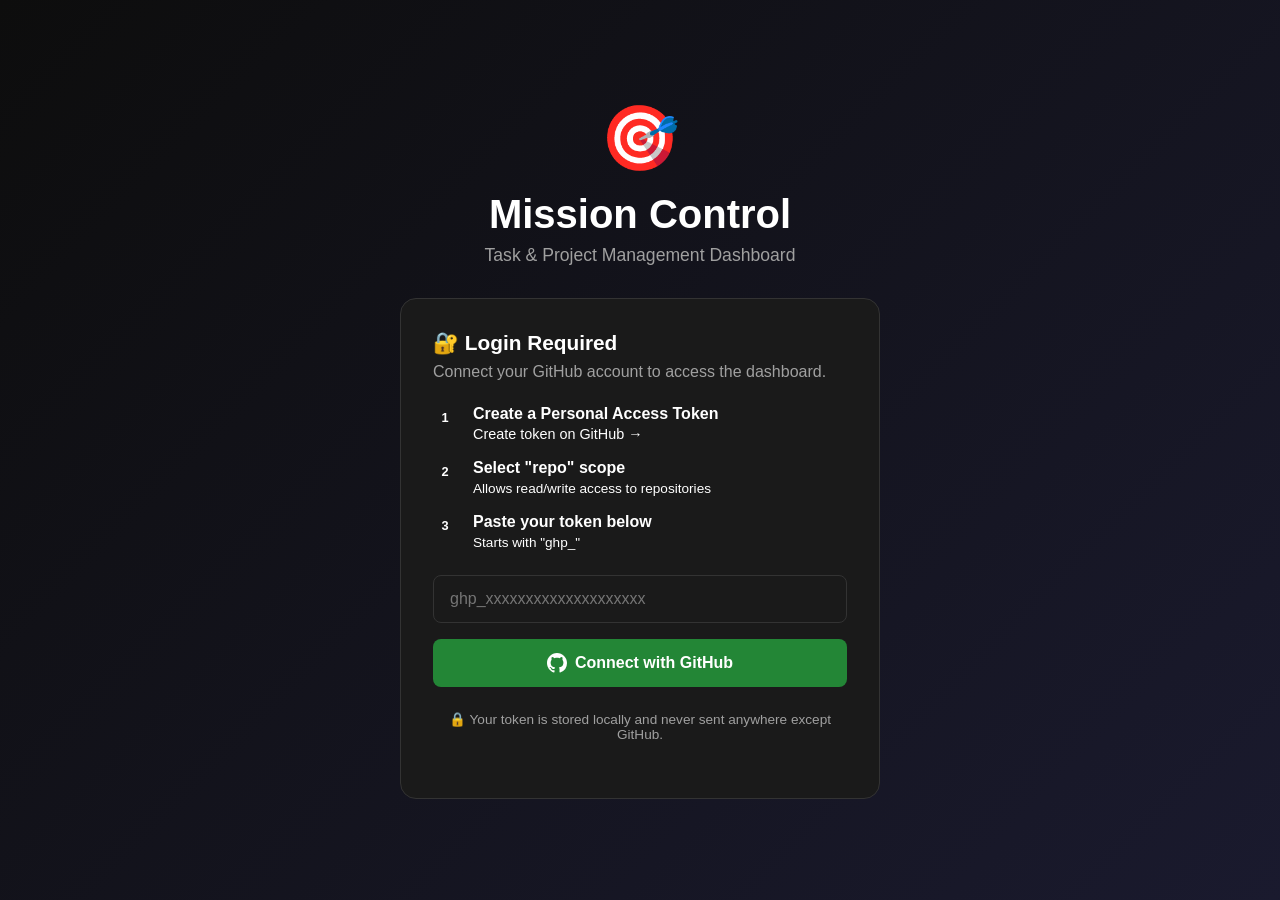
==== assets/index.html @ b84a570f "Initial Mission Control setup" ====
<!DOCTYPE html>
<html lang="en">
<head>
    <meta charset="UTF-8">
    <meta name="viewport" content="width=device-width, initial-scale=1.0">
    <title>Mission Control - MoltBot</title>
    <style>
        :root {
            --bg-primary: #0d0d0d;
            --bg-secondary: #1a1a1a;
            --bg-card: #262626;
            --bg-modal: #1f1f1f;
            --text-primary: #ffffff;
            --text-secondary: #a0a0a0;
            --accent-blue: #3b82f6;
            --accent-green: #10b981;
            --accent-yellow: #f59e0b;
            --accent-red: #ef4444;
            --accent-purple: #8b5cf6;
            --border: #333333;
        }

        * {
            margin: 0;
            padding: 0;
            box-sizing: border-box;
        }

        body {
            font-family: -apple-system, BlinkMacSystemFont, 'Segoe UI', Roboto, sans-serif;
            background: var(--bg-primary);
            color: var(--text-primary);
            min-height: 100vh;
        }

        /* Header */
        .header {
            display: flex;
            justify-content: space-between;
            align-items: center;
            padding: 1rem 2rem;
            background: var(--bg-secondary);
            border-bottom: 1px solid var(--border);
            position: sticky;
            top: 0;
            z-index: 100;
        }

        .header-left {
            display: flex;
            align-items: center;
            gap: 2rem;
        }

        .logo {
            font-size: 1.25rem;
            font-weight: 600;
            display: flex;
            align-items: center;
            gap: 0.5rem;
        }

        .nav-tabs {
            display: flex;
            gap: 0.5rem;
        }

        .nav-tab {
            padding: 0.5rem 1rem;
            border-radius: 6px;
            cursor: pointer;
            color: var(--text-secondary);
            transition: all 0.2s;
        }

        .nav-tab.active {
            background: var(--bg-card);
            color: var(--text-primary);
        }

        .header-right {
            display: flex;
            align-items: center;
            gap: 1rem;
        }

        .btn {
            padding: 0.5rem 1rem;
            border-radius: 6px;
            border: none;
            cursor: pointer;
            font-size: 0.875rem;
            transition: all 0.2s;
            display: inline-flex;
            align-items: center;
            gap: 0.5rem;
        }

        .btn-primary {
            background: var(--accent-blue);
            color: white;
        }

        .btn-primary:hover {
            background: #2563eb;
        }

        .btn-secondary {
            background: var(--bg-card);
            color: var(--text-primary);
            border: 1px solid var(--border);
        }

        .btn-secondary:hover {
            background: var(--border);
        }

        .btn-github {
            background: #24292e;
            color: white;
        }

        .btn-github:hover {
            background: #1b1f23;
        }

        .btn-danger {
            background: var(--accent-red);
            color: white;
        }

        .btn-small {
            padding: 0.375rem 0.75rem;
            font-size: 0.75rem;
        }

        .live-indicator {
            display: inline-flex;
            align-items: center;
            gap: 0.375rem;
            padding: 0.375rem 0.75rem;
            border-radius: 9999px;
            font-size: 0.75rem;
            font-weight: 500;
        }

        .live-indicator::before {
            content: '';
            width: 8px;
            height: 8px;
            border-radius: 50%;
            background: currentColor;
        }

        .live-indicator.live {
            background: rgba(16, 185, 129, 0.2);
            color: var(--accent-green);
        }

        .live-indicator.stale {
            background: rgba(245, 158, 11, 0.2);
            color: var(--accent-yellow);
        }

        /* User Profile */
        .user-profile {
            display: flex;
            align-items: center;
            gap: 0.75rem;
            padding: 0.375rem 0.75rem;
            background: var(--bg-card);
            border-radius: 6px;
            border: 1px solid var(--border);
        }

        .user-avatar {
            width: 28px;
            height: 28px;
            border-radius: 50%;
        }

        .user-name {
            font-size: 0.875rem;
            font-weight: 500;
        }

        .user-logout {
            color: var(--text-secondary);
            cursor: pointer;
            font-size: 0.75rem;
            padding: 0.25rem 0.5rem;
            border-radius: 4px;
            transition: all 0.2s;
        }

        .user-logout:hover {
            color: var(--accent-red);
            background: rgba(239, 68, 68, 0.1);
        }

        /* Stats Bar */
        .stats-bar {
            display: flex;
            gap: 2rem;
            padding: 1rem 2rem;
            background: var(--bg-secondary);
            border-bottom: 1px solid var(--border);
        }

        .stat {
            display: flex;
            align-items: baseline;
            gap: 0.5rem;
        }

        .stat-value {
            font-size: 1.5rem;
            font-weight: 600;
        }

        .stat-label {
            color: var(--text-secondary);
            font-size: 0.875rem;
        }

        .stat-highlight {
            color: var(--accent-green);
        }

        /* Unsaved Changes Banner */
        .unsaved-banner {
            display: none;
            justify-content: space-between;
            align-items: center;
            padding: 0.75rem 2rem;
            background: var(--accent-yellow);
            color: #000;
        }

        .unsaved-banner.visible {
            display: flex;
        }

        .unsaved-text {
            font-weight: 500;
        }

        /* Version Update Banner */
        .version-banner {
            display: none;
            justify-content: space-between;
            align-items: center;
            padding: 0.75rem 2rem;
            background: linear-gradient(90deg, var(--accent-blue), var(--accent-purple));
            color: white;
            animation: versionPulse 2s ease-in-out infinite;
        }

        @keyframes versionPulse {
            0%, 100% { opacity: 1; }
            50% { opacity: 0.85; }
        }

        .version-banner.visible {
            display: flex;
        }

        .version-banner-text {
            display: flex;
            align-items: center;
            gap: 0.5rem;
            font-weight: 500;
        }

        .version-banner-text .update-icon {
            font-size: 1.1rem;
        }

        .version-banner .btn-refresh {
            background: rgba(255, 255, 255, 0.2);
            border: 1px solid rgba(255, 255, 255, 0.3);
            color: white;
            padding: 0.375rem 1rem;
            border-radius: 6px;
            cursor: pointer;
            font-size: 0.875rem;
            font-weight: 500;
            transition: all 0.2s;
            display: flex;
            align-items: center;
            gap: 0.5rem;
        }

        .version-banner .btn-refresh:hover {
            background: rgba(255, 255, 255, 0.3);
            transform: scale(1.02);
        }

        .version-banner .btn-dismiss {
            background: transparent;
            border: none;
            color: rgba(255, 255, 255, 0.7);
            cursor: pointer;
            padding: 0.25rem;
            margin-left: 0.5rem;
            font-size: 1.1rem;
            line-height: 1;
            transition: color 0.2s;
        }

        .version-banner .btn-dismiss:hover {
            color: white;
        }

        /* Filters */
        .filters {
            display: flex;
            gap: 0.5rem;
            padding: 1rem 2rem;
            flex-wrap: wrap;
        }

        .filter-btn {
            padding: 0.375rem 0.75rem;
            border-radius: 20px;
            background: var(--bg-card);
            border: 1px solid var(--border);
            color: var(--text-secondary);
            font-size: 0.875rem;
            cursor: pointer;
            transition: all 0.2s;
        }

        .filter-btn:hover {
            border-color: var(--accent-blue);
        }

        .filter-btn.active {
            background: var(--accent-blue);
            border-color: var(--accent-blue);
            color: white;
        }

        /* Main Layout */
        .main {
            display: flex;
            height: calc(100vh - 180px);
        }

        /* Kanban Board */
        .kanban {
            flex: 1;
            display: flex;
            gap: 1rem;
            padding: 1rem 2rem;
            overflow-x: auto;
            align-items: stretch;
        }

        .column {
            min-width: 300px;
            max-width: 350px;
            flex-shrink: 0;
            display: flex;
            flex-direction: column;
        }

        .column-header {
            display: flex;
            align-items: center;
            gap: 0.5rem;
            padding: 0.75rem;
            margin-bottom: 0.75rem;
        }

        .column-dot {
            width: 8px;
            height: 8px;
            border-radius: 50%;
        }

        .column-dot.recurring { background: #06b6d4; } /* Cyan/Teal for recurring */
        .column-dot.permanent { background: var(--accent-purple); }
        .column-dot.scheduled { background: #f97316; } /* Orange for scheduled */
        .column-dot.templates { background: #8B5CF6; } /* Purple for templates */
        .column-dot.backlog { background: var(--accent-yellow); }
        .column-dot.in-progress { background: var(--accent-blue); }
        .column-dot.review { background: var(--accent-green); }
        .column-dot.done { background: #6b7280; }

        .column-title {
            font-weight: 500;
        }

        .column-count {
            color: var(--text-secondary);
            font-size: 0.875rem;
        }

        .column-add {
            margin-left: auto;
            color: var(--text-secondary);
            cursor: pointer;
            font-size: 1.25rem;
            width: 24px;
            height: 24px;
            display: flex;
            align-items: center;
            justify-content: center;
            border-radius: 4px;
            transition: all 0.2s;
        }

        .column-add:hover {
            background: var(--bg-card);
            color: var(--accent-blue);
        }

        .column-add.disabled {
            opacity: 0.3;
            cursor: not-allowed;
        }

        .archive-all-btn {
            margin-left: auto;
            background: transparent;
            border: 1px solid var(--border);
            color: var(--text-secondary);
            padding: 0.25rem 0.5rem;
            border-radius: 4px;
            font-size: 0.7rem;
            cursor: pointer;
            transition: all 0.2s;
        }

        .archive-all-btn:hover {
            background: var(--accent-purple);
            border-color: var(--accent-purple);
            color: white;
        }

        .task-card.archived {
            opacity: 0.6;
            border-left: 3px solid var(--accent-purple);
        }

        .task-card.archived .task-title::before {
            content: '📦 ';
        }

        .archived-badge {
            display: inline-flex;
            align-items: center;
            gap: 0.25rem;
            background: rgba(139, 92, 246, 0.2);
            color: var(--accent-purple);
            padding: 0.125rem 0.375rem;
            border-radius: 4px;
            font-size: 0.65rem;
            font-weight: 500;
        }

        .column-tasks {
            display: flex;
            flex-direction: column;
            gap: 0.75rem;
            flex: 1;
            padding-bottom: 1rem;
            align-items: stretch; /* Cards take full width but not full height */
        }

        /* Task Card */
        .task-card {
            background: var(--bg-card);
            border-radius: 8px;
            padding: 1rem;
            cursor: pointer;
            border: 1px solid transparent;
            /* No automatic animation - FLIP handles movement */
            transition: opacity 0.3s, filter 0.3s;
            /* Prevent stretching */
            display: block;
            height: auto;
        }
        
        .task-card.search-dimmed {
            opacity: 0.25;
            filter: grayscale(0.5);
            pointer-events: none;
        }

        /* Cron Cards */
        .cron-card {
            background: var(--bg-card);
            border-radius: 8px;
            padding: 0.875rem;
            border-left: 3px solid #06b6d4;
            margin-bottom: 0.5rem;
            cursor: pointer;
            transition: transform 0.2s, border-color 0.2s;
        }
        
        .cron-card:hover {
            transform: translateY(-2px);
            border-color: #22d3ee;
        }
        
        .cron-card[draggable="true"] {
            cursor: grab;
        }
        
        .cron-card.dragging {
            opacity: 0.4;
            cursor: grabbing;
        }
        
        /* Template Cards */
        .template-card {
            background: var(--bg-card);
            border-radius: 8px;
            padding: 0.875rem;
            border-left: 3px solid #8B5CF6;
            margin-bottom: 0.5rem;
            cursor: pointer;
            transition: transform 0.2s, border-color 0.2s;
        }
        
        .template-card:hover {
            transform: translateY(-2px);
            border-color: #a78bfa;
        }
        
        .template-card .template-name {
            font-weight: 500;
            font-size: 0.9rem;
            margin-bottom: 0.25rem;
        }
        
        .template-card .template-description {
            color: var(--text-secondary);
            font-size: 0.8rem;
            margin-bottom: 0.5rem;
            display: -webkit-box;
            -webkit-line-clamp: 2;
            -webkit-box-orient: vertical;
            overflow: hidden;
        }
        
        .template-card .template-meta {
            display: flex;
            align-items: center;
            gap: 0.5rem;
            font-size: 0.75rem;
            color: var(--text-secondary);
        }
        
        .template-card .execution-count {
            display: inline-flex;
            align-items: center;
            gap: 0.25rem;
            background: rgba(139, 92, 246, 0.15);
            color: #a78bfa;
            padding: 0.125rem 0.5rem;
            border-radius: 4px;
        }
        
        .template-card .template-actions {
            display: flex;
            gap: 0.25rem;
            margin-top: 0.5rem;
        }
        
        .template-card .template-action-btn {
            flex: 1;
            padding: 0.25rem 0.5rem;
            border: none;
            border-radius: 4px;
            font-size: 0.7rem;
            cursor: pointer;
            transition: all 0.2s;
            background: rgba(139, 92, 246, 0.15);
            color: #a78bfa;
        }
        
        .template-card .template-action-btn:hover {
            background: rgba(139, 92, 246, 0.3);
        }
        
        .template-card .template-action-btn.run {
            background: rgba(16, 185, 129, 0.15);
            color: var(--accent-green);
        }
        
        .template-card .template-action-btn.run:hover {
            background: rgba(16, 185, 129, 0.3);
        }
        
        /* Scheduled Task Cards */
        .scheduled-card {
            background: var(--bg-card);
            border-radius: 8px;
            padding: 0.875rem;
            border-left: 3px solid #f97316;
            margin-bottom: 0.5rem;
            cursor: pointer;
            transition: transform 0.2s, border-color 0.2s;
        }
        
        .scheduled-card:hover {
            transform: translateY(-2px);
            border-color: #fb923c;
        }
        
        .scheduled-card .scheduled-name {
            font-weight: 500;
            font-size: 0.9rem;
            margin-bottom: 0.25rem;
        }
        
        .scheduled-card .scheduled-time {
            display: flex;
            align-items: center;
            gap: 0.5rem;
            font-size: 0.75rem;
            margin-bottom: 0.5rem;
        }
        
        .scheduled-card .countdown {
            display: inline-flex;
            align-items: center;
            gap: 0.25rem;
            background: rgba(249, 115, 22, 0.15);
            color: #fb923c;
            padding: 0.125rem 0.5rem;
            border-radius: 4px;
        }
        
        .scheduled-card .countdown.overdue {
            background: rgba(239, 68, 68, 0.15);
            color: var(--accent-red);
            animation: pulse 1s infinite;
        }
        
        .cron-card .cron-name {
            font-weight: 500;
            font-size: 0.9rem;
            margin-bottom: 0.25rem;
        }
        
        .cron-card .cron-schedule {
            color: var(--text-secondary);
            font-size: 0.8rem;
            margin-bottom: 0.5rem;
        }
        
        .cron-card .cron-status {
            display: flex;
            align-items: center;
            gap: 0.5rem;
            font-size: 0.75rem;
        }
        
        .cron-card .cron-status-dot {
            width: 8px;
            height: 8px;
            border-radius: 50%;
        }
        
        .cron-card .cron-status-dot.ok { background: var(--accent-green); }
        .cron-card .cron-status-dot.error { background: var(--accent-red); }
        .cron-card .cron-status-dot.disabled { background: var(--text-secondary); }
        .cron-card .cron-status-dot.pending { background: var(--accent-yellow, #f59e0b); animation: pulse 2s infinite; }
        .cron-card .cron-status-dot.running { 
            background: var(--accent-blue);
            animation: pulse 1s infinite;
        }
        
        @keyframes pulse {
            0%, 100% { opacity: 1; }
            50% { opacity: 0.4; }
        }
        
        .cron-card .cron-next {
            color: var(--text-secondary);
            font-size: 0.75rem;
            margin-top: 0.25rem;
        }
        
        /* Search Input */
        .search-container {
            display: flex;
            align-items: center;
            gap: 0.5rem;
        }
        
        .search-input-wrapper {
            position: relative;
            display: inline-block;
        }
        
        .search-input {
            background: var(--bg-card);
            border: 1px solid var(--border);
            border-radius: 6px;
            padding: 0.5rem 2rem 0.5rem 2.25rem;
            color: var(--text-primary);
            font-size: 0.875rem;
            width: 200px;
            transition: all 0.2s;
        }
        
        .search-input:focus,
        .search-input.expanded {
            outline: none;
            border-color: var(--accent-blue);
            width: 280px;
        }
        
        .search-input::placeholder {
            color: var(--text-secondary);
        }
        
        .search-icon {
            position: absolute;
            left: 0.75rem;
            top: 50%;
            transform: translateY(-50%);
            color: var(--text-secondary);
            pointer-events: none;
        }
        
        .search-clear {
            position: absolute;
            right: 0.5rem;
            top: 50%;
            transform: translateY(-50%);
            background: none;
            border: none;
            color: var(--text-secondary);
            cursor: pointer;
            padding: 0.25rem;
            display: none;
            font-size: 1rem;
            line-height: 1;
        }
        
        .search-clear:hover {
            color: var(--text-primary);
        }
        
        .search-input:not(:placeholder-shown) ~ .search-clear {
            display: block;
        }
        
        .search-info {
            font-size: 0.75rem;
            color: var(--text-secondary);
            white-space: nowrap;
        }

        .archive-search-toggle {
            display: flex;
            align-items: center;
            gap: 0.25rem;
            font-size: 0.7rem;
            color: var(--text-secondary);
            cursor: pointer;
            padding: 0.25rem 0.5rem;
            border-radius: 4px;
            transition: all 0.2s;
            user-select: none;
        }

        .archive-search-toggle:hover {
            background: var(--bg-card);
        }

        .archive-search-toggle input {
            cursor: pointer;
        }

        .archive-search-toggle input:checked + span {
            color: var(--accent-purple);
        }

        .task-card.priority-changed {
            animation: priorityPulse 0.5s ease-out;
        }

        /* Old dragging styles moved to Drag & Drop section below */

        @keyframes priorityPulse {
            0% { transform: scale(1); }
            50% { transform: scale(1.02); box-shadow: 0 0 20px rgba(99, 102, 241, 0.4); }
            100% { transform: scale(1); }
        }

        .task-card:hover {
            border-color: var(--border);
            transform: translateY(-2px);
        }

        .task-card.priority-high {
            border-left: 3px solid var(--accent-red);
        }

        .task-card.priority-medium {
            border-left: 3px solid var(--accent-yellow);
        }

        .task-title {
            font-weight: 500;
            margin-bottom: 0.5rem;
            display: flex;
            align-items: flex-start;
            gap: 0.5rem;
        }

        .task-title-text {
            flex: 1;
        }

        .task-description {
            color: var(--text-secondary);
            font-size: 0.875rem;
            margin-bottom: 0.75rem;
            display: -webkit-box;
            -webkit-line-clamp: 2;
            -webkit-box-orient: vertical;
            overflow: hidden;
            max-height: 2.8em; /* Fallback: ~2 lines at 0.875rem */
            line-height: 1.4;
            white-space: pre-line; /* Respect newlines but wrap */
        }

        .task-meta {
            display: flex;
            justify-content: space-between;
            align-items: center;
            gap: 0.5rem;
        }

        .task-comment-indicator {
            display: flex;
            align-items: center;
            gap: 4px;
            color: var(--text-muted);
            font-size: 0.75rem;
            flex-shrink: 0;
        }

        .task-comment-indicator svg {
            opacity: 0.7;
        }
        
        /* Processing indicator (agent working on task) */
        .task-processing {
            display: flex;
            align-items: center;
            gap: 8px;
            padding: 6px 10px;
            margin: 8px 0;
            background: linear-gradient(90deg, rgba(99, 102, 241, 0.15), rgba(59, 130, 246, 0.15));
            border-radius: 6px;
            font-size: 0.75rem;
            color: var(--accent-blue);
            animation: processingPulse 2s ease-in-out infinite;
        }
        
        /* Pulsing border effect on processing task cards */
        .task-card.processing-active {
            border-color: var(--accent-blue) !important;
            box-shadow: 0 0 0 0 rgba(59, 130, 246, 0.4);
            animation: processingBorderPulse 2s ease-in-out infinite;
        }
        
        @keyframes processingBorderPulse {
            0%, 100% { 
                box-shadow: 0 0 0 0 rgba(59, 130, 246, 0.4);
            }
            50% { 
                box-shadow: 0 0 0 8px rgba(59, 130, 246, 0);
            }
        }
        
        /* Timeout warning (30+ minutes) */
        .task-processing.timeout-warning {
            background: linear-gradient(90deg, rgba(245, 158, 11, 0.2), rgba(239, 68, 68, 0.15));
            color: var(--accent-yellow);
        }
        
        .task-card.processing-timeout {
            border-color: var(--accent-red) !important;
            box-shadow: 0 0 0 0 rgba(239, 68, 68, 0.4);
            animation: timeoutBorderPulse 2s ease-in-out infinite;
        }
        
        @keyframes timeoutBorderPulse {
            0%, 100% { 
                box-shadow: 0 0 0 0 rgba(239, 68, 68, 0.3);
            }
            50% { 
                box-shadow: 0 0 0 6px rgba(239, 68, 68, 0);
            }
        }
        
        .processing-time {
            font-size: 0.7rem;
            opacity: 0.8;
        }
        
        @keyframes processingPulse {
            0%, 100% { opacity: 1; }
            50% { opacity: 0.7; }
        }
        
        .processing-spinner {
            width: 14px;
            height: 14px;
            border: 2px solid rgba(99, 102, 241, 0.3);
            border-top-color: var(--accent);
            border-radius: 50%;
            animation: spin 1s linear infinite;
        }
        
        @keyframes spin {
            to { transform: rotate(360deg); }
        }

        .task-tags {
            display: flex;
            gap: 0.375rem;
            flex-wrap: wrap;
        }

        .task-tag {
            padding: 0.125rem 0.5rem;
            border-radius: 4px;
            font-size: 0.75rem;
            background: var(--bg-secondary);
            /* Prevent other class rules from affecting tag size */
            min-height: auto !important;
            height: auto !important;
            display: inline-block;
        }

        .task-tag.linkedin { background: #0077b520; color: #0077b5; }
        .task-tag.project-a { background: #10b98120; color: #10b981; }
        .task-tag.project-b { background: #8b5cf620; color: #8b5cf6; }
        .task-tag.system { background: #6b728020; color: #9ca3af; }

        .tag-chip {
            display: inline-flex;
            align-items: center;
            gap: 4px;
            padding: 4px 8px;
            background: var(--bg-secondary);
            border: 1px solid var(--border-color);
            border-radius: 16px;
            font-size: 0.8rem;
        }
        .tag-chip .tag-remove {
            cursor: pointer;
            opacity: 0.6;
            font-size: 0.9rem;
        }
        .tag-chip .tag-remove:hover {
            opacity: 1;
            color: #ef4444;
        }

        .btn-icon {
            background: none;
            border: none;
            font-size: 1.2rem;
            cursor: pointer;
            padding: 4px 8px;
            border-radius: 4px;
            transition: background 0.2s;
        }
        .btn-icon:hover {
            background: var(--bg-secondary);
        }

        .project-item {
            display: flex;
            align-items: center;
            gap: 12px;
            padding: 10px 12px;
            background: var(--bg-secondary);
            border-radius: 8px;
            margin-bottom: 8px;
        }
        .project-item .project-icon {
            font-size: 1.2rem;
        }
        .project-item .project-color {
            width: 16px;
            height: 16px;
            border-radius: 50%;
        }
        .project-item .project-name {
            flex: 1;
            font-weight: 500;
        }
        .project-item .project-id {
            color: var(--text-secondary);
            font-size: 0.8rem;
        }
        .project-item .project-actions {
            display: flex;
            gap: 4px;
        }
        .project-item .project-actions button {
            background: none;
            border: none;
            cursor: pointer;
            padding: 4px;
            border-radius: 4px;
            opacity: 0.6;
        }
        .project-item .project-actions button:hover {
            opacity: 1;
            background: var(--bg-primary);
        }

        .emoji-btn {
            width: 36px;
            height: 36px;
            font-size: 1.2rem;
            border: 1px solid var(--border-color);
            background: var(--bg-secondary);
            border-radius: 6px;
            cursor: pointer;
            transition: all 0.15s;
        }
        .emoji-btn:hover {
            background: var(--bg-primary);
            transform: scale(1.1);
        }
        .emoji-btn.selected {
            border-color: var(--accent);
            background: var(--accent);
        }

        .view {
            display: none;
        }
        .view.active {
            display: block;
        }

        .docs-container h2 {
            border-bottom: 1px solid var(--border-color);
            padding-bottom: 0.5rem;
        }
        .docs-container code {
            background: var(--bg-secondary);
            padding: 2px 6px;
            border-radius: 4px;
            font-family: monospace;
        }
        .docs-container details {
            background: var(--bg-secondary);
            padding: 1rem;
            border-radius: 8px;
        }
        .docs-container details summary {
            outline: none;
        }

        .task-date {
            color: var(--text-secondary);
            font-size: 0.75rem;
        }

        .task-subtasks {
            margin-top: 0.75rem;
            padding-top: 0.75rem;
            border-top: 1px solid var(--border);
        }

        .subtask-progress {
            display: flex;
            align-items: center;
            gap: 0.5rem;
            font-size: 0.75rem;
            color: var(--text-secondary);
        }

        .progress-bar {
            flex: 1;
            height: 4px;
            background: var(--bg-secondary);
            border-radius: 2px;
            overflow: hidden;
        }

        .progress-fill {
            height: 100%;
            background: var(--accent-green);
            transition: width 0.3s;
        }

        /* Subtasks in Modal */
        .subtasks-list {
            display: flex;
            flex-direction: column;
            gap: 0.5rem;
            margin-bottom: 0.75rem;
            max-height: 200px;
            overflow-y: auto;
        }

        .subtask-item {
            display: flex;
            align-items: center;
            gap: 0.5rem;
            padding: 0.5rem;
            background: var(--bg-secondary);
            border-radius: 4px;
        }

        .subtask-item input[type="checkbox"] {
            width: 18px;
            height: 18px;
            cursor: pointer;
        }

        .subtask-item .subtask-title {
            flex: 1;
            font-size: 0.875rem;
        }

        .subtask-item .subtask-title.done {
            text-decoration: line-through;
            color: var(--text-secondary);
        }

        .subtask-item .subtask-delete {
            background: none;
            border: none;
            color: var(--text-secondary);
            cursor: pointer;
            padding: 0.25rem;
            font-size: 1rem;
            opacity: 0;
            transition: opacity 0.2s;
        }

        .subtask-item:hover .subtask-delete {
            opacity: 1;
        }

        .subtask-item .subtask-delete:hover {
            color: var(--accent-red);
        }

        .subtask-add, .comment-add {
            display: flex;
            gap: 0.5rem;
            align-items: flex-start;
        }

        .subtask-add input, .comment-add textarea {
            flex: 1;
        }

        /* Comments in Modal */
        .comments-list {
            display: flex;
            flex-direction: column;
            gap: 0.75rem;
            margin-bottom: 0.75rem;
            max-height: 200px;
            overflow-y: auto;
        }

        .comment-item {
            padding: 0.75rem;
            background: var(--bg-secondary);
            border-radius: 4px;
        }

        .comment-header {
            display: flex;
            justify-content: space-between;
            margin-bottom: 0.25rem;
        }

        .comment-author {
            font-weight: 500;
            font-size: 0.875rem;
        }

        .comment-time {
            font-size: 0.75rem;
            color: var(--text-secondary);
        }

        .comment-text {
            font-size: 0.875rem;
            color: var(--text-secondary);
        }

        /* Task Actions (Review buttons) */
        .task-actions {
            display: flex;
            gap: 0.5rem;
            margin-top: 0.75rem;
            padding-top: 0.75rem;
            border-top: 1px solid var(--border);
        }

        .task-action-btn {
            flex: 1;
            padding: 0.375rem 0.5rem;
            border: none;
            border-radius: 4px;
            font-size: 0.75rem;
            cursor: pointer;
            transition: all 0.2s;
        }

        .task-action-btn.done {
            background: rgba(16, 185, 129, 0.2);
            color: var(--accent-green);
        }

        .task-action-btn.done:hover {
            background: rgba(16, 185, 129, 0.4);
        }

        .task-action-btn.backlog {
            background: rgba(245, 158, 11, 0.2);
            color: var(--accent-yellow);
        }

        .task-action-btn.backlog:hover {
            background: rgba(245, 158, 11, 0.4);
        }

        .task-action-btn.archive {
            background: rgba(139, 92, 246, 0.2);
            color: var(--accent-purple);
        }

        .task-action-btn.archive:hover {
            background: rgba(139, 92, 246, 0.4);
        }

        .task-action-btn.unarchive {
            background: rgba(59, 130, 246, 0.2);
            color: var(--accent-blue);
        }

        .task-action-btn.unarchive:hover {
            background: rgba(59, 130, 246, 0.4);
        }

        /* Drag & Drop - Trello-style smooth animations */
        .task-card[draggable="true"] {
            cursor: grab;
            transition: transform 0.2s cubic-bezier(0.2, 0, 0.2, 1),
                        opacity 0.2s ease,
                        margin 0.2s cubic-bezier(0.2, 0, 0.2, 1);
        }

        .task-card.dragging {
            opacity: 0.4;
            cursor: grabbing;
            transform: scale(0.95) rotate(2deg);
            z-index: 1000;
            box-shadow: 0 10px 30px rgba(0,0,0,0.3);
        }

        .column-tasks.drag-over {
            background: rgba(59, 130, 246, 0.05);
            border-radius: 8px;
        }

        /* Smooth gap opening for drop target */
        .task-card.make-space-above {
            margin-top: 60px;
        }

        .task-card.make-space-below {
            margin-bottom: 60px;
        }

        /* Visual drop indicator line */
        .drop-indicator {
            height: 3px;
            background: linear-gradient(90deg, var(--accent), var(--accent-blue));
            border-radius: 2px;
            margin: 2px 0;
            opacity: 0;
            transition: opacity 0.15s ease;
            pointer-events: none;
        }

        .drop-indicator.visible {
            opacity: 1;
        }

        /* Empty column drop zone */
        .column-tasks.drag-over:empty::after {
            content: 'Drop here';
            display: block;
            padding: 40px 20px;
            text-align: center;
            color: var(--accent-blue);
            font-size: 0.875rem;
            border: 2px dashed var(--accent-blue);
            border-radius: 8px;
            opacity: 0.7;
        }

        /* Prevent janky transitions during render */
        .column-tasks.no-transition .task-card {
            transition: none !important;
            animation: none !important;
        }

        /* Activity Feed */
        .activity {
            width: 320px;
            background: var(--bg-secondary);
            border-left: 1px solid var(--border);
            padding: 1rem;
            overflow-y: auto;
            transition: all 0.3s ease;
            position: relative;
        }

        .activity.collapsed {
            width: 0;
            padding: 0;
            border-left: none;
            overflow: hidden;
        }

        .activity-toggle {
            display: inline-flex;
            align-items: center;
            justify-content: center;
            width: 24px;
            height: 24px;
            background: var(--bg-card);
            border: 1px solid var(--border);
            border-radius: 4px;
            cursor: pointer;
            color: var(--text-secondary);
            font-size: 0.875rem;
            transition: all 0.2s;
            margin-left: auto;
        }

        .activity-toggle:hover {
            background: var(--border);
            color: var(--text-primary);
        }

        /* Reopen button when collapsed */
        .activity-reopen {
            position: fixed;
            right: 0;
            top: 50%;
            transform: translateY(-50%);
            width: 32px;
            height: 80px;
            background: var(--bg-secondary);
            border: 1px solid var(--border);
            border-right: none;
            border-radius: 8px 0 0 8px;
            cursor: pointer;
            display: none;
            align-items: center;
            justify-content: center;
            color: var(--text-secondary);
            font-size: 0.75rem;
            writing-mode: vertical-rl;
            text-orientation: mixed;
            z-index: 100;
        }

        .activity-reopen:hover {
            background: var(--bg-card);
            color: var(--text-primary);
        }

        .activity.collapsed ~ .activity-reopen,
        body:has(.activity.collapsed) .activity-reopen {
            display: flex;
        }

        .activity-header {
            display: flex;
            justify-content: space-between;
            align-items: center;
            font-weight: 600;
            margin-bottom: 1rem;
            color: var(--text-secondary);
            font-size: 0.875rem;
            text-transform: uppercase;
            letter-spacing: 0.05em;
        }

        .activity-list {
            display: flex;
            flex-direction: column;
            gap: 1rem;
        }

        .activity-item {
            display: flex;
            gap: 0.75rem;
            font-size: 0.875rem;
        }

        .activity-dot {
            width: 8px;
            height: 8px;
            border-radius: 50%;
            margin-top: 0.375rem;
            flex-shrink: 0;
        }

        .activity-dot.created { background: var(--accent-green); }
        .activity-dot.moved { background: var(--accent-blue); }
        .activity-dot.completed { background: var(--accent-purple); }
        .activity-dot.deleted { background: var(--accent-red); }
        .activity-dot.archive { background: var(--accent-purple); }
        .activity-dot.unarchive { background: var(--accent-blue); }

        .activity-content {
            flex: 1;
        }

        .activity-actor {
            font-weight: 500;
        }

        .activity-action {
            color: var(--text-secondary);
        }

        .activity-task {
            color: var(--accent-blue);
        }

        .activity-time {
            color: var(--text-secondary);
            font-size: 0.75rem;
            margin-top: 0.25rem;
        }

        /* Empty State */
        .empty-state {
            color: var(--text-secondary);
            text-align: center;
            padding: 2rem;
            font-size: 0.875rem;
        }

        /* Modal */
        .modal-overlay {
            position: fixed;
            top: 0;
            left: 0;
            right: 0;
            bottom: 0;
            background: rgba(0, 0, 0, 0.7);
            display: none;
            justify-content: center;
            align-items: center;
            z-index: 1000;
        }

        .modal-overlay.visible {
            display: flex;
        }

        .modal {
            background: var(--bg-modal);
            border-radius: 12px;
            padding: 2rem;
            max-width: 500px;
            width: 90%;
            max-height: 90vh;
            overflow-y: auto;
            border: 1px solid var(--border);
        }

        .modal-header {
            display: flex;
            justify-content: space-between;
            align-items: center;
            margin-bottom: 1.5rem;
        }

        .modal-title {
            font-size: 1.25rem;
            font-weight: 600;
        }

        .modal-close {
            background: none;
            border: none;
            color: var(--text-secondary);
            font-size: 1.5rem;
            cursor: pointer;
            padding: 0.25rem;
            line-height: 1;
        }

        .modal-close:hover {
            color: var(--text-primary);
        }

        .modal-body {
            margin-bottom: 1.5rem;
        }

        .modal-footer {
            display: flex;
            justify-content: flex-end;
            gap: 0.75rem;
        }

        /* Form Elements */
        .form-group {
            margin-bottom: 1.25rem;
        }

        .form-label {
            display: block;
            margin-bottom: 0.5rem;
            font-weight: 500;
            font-size: 0.875rem;
        }

        .form-input {
            width: 100%;
            padding: 0.75rem;
            border-radius: 6px;
            border: 1px solid var(--border);
            background: var(--bg-card);
            color: var(--text-primary);
            font-size: 0.875rem;
        }

        .form-input:focus {
            outline: none;
            border-color: var(--accent-blue);
        }

        .form-hint {
            margin-top: 0.5rem;
            font-size: 0.75rem;
            color: var(--text-secondary);
        }

        .form-hint a {
            color: var(--accent-blue);
        }

        /* Steps */
        .steps {
            display: flex;
            flex-direction: column;
            gap: 1rem;
            margin-bottom: 1.5rem;
        }

        .step {
            display: flex;
            gap: 1rem;
            align-items: flex-start;
        }

        .step-number {
            width: 28px;
            height: 28px;
            border-radius: 50%;
            background: var(--accent-blue);
            color: white;
            display: flex;
            align-items: center;
            justify-content: center;
            font-size: 0.875rem;
            font-weight: 600;
            flex-shrink: 0;
        }

        .step-content {
            flex: 1;
        }

        .step-title {
            font-weight: 500;
            margin-bottom: 0.25rem;
        }

        .step-description {
            font-size: 0.875rem;
            color: var(--text-secondary);
        }

        /* Validation States */
        .validation-loading {
            display: none;
            align-items: center;
            gap: 0.5rem;
            margin-top: 0.5rem;
            font-size: 0.875rem;
            color: var(--text-secondary);
        }

        .validation-loading.visible {
            display: flex;
        }

        .validation-success {
            display: none;
            align-items: center;
            gap: 0.5rem;
            margin-top: 0.5rem;
            font-size: 0.875rem;
            color: var(--accent-green);
        }

        .validation-success.visible {
            display: flex;
        }

        .validation-error {
            display: none;
            align-items: center;
            gap: 0.5rem;
            margin-top: 0.5rem;
            font-size: 0.875rem;
            color: var(--accent-red);
        }

        .validation-error.visible {
            display: flex;
        }

        /* Spinner */
        .spinner {
            width: 16px;
            height: 16px;
            border: 2px solid var(--border);
            border-top-color: var(--accent-blue);
            border-radius: 50%;
            animation: spin 0.8s linear infinite;
        }

        @keyframes spin {
            to { transform: rotate(360deg); }
        }

        /* Toast */
        .toast-container {
            position: fixed;
            bottom: 2rem;
            right: 2rem;
            z-index: 2000;
            display: flex;
            flex-direction: column;
            gap: 0.5rem;
        }

        .toast {
            padding: 1rem 1.5rem;
            border-radius: 8px;
            background: var(--bg-card);
            border: 1px solid var(--border);
            display: flex;
            align-items: center;
            gap: 0.75rem;
            animation: slideIn 0.3s ease;
        }

        .toast.success {
            border-color: var(--accent-green);
        }

        .toast.error {
            border-color: var(--accent-red);
        }

        @keyframes slideIn {
            from {
                transform: translateX(100%);
                opacity: 0;
            }
            to {
                transform: translateX(0);
                opacity: 1;
            }
        }

        /* Mobile Responsive */
        @media (max-width: 768px) {
            .header {
                flex-direction: column;
                gap: 1rem;
                padding: 1rem;
            }

            .header-left {
                flex-direction: column;
                gap: 1rem;
                width: 100%;
            }

            .stats-bar {
                flex-wrap: wrap;
                gap: 1rem;
                padding: 1rem;
            }

            .main {
                flex-direction: column;
                height: auto;
            }

            .kanban {
                padding: 1rem;
                flex-direction: column;
            }

            .column {
                min-width: 100%;
                max-width: 100%;
            }

            .activity {
                width: 100%;
                border-left: none;
                border-top: 1px solid var(--border);
            }
        }

        /* === LOGIN SCREEN === */
        .login-screen {
            position: fixed;
            top: 0;
            left: 0;
            right: 0;
            bottom: 0;
            background: linear-gradient(135deg, var(--bg-primary) 0%, #1a1a2e 100%);
            display: flex;
            justify-content: center;
            align-items: center;
            z-index: 9999;
        }

        .login-container {
            text-align: center;
            max-width: 480px;
            width: 90%;
        }

        .login-logo {
            font-size: 4rem;
            margin-bottom: 1rem;
            animation: float 3s ease-in-out infinite;
        }

        @keyframes float {
            0%, 100% { transform: translateY(0); }
            50% { transform: translateY(-10px); }
        }

        .login-title {
            font-size: 2.5rem;
            font-weight: 700;
            color: var(--text-primary);
            margin-bottom: 0.5rem;
        }

        .login-subtitle {
            color: var(--text-secondary);
            margin-bottom: 2rem;
            font-size: 1.1rem;
        }

        .login-card {
            background: var(--bg-secondary);
            border: 1px solid var(--border);
            border-radius: 16px;
            padding: 2rem;
            text-align: left;
        }

        .login-card h2 {
            color: var(--text-primary);
            margin-bottom: 0.5rem;
            font-size: 1.3rem;
        }

        .login-card > p {
            color: var(--text-secondary);
            margin-bottom: 1.5rem;
        }

        .login-steps {
            margin-bottom: 1.5rem;
        }

        .login-step {
            display: flex;
            gap: 1rem;
            margin-bottom: 1rem;
            align-items: flex-start;
        }

        .login-step-num {
            background: var(--accent);
            color: white;
            width: 24px;
            height: 24px;
            border-radius: 50%;
            display: flex;
            align-items: center;
            justify-content: center;
            font-size: 0.8rem;
            font-weight: 600;
            flex-shrink: 0;
        }

        .login-step strong {
            display: block;
            color: var(--text-primary);
            margin-bottom: 2px;
        }

        .login-link {
            color: var(--accent);
            text-decoration: none;
            font-size: 0.9rem;
        }

        .login-link:hover {
            text-decoration: underline;
        }

        .login-hint {
            color: var(--text-muted);
            font-size: 0.85rem;
        }

        .login-form {
            margin-top: 1.5rem;
        }

        .login-input {
            width: 100%;
            padding: 0.875rem 1rem;
            background: var(--bg-tertiary);
            border: 1px solid var(--border);
            border-radius: 8px;
            color: var(--text-primary);
            font-size: 1rem;
            margin-bottom: 1rem;
            box-sizing: border-box;
        }

        .login-input:focus {
            outline: none;
            border-color: var(--accent);
        }

        .login-btn {
            width: 100%;
            padding: 0.875rem 1.5rem;
            background: #238636;
            color: white;
            border: none;
            border-radius: 8px;
            font-size: 1rem;
            font-weight: 600;
            cursor: pointer;
            display: flex;
            align-items: center;
            justify-content: center;
            gap: 0.5rem;
            transition: background 0.2s;
        }

        .login-btn:hover {
            background: #2ea043;
        }

        .login-btn:disabled {
            opacity: 0.6;
            cursor: not-allowed;
        }

        .login-error {
            display: none;
            color: var(--accent-red);
            margin-top: 1rem;
            padding: 0.75rem;
            background: rgba(239, 68, 68, 0.1);
            border-radius: 8px;
            font-size: 0.9rem;
        }

        .login-loading {
            display: none;
            align-items: center;
            justify-content: center;
            gap: 0.5rem;
            margin-top: 1rem;
            color: var(--text-secondary);
        }

        .login-security {
            margin-top: 1.5rem;
            text-align: center;
            color: var(--text-muted);
            font-size: 0.85rem;
        }

        #dashboard {
            min-height: 100vh;
        }

        /* === PEOPLE / COLLABORATORS === */
        .people-container {
            max-width: 1000px;
            margin: 0 auto;
            padding: 2rem;
        }

        .people-header {
            display: flex;
            justify-content: space-between;
            align-items: center;
            margin-bottom: 2rem;
        }

        .people-header h1 {
            font-size: 1.75rem;
            font-weight: 600;
        }

        .people-stats {
            display: flex;
            gap: 1rem;
        }

        .people-stat {
            background: var(--bg-card);
            padding: 0.5rem 1rem;
            border-radius: 8px;
            font-size: 0.875rem;
            color: var(--text-secondary);
        }

        .people-stat strong {
            color: var(--text-primary);
        }

        .collaborators-grid {
            display: grid;
            grid-template-columns: repeat(auto-fill, minmax(280px, 1fr));
            gap: 1rem;
        }

        .collaborator-card {
            background: var(--bg-card);
            border-radius: 12px;
            padding: 1.25rem;
            display: flex;
            align-items: center;
            gap: 1rem;
            transition: all 0.2s;
            border: 1px solid var(--border);
        }

        .collaborator-card:hover {
            border-color: var(--accent-blue);
            transform: translateY(-2px);
        }

        .collaborator-avatar {
            width: 56px;
            height: 56px;
            border-radius: 50%;
            object-fit: cover;
            border: 2px solid var(--border);
        }

        .collaborator-info {
            flex: 1;
            min-width: 0;
        }

        .collaborator-name {
            font-weight: 600;
            font-size: 1rem;
            margin-bottom: 0.25rem;
            white-space: nowrap;
            overflow: hidden;
            text-overflow: ellipsis;
        }

        .collaborator-username {
            color: var(--text-secondary);
            font-size: 0.875rem;
            margin-bottom: 0.5rem;
        }

        .collaborator-username a {
            color: var(--text-secondary);
            text-decoration: none;
        }

        .collaborator-username a:hover {
            color: var(--accent-blue);
        }

        .collaborator-role {
            display: inline-flex;
            align-items: center;
            gap: 0.35rem;
            padding: 0.25rem 0.6rem;
            border-radius: 12px;
            font-size: 0.75rem;
            font-weight: 500;
            text-transform: uppercase;
            letter-spacing: 0.02em;
        }

        .role-admin {
            background: rgba(239, 68, 68, 0.15);
            color: #f87171;
        }

        .role-maintain {
            background: rgba(139, 92, 246, 0.15);
            color: #a78bfa;
        }

        .role-write {
            background: rgba(59, 130, 246, 0.15);
            color: #60a5fa;
        }

        .role-triage {
            background: rgba(245, 158, 11, 0.15);
            color: #fbbf24;
        }

        .role-read {
            background: rgba(107, 114, 128, 0.15);
            color: #9ca3af;
        }

        .people-loading {
            text-align: center;
            padding: 4rem 2rem;
            color: var(--text-secondary);
        }

        .people-loading .spinner {
            width: 40px;
            height: 40px;
            border: 3px solid var(--border);
            border-top-color: var(--accent-blue);
            border-radius: 50%;
            animation: spin 1s linear infinite;
            margin: 0 auto 1rem;
        }

        .people-empty {
            text-align: center;
            padding: 4rem 2rem;
            color: var(--text-secondary);
        }

        .people-empty-icon {
            font-size: 3rem;
            margin-bottom: 1rem;
        }

        @keyframes spin {
            to { transform: rotate(360deg); }
        }
    </style>
</head>
<body>
    <!-- Login Required Screen (shown when not authenticated) -->
    <div id="login-screen" class="login-screen">
        <div class="login-container">
            <div class="login-logo">🎯</div>
            <h1 class="login-title">Mission Control</h1>
            <p class="login-subtitle">Task & Project Management Dashboard</p>

            <div class="login-card">
                <h2>🔐 Login Required</h2>
                <p>Connect your GitHub account to access the dashboard.</p>

                <div class="login-steps">
                    <div class="login-step">
                        <span class="login-step-num">1</span>
                        <div>
                            <strong>Create a Personal Access Token</strong>
                            <a href="https://github.com/settings/tokens/new?scopes=repo&description=Mission%20Control%20Dashboard" target="_blank" class="login-link">
                                Create token on GitHub →
                            </a>
                        </div>
                    </div>
                    <div class="login-step">
                        <span class="login-step-num">2</span>
                        <div>
                            <strong>Select "repo" scope</strong>
                            <span class="login-hint">Allows read/write access to repositories</span>
                        </div>
                    </div>
                    <div class="login-step">
                        <span class="login-step-num">3</span>
                        <div>
                            <strong>Paste your token below</strong>
                            <span class="login-hint">Starts with "ghp_"</span>
                        </div>
                    </div>
                </div>

                <div class="login-form">
                    <input type="password" id="login-token-input" class="login-input" placeholder="ghp_xxxxxxxxxxxxxxxxxxxx" autocomplete="off">
                    <button id="login-btn" class="login-btn" onclick="handleLogin()">
                        <svg width="20" height="20" viewBox="0 0 16 16" fill="currentColor">
                            <path d="M8 0C3.58 0 0 3.58 0 8c0 3.54 2.29 6.53 5.47 7.59.4.07.55-.17.55-.38 0-.19-.01-.82-.01-1.49-2.01.37-2.53-.49-2.69-.94-.09-.23-.48-.94-.82-1.13-.28-.15-.68-.52-.01-.53.63-.01 1.08.58 1.23.82.72 1.21 1.87.87 2.33.66.07-.52.28-.87.51-1.07-1.78-.2-3.64-.89-3.64-3.95 0-.87.31-1.59.82-2.15-.08-.2-.36-1.02.08-2.12 0 0 .67-.21 2.2.82.64-.18 1.32-.27 2-.27.68 0 1.36.09 2 .27 1.53-1.04 2.2-.82 2.2-.82.44 1.1.16 1.92.08 2.12.51.56.82 1.27.82 2.15 0 3.07-1.87 3.75-3.65 3.95.29.25.54.73.54 1.48 0 1.07-.01 1.93-.01 2.2 0 .21.15.46.55.38A8.013 8.013 0 0016 8c0-4.42-3.58-8-8-8z"/>
                        </svg>
                        Connect with GitHub
                    </button>
                    <div id="login-error" class="login-error"></div>
                    <div id="login-loading" class="login-loading">
                        <div class="spinner"></div>
                        <span>Validating...</span>
                    </div>
                </div>

                <p class="login-security">🔒 Your token is stored locally and never sent anywhere except GitHub.</p>
            </div>
        </div>
    </div>

    <!-- Main Dashboard (hidden until authenticated) -->
    <div id="dashboard" class="dashboard" style="display: none;">

    <header class="header">
        <div class="header-left">
            <div class="logo">
                <span>🎯</span>
                <span>Mission Control</span>
            </div>
            <nav class="nav-tabs">
                <div class="nav-tab active" data-view="tasks" onclick="switchView('tasks')">Tasks</div>
                <div class="nav-tab" data-view="docs" onclick="switchView('docs')">Docs</div>
                <div class="nav-tab" data-view="people" onclick="switchView('people')">People</div>
            </nav>
            
            <!-- Search -->
            <div class="search-container">
                <div class="search-input-wrapper">
                    <input type="text" 
                           id="search-input" 
                           class="search-input" 
                           placeholder="Search tasks..." 
                           oninput="handleSearch(this.value)"
                           onkeydown="if(event.key==='Escape'){clearSearch()}">
                    <svg class="search-icon" width="14" height="14" viewBox="0 0 24 24" fill="none" stroke="currentColor" stroke-width="2">
                        <circle cx="11" cy="11" r="8"></circle>
                        <path d="M21 21l-4.35-4.35"></path>
                    </svg>
                    <button class="search-clear" onmousedown="event.preventDefault()" onclick="clearSearch()" title="Clear search">×</button>
                </div>
                <span class="search-info" id="search-info"></span>
                <label class="archive-search-toggle" title="Include archived tasks in search">
                    <input type="checkbox" id="search-include-archived" onchange="toggleArchiveSearch(this.checked)">
                    <span>📦 Archive</span>
                </label>
            </div>
        </div>
        <div class="header-right">
            <span class="live-indicator live" id="live-indicator">Live</span>
            <button class="btn btn-secondary" onclick="pollForUpdates(); window.location.reload()">↻ Refresh</button>

            <!-- Not Logged In -->
            <button class="btn btn-github" id="btn-connect" onclick="showAuthModal()">
                <svg width="16" height="16" viewBox="0 0 16 16" fill="currentColor">
                    <path d="M8 0C3.58 0 0 3.58 0 8c0 3.54 2.29 6.53 5.47 7.59.4.07.55-.17.55-.38 0-.19-.01-.82-.01-1.49-2.01.37-2.53-.49-2.69-.94-.09-.23-.48-.94-.82-1.13-.28-.15-.68-.52-.01-.53.63-.01 1.08.58 1.23.82.72 1.21 1.87.87 2.33.66.07-.52.28-.87.51-1.07-1.78-.2-3.64-.89-3.64-3.95 0-.87.31-1.59.82-2.15-.08-.2-.36-1.02.08-2.12 0 0 .67-.21 2.2.82.64-.18 1.32-.27 2-.27.68 0 1.36.09 2 .27 1.53-1.04 2.2-.82 2.2-.82.44 1.1.16 1.92.08 2.12.51.56.82 1.27.82 2.15 0 3.07-1.87 3.75-3.65 3.95.29.25.54.73.54 1.48 0 1.07-.01 1.93-.01 2.2 0 .21.15.46.55.38A8.013 8.013 0 0016 8c0-4.42-3.58-8-8-8z"/>
                </svg>
                Connect GitHub
            </button>

            <!-- Logged In (hidden by default) -->
            <div class="user-profile" id="user-profile" style="display: none;">
                <img class="user-avatar" id="user-avatar" src="" alt="Avatar">
                <span class="user-name" id="user-name"></span>
                <button class="btn-icon" onclick="showSettingsModal()" title="Settings">⚙️</button>
                <span class="user-logout" onclick="logout()">Logout</span>
            </div>
        </div>
    </header>

    <!-- Version Update Banner -->
    <div class="version-banner" id="version-banner">
        <div class="version-banner-text">
            <span class="update-icon">🔄</span>
            Neue Version verfügbar!
        </div>
        <div>
            <button class="btn-refresh" onclick="reloadPage()">↻ Aktualisieren</button>
            <button class="btn-dismiss" onclick="dismissVersionBanner()">✕</button>
        </div>
    </div>

    <!-- Unsaved Changes Banner -->
    <div class="unsaved-banner" id="unsaved-banner">
        <span class="unsaved-text">⚠️ You have unsaved changes</span>
        <div>
            <button class="btn btn-secondary btn-small" onclick="discardChanges()">Discard</button>
            <button class="btn btn-primary btn-small" onclick="showCommitModal()">Save & Commit</button>
        </div>
    </div>

    <!-- TASKS VIEW -->
    <div id="view-tasks" class="view active">

    <div class="stats-bar">
        <div class="stat">
            <span class="stat-value" id="stat-week">0</span>
            <span class="stat-label">This week</span>
        </div>
        <div class="stat">
            <span class="stat-value" id="stat-progress">0</span>
            <span class="stat-label">In progress</span>
        </div>
        <div class="stat">
            <span class="stat-value" id="stat-total">0</span>
            <span class="stat-label">Total</span>
        </div>
        <div class="stat">
            <span class="stat-value stat-highlight" id="stat-completion">0%</span>
            <span class="stat-label">Completion</span>
        </div>
    </div>

    <div class="filters" id="filters">
        <button class="filter-btn active" data-filter="all">All projects</button>
    </div>

    <main class="main">
        <div class="kanban">
            <div class="column column-recurring">
                <div class="column-header">
                    <div class="column-dot recurring"></div>
                    <span class="column-title">Recurring</span>
                    <span class="column-count" id="count-recurring">0</span>
                </div>
                <div class="column-tasks" id="tasks-recurring" ondragover="handleCronDragOver(event)" ondragleave="handleCronDragLeave(event)" ondrop="handleCronDrop(event)"></div>
            </div>

            <div class="column column-scheduled">
                <div class="column-header">
                    <div class="column-dot scheduled"></div>
                    <span class="column-title">📅 Scheduled</span>
                    <span class="column-count" id="count-scheduled">0</span>
                    <span class="column-add" onclick="openScheduledTaskModal()" title="Schedule a task">+</span>
                </div>
                <div class="column-tasks" id="tasks-scheduled" ondragover="handleDragOver(event)" ondragleave="handleDragLeave(event)" ondrop="handleDrop(event, 'scheduled')"></div>
            </div>

            <div class="column column-templates">
                <div class="column-header">
                    <div class="column-dot templates"></div>
                    <span class="column-title">📑 Templates</span>
                    <span class="column-count" id="count-templates">0</span>
                    <span class="column-add" onclick="openNewTemplate()" title="Add new template">+</span>
                </div>
                <div class="column-tasks" id="tasks-templates"></div>
            </div>

            <div class="column">
                <div class="column-header">
                    <div class="column-dot permanent"></div>
                    <span class="column-title">Permanent</span>
                    <span class="column-count" id="count-permanent">0</span>
                    <span class="column-add" onclick="openNewTask('permanent')" title="Add new task">+</span>
                </div>
                <div class="column-tasks" id="tasks-permanent" ondragover="handleDragOver(event)" ondragleave="handleDragLeave(event)" ondrop="handleDrop(event, 'permanent')"></div>
            </div>

            <div class="column">
                <div class="column-header">
                    <div class="column-dot backlog"></div>
                    <span class="column-title">Backlog</span>
                    <span class="column-count" id="count-backlog">0</span>
                    <span class="column-add" onclick="openNewTask('backlog')" title="Add new task">+</span>
                </div>
                <div class="column-tasks" id="tasks-backlog" ondragover="handleDragOver(event)" ondragleave="handleDragLeave(event)" ondrop="handleDrop(event, 'backlog')"></div>
            </div>

            <div class="column">
                <div class="column-header">
                    <div class="column-dot in-progress"></div>
                    <span class="column-title">In Progress</span>
                    <span class="column-count" id="count-in_progress">0</span>
                    <span class="column-add" onclick="openNewTask('in_progress')" title="Add new task">+</span>
                </div>
                <div class="column-tasks" id="tasks-in_progress" ondragover="handleDragOver(event)" ondragleave="handleDragLeave(event)" ondrop="handleDrop(event, 'in_progress')"></div>
            </div>

            <div class="column">
                <div class="column-header">
                    <div class="column-dot review"></div>
                    <span class="column-title">Review</span>
                    <span class="column-count" id="count-review">0</span>
                    <span class="column-add" onclick="openNewTask('review')" title="Add new task">+</span>
                </div>
                <div class="column-tasks" id="tasks-review" ondragover="handleDragOver(event)" ondragleave="handleDragLeave(event)" ondrop="handleDrop(event, 'review')"></div>
            </div>

            <div class="column">
                <div class="column-header">
                    <div class="column-dot done"></div>
                    <span class="column-title">Done</span>
                    <span class="column-count" id="count-done">0</span>
                    <button class="archive-all-btn" onclick="showArchiveView()" title="View archived tasks" style="background: transparent;">📂 View</button>
                    <button class="archive-all-btn" onclick="archiveAllDone()" title="Archive all done tasks">📦 Archive All</button>
                </div>
                <div class="column-tasks" id="tasks-done" ondragover="handleDragOver(event)" ondragleave="handleDragLeave(event)" ondrop="handleDrop(event, 'done')"></div>
            </div>
        </div>

        <aside class="activity" id="activity-sidebar">
            <div class="activity-header">
                <span>ACTIVITY</span>
                <button class="activity-toggle" onclick="toggleActivity()" title="Hide Activity">
                    <span id="activity-toggle-icon">✕</span>
                </button>
            </div>
            <div class="activity-list" id="activity-list"></div>
        </aside>
        <button class="activity-reopen" id="activity-reopen" onclick="toggleActivity()" title="Show Activity">
            ACTIVITY
        </button>
    </main>

    </div><!-- END view-tasks -->

    <!-- DOCS VIEW -->
    <div id="view-docs" class="view" style="display: none;">
        <div class="docs-container" style="max-width: 900px; margin: 0 auto; padding: 2rem;">
            <h1 style="margin-bottom: 1.5rem;">📚 Mission Control Documentation</h1>

            <div class="docs-section" style="margin-bottom: 2rem; background: var(--bg-secondary); padding: 1.5rem; border-radius: 12px; border-left: 4px solid var(--accent);">
                <h2 style="color: var(--accent); margin-bottom: 0.5rem;">📌 Demo Mode</h2>
                <p style="color: var(--text-secondary); line-height: 1.6;">
                    You're currently viewing <strong>sample data</strong>. To manage your own tasks, click <strong>"Connect GitHub"</strong> in the top right corner to link your repository.
                </p>
            </div>

            <div class="docs-section" style="margin-bottom: 2rem;">
                <h2 style="color: var(--accent); margin-bottom: 1rem;">🚀 Getting Started</h2>

                <h3 style="margin: 1rem 0 0.5rem;">Installation</h3>
                <p style="color: var(--text-secondary); line-height: 1.6;">
                    Add Mission Control to your existing MoltBot workspace:
                </p>
                <ol style="color: var(--text-secondary); line-height: 1.8; margin-left: 1.5rem;">
                    <li><strong>Fork</strong> this repository to your GitHub account</li>
                    <li><strong>Copy dashboard files</strong> to your workspace: <code>index.html</code>, <code>data/</code>, <code>canvas/</code>, <code>scripts/</code>, <code>.github/</code></li>
                    <li>Enable <strong>GitHub Pages</strong> in your repo settings (Settings → Pages → Branch: main)</li>
                    <li>Visit <code>https://[username].github.io/mission-control/</code></li>
                </ol>

                <h3 style="margin: 1.5rem 0 0.5rem;">Connect to GitHub</h3>
                <p style="color: var(--text-secondary); line-height: 1.6;">
                    Click <strong>"Connect GitHub"</strong> in the top right corner. You'll need a GitHub Personal Access Token with <code>repo</code> permissions.
                </p>
                <ol style="color: var(--text-secondary); line-height: 1.8; margin-left: 1.5rem;">
                    <li>Go to <a href="https://github.com/settings/tokens" target="_blank" style="color: var(--accent);">GitHub Settings → Tokens</a></li>
                    <li>Click "Generate new token (classic)"</li>
                    <li>Select scope: <code>repo</code> (Full control of private repositories)</li>
                    <li>Copy the token and paste it in Mission Control</li>
                </ol>

                <h3 style="margin: 1.5rem 0 0.5rem;">Understanding the Board</h3>
                <p style="color: var(--text-secondary); line-height: 1.6;">
                    Mission Control uses a Kanban-style board with 5 columns:
                </p>
                <ul style="color: var(--text-secondary); line-height: 1.8; margin-left: 1.5rem;">
                    <li><strong>🔄 Permanent</strong> - Repeating tasks (daily, weekly checks)</li>
                    <li><strong>📋 Backlog</strong> - Tasks waiting to be started</li>
                    <li><strong>🚀 In Progress</strong> - Currently being worked on</li>
                    <li><strong>👀 Review</strong> - Done, awaiting approval</li>
                    <li><strong>✅ Done</strong> - Completed tasks</li>
                </ul>
            </div>

            <div class="docs-section" style="margin-bottom: 2rem;">
                <h2 style="color: var(--accent); margin-bottom: 1rem;">✨ Features</h2>

                <h3 style="margin: 1rem 0 0.5rem;">Auto-Save</h3>
                <p style="color: var(--text-secondary); line-height: 1.6;">
                    All changes are <strong>automatically saved</strong> to GitHub. No manual "Save" button needed!
                </p>
                <ul style="color: var(--text-secondary); line-height: 1.8; margin-left: 1.5rem;">
                    <li>Drag & drop tasks between columns → instant save</li>
                    <li>Edit task details → instant save</li>
                    <li>Add/remove subtasks → instant save</li>
                    <li>Add comments → instant save</li>
                </ul>

                <h3 style="margin: 1.5rem 0 0.5rem;">Drag & Drop</h3>
                <p style="color: var(--text-secondary); line-height: 1.6;">
                    Click and drag any task card to move it between columns. The status updates automatically.
                </p>

                <h3 style="margin: 1.5rem 0 0.5rem;">Subtasks</h3>
                <p style="color: var(--text-secondary); line-height: 1.6;">
                    Break down tasks into smaller steps. Click on a subtask to edit it inline.
                </p>

                <h3 style="margin: 1.5rem 0 0.5rem;">Comments</h3>
                <p style="color: var(--text-secondary); line-height: 1.6;">
                    Add comments to tasks for context or feedback. Comments on <strong>Review</strong> tasks trigger notifications to MoltBot.
                </p>

                <h3 style="margin: 1.5rem 0 0.5rem;">Projects & Tags</h3>
                <p style="color: var(--text-secondary); line-height: 1.6;">
                    Organize tasks by project. Use the ⚙️ Settings to add new projects. Filter tasks using the project buttons.
                </p>
            </div>

            <div class="docs-section" style="margin-bottom: 2rem;">
                <h2 style="color: var(--accent); margin-bottom: 1rem;">🤖 MoltBot Integration</h2>
                <p style="color: var(--text-secondary); line-height: 1.6;">
                    Mission Control is connected to MoltBot via webhooks. When you make changes:
                </p>
                <ul style="color: var(--text-secondary); line-height: 1.8; margin-left: 1.5rem;">
                    <li><strong>Move task to "In Progress"</strong> → MoltBot receives a work order and starts processing</li>
                    <li><strong>Add comment on Review task</strong> → MoltBot sees your feedback</li>
                    <li><strong>MoltBot completes work</strong> → Task moves to "Review" automatically</li>
                </ul>

                <div style="background: var(--bg-secondary); padding: 1rem; border-radius: 8px; margin-top: 1rem;">
                    <strong>💡 Pro Tip:</strong> Write clear task descriptions and subtasks. The more detail you provide, the better MoltBot can execute the task.
                </div>
            </div>

            <div class="docs-section" style="margin-bottom: 2rem;">
                <h2 style="color: var(--accent); margin-bottom: 1rem;">⌨️ Keyboard Shortcuts</h2>
                <table style="width: 100%; border-collapse: collapse;">
                    <tr style="border-bottom: 1px solid var(--border-color);">
                        <td style="padding: 0.5rem; color: var(--text-secondary);"><code>Cmd/Ctrl + Shift + R</code></td>
                        <td style="padding: 0.5rem;">Hard refresh (clear cache)</td>
                    </tr>
                    <tr style="border-bottom: 1px solid var(--border-color);">
                        <td style="padding: 0.5rem; color: var(--text-secondary);"><code>Escape</code></td>
                        <td style="padding: 0.5rem;">Close modals</td>
                    </tr>
                    <tr style="border-bottom: 1px solid var(--border-color);">
                        <td style="padding: 0.5rem; color: var(--text-secondary);"><code>Enter</code></td>
                        <td style="padding: 0.5rem;">Save inline edits</td>
                    </tr>
                </table>
            </div>

            <div class="docs-section">
                <h2 style="color: var(--accent); margin-bottom: 1rem;">❓ FAQ</h2>

                <details style="margin-bottom: 1rem;">
                    <summary style="cursor: pointer; font-weight: 500;">Why don't I see my changes?</summary>
                    <p style="color: var(--text-secondary); padding: 0.5rem 0 0 1rem;">
                        GitHub Pages can cache content. Try a hard refresh (Cmd+Shift+R) or open in an incognito window.
                    </p>
                </details>

                <details style="margin-bottom: 1rem;">
                    <summary style="cursor: pointer; font-weight: 500;">How do I create a new project?</summary>
                    <p style="color: var(--text-secondary); padding: 0.5rem 0 0 1rem;">
                        Click the ⚙️ Settings button (when logged in) → Add a new project with ID, name, icon, and color.
                    </p>
                </details>

                <details style="margin-bottom: 1rem;">
                    <summary style="cursor: pointer; font-weight: 500;">Can multiple people use this?</summary>
                    <p style="color: var(--text-secondary); padding: 0.5rem 0 0 1rem;">
                        Yes! Anyone with repo access can connect their GitHub token. Changes from all users sync automatically.
                    </p>
                </details>
            </div>
        </div>
    </div><!-- END view-docs -->

    <!-- PEOPLE VIEW -->
    <div id="view-people" class="view" style="display: none;">
        <div class="people-container">
            <div class="people-header">
                <h1>👥 Team</h1>
                <div class="people-stats" id="people-stats">
                    <!-- Stats filled by JS -->
                </div>
            </div>
            <div id="collaborators-container">
                <div class="people-loading">
                    <div class="spinner"></div>
                    <p>Loading collaborators...</p>
                </div>
            </div>
        </div>
    </div><!-- END view-people -->

    <!-- Auth Modal -->
    <div class="modal-overlay" id="auth-modal" onclick="if(event.target===this)hideAuthModal()">
        <div class="modal">
            <div class="modal-header">
                <h2 class="modal-title">🔐 Connect to GitHub</h2>
                <button class="modal-close" onclick="hideAuthModal()">&times;</button>
            </div>
            <div class="modal-body">
                <p style="color: var(--text-secondary); margin-bottom: 1.5rem;">
                    Connect your GitHub account to create, edit, and save tasks directly to the repository.
                </p>

                <div class="steps">
                    <div class="step">
                        <span class="step-number">1</span>
                        <div class="step-content">
                            <div class="step-title">Create a Personal Access Token</div>
                            <div class="step-description">
                                <a href="https://github.com/settings/tokens/new?scopes=repo&description=Mission%20Control%20Dashboard" target="_blank">
                                    Click here to create a token →
                                </a>
                            </div>
                        </div>
                    </div>
                    <div class="step">
                        <span class="step-number">2</span>
                        <div class="step-content">
                            <div class="step-title">Select "repo" scope</div>
                            <div class="step-description">This allows read/write access to repositories</div>
                        </div>
                    </div>
                    <div class="step">
                        <span class="step-number">3</span>
                        <div class="step-content">
                            <div class="step-title">Paste your token below</div>
                            <div class="step-description">The token starts with "ghp_"</div>
                        </div>
                    </div>
                </div>

                <div class="form-group">
                    <label class="form-label">GitHub Personal Access Token</label>
                    <input type="password" class="form-input" id="token-input" placeholder="ghp_xxxxxxxxxxxxxxxxxxxx" autocomplete="off">
                    <div class="form-hint">
                        🔒 Your token is stored locally and never sent anywhere except GitHub.
                    </div>
                    <div class="validation-loading" id="validation-loading">
                        <div class="spinner"></div>
                        <span>Validating token...</span>
                    </div>
                    <div class="validation-success" id="validation-success">
                        <span>✓</span>
                        <span>Connected as <strong id="validated-user"></strong></span>
                    </div>
                    <div class="validation-error" id="validation-error">
                        <span>✗</span>
                        <span id="error-message">Invalid token</span>
                    </div>
                </div>
            </div>
            <div class="modal-footer">
                <button class="btn btn-secondary" onclick="hideAuthModal()">Cancel</button>
                <button class="btn btn-primary" id="btn-save-token" onclick="validateAndSaveToken()" disabled>Connect</button>
            </div>
        </div>
    </div>

    <!-- Settings Modal -->
    <div class="modal-overlay" id="settings-modal" onclick="if(event.target===this)hideSettingsModal()">
        <div class="modal" style="max-width: 500px;">
            <div class="modal-header">
                <h2 class="modal-title">⚙️ Settings</h2>
                <button class="modal-close" onclick="hideSettingsModal()">&times;</button>
            </div>
            <div class="modal-body">
                <h3 style="margin-bottom: 12px; font-size: 1rem;">🌐 OpenClaw Gateway</h3>
                <div style="margin-bottom: 16px; padding-bottom: 16px; border-bottom: 1px solid var(--border-color);">
                    <p style="font-size: 0.85rem; color: var(--text-secondary); margin-bottom: 8px;">Connect to your OpenClaw Gateway for live cron management.</p>
                    <div style="display: flex; gap: 8px;">
                        <input type="text" class="form-input" id="gateway-url-input" placeholder="http://localhost:18789" style="flex: 1;">
                        <button class="btn btn-primary" onclick="saveGatewayUrl()">Connect</button>
                    </div>
                    <div id="gateway-status" style="font-size: 0.8rem; margin-top: 6px; color: var(--text-secondary);"></div>
                    <div style="margin-top: 10px;">
                        <p style="font-size: 0.85rem; color: var(--text-secondary); margin-bottom: 8px;">Gateway Token (from gateway.auth.token in config)</p>
                        <div style="display: flex; gap: 8px;">
                            <input type="password" class="form-input" id="gateway-token-input" placeholder="Gateway Auth Token" style="flex: 1;">
                            <button class="btn btn-secondary" onclick="toggleGatewayTokenVisibility()" title="Show/Hide">👁️</button>
                            <button class="btn btn-primary" onclick="saveGatewayToken()">Save</button>
                        </div>
                        <div id="gateway-token-status" style="font-size: 0.8rem; margin-top: 6px; color: var(--text-secondary);"></div>
                    </div>
                </div>

                <h3 style="margin-bottom: 12px; font-size: 1rem;">Projects</h3>
                <div id="projects-list" class="projects-list"></div>

                <div class="add-project-form" style="margin-top: 16px; padding-top: 16px; border-top: 1px solid var(--border-color);">
                    <h4 style="margin-bottom: 8px; font-size: 0.9rem;" id="project-form-title">Add New Project</h4>
                    <div style="display: grid; gap: 8px;">
                        <input type="text" class="form-input" id="new-project-id" placeholder="ID (z.B. marketing)">
                        <input type="text" class="form-input" id="new-project-name" placeholder="Name (z.B. Marketing)">
                        <div style="margin-bottom: 8px;">
                            <label style="font-size: 0.8rem; color: var(--text-secondary);">Icon</label>
                            <div class="emoji-picker" style="display: flex; flex-wrap: wrap; gap: 4px; margin-top: 4px;">
                                <button type="button" class="emoji-btn" onclick="selectEmoji('📁')">📁</button>
                                <button type="button" class="emoji-btn" onclick="selectEmoji('📊')">📊</button>
                                <button type="button" class="emoji-btn" onclick="selectEmoji('💼')">💼</button>
                                <button type="button" class="emoji-btn" onclick="selectEmoji('🚀')">🚀</button>
                                <button type="button" class="emoji-btn" onclick="selectEmoji('💡')">💡</button>
                                <button type="button" class="emoji-btn" onclick="selectEmoji('🎯')">🎯</button>
                                <button type="button" class="emoji-btn" onclick="selectEmoji('📣')">📣</button>
                                <button type="button" class="emoji-btn" onclick="selectEmoji('🛠️')">🛠️</button>
                                <button type="button" class="emoji-btn" onclick="selectEmoji('📱')">📱</button>
                                <button type="button" class="emoji-btn" onclick="selectEmoji('🌐')">🌐</button>
                                <button type="button" class="emoji-btn" onclick="selectEmoji('💰')">💰</button>
                                <button type="button" class="emoji-btn" onclick="selectEmoji('📝')">📝</button>
                                <button type="button" class="emoji-btn" onclick="selectEmoji('🏠')">🏠</button>
                                <button type="button" class="emoji-btn" onclick="selectEmoji('❤️')">❤️</button>
                                <button type="button" class="emoji-btn" onclick="selectEmoji('⭐')">⭐</button>
                                <input type="text" class="form-input" id="new-project-icon" placeholder="or custom..." style="width: 100px; font-size: 1.1rem;">
                            </div>
                        </div>
                        <div style="display: flex; gap: 8px; align-items: center;">
                            <label style="font-size: 0.8rem; color: var(--text-secondary);">Farbe:</label>
                            <input type="color" id="new-project-color" value="#6366f1" style="width: 50px; height: 32px; border: none; cursor: pointer; border-radius: 4px;">
                            <button class="btn btn-secondary" id="btn-cancel-project" onclick="cancelEditProject()" style="display: none;">Cancel</button>
                            <button class="btn btn-primary" id="btn-save-project" onclick="saveProject()" style="flex: 1;">+ Add Project</button>
                        </div>
                    </div>
                </div>
            </div>
        </div>
    </div>

    <!-- Commit Modal -->
    <div class="modal-overlay" id="commit-modal" onclick="if(event.target===this)hideCommitModal()">
        <div class="modal">
            <div class="modal-header">
                <h2 class="modal-title">💾 Save Changes to GitHub</h2>
                <button class="modal-close" onclick="hideCommitModal()">&times;</button>
            </div>
            <div class="modal-body">
                <div class="form-group">
                    <label class="form-label">Commit Message</label>
                    <input type="text" class="form-input" id="commit-message" placeholder="Update tasks" autocomplete="off">
                    <div class="form-hint">
                        Describe what you changed (optional - will use default if empty)
                    </div>
                </div>
                <div id="changes-summary" style="margin-top: 1rem; padding: 1rem; background: var(--bg-card); border-radius: 6px; font-size: 0.875rem;">
                    <!-- Changes will be listed here -->
                </div>
            </div>
            <div class="modal-footer">
                <button class="btn btn-secondary" onclick="hideCommitModal()">Cancel</button>
                <button class="btn btn-primary" id="btn-commit" onclick="commitChanges()">
                    <span id="commit-btn-text">Commit & Push</span>
                    <div class="spinner" id="commit-spinner" style="display: none;"></div>
                </button>
            </div>
        </div>
    </div>

    <!-- Task Edit Modal -->
    <div class="modal-overlay" id="task-modal" onclick="if(event.target===this)hideTaskModal()">
        <div class="modal" style="max-width: 600px;">
            <div class="modal-header">
                <h2 class="modal-title" id="task-modal-title">Edit Task</h2>
                <button class="modal-close" onclick="hideTaskModal()">&times;</button>
            </div>
            <div class="modal-body">
                <div class="form-group">
                    <label class="form-label">Title</label>
                    <input type="text" class="form-input" id="task-title" placeholder="Task title">
                </div>
                <div class="form-group">
                    <label class="form-label">Description</label>
                    <textarea class="form-input" id="task-description" rows="3" placeholder="Task description" style="resize: vertical;"></textarea>
                </div>
                <div style="display: grid; grid-template-columns: 1fr 1fr; gap: 1rem;">
                    <div class="form-group">
                        <label class="form-label">Status</label>
                        <select class="form-input" id="task-status">
                            <option value="permanent">Permanent</option>
                            <option value="scheduled">Scheduled</option>
                            <option value="backlog">Backlog</option>
                            <option value="in_progress">In Progress</option>
                            <option value="review">Review</option>
                            <option value="done">Done</option>
                        </select>
                    </div>
                    <div class="form-group">
                        <label class="form-label">Priority</label>
                        <select class="form-input" id="task-priority">
                            <option value="low">Low</option>
                            <option value="medium">Medium</option>
                            <option value="high">High</option>
                        </select>
                    </div>
                </div>
                <div class="form-group">
                    <label class="form-label">Project</label>
                    <select class="form-input" id="task-project">
                        <!-- Populated dynamically from STATE.data.projects -->
                    </select>
                </div>
                <div class="form-group">
                    <label class="form-label">Tags</label>
                    <div id="tags-chips" class="tags-chips-container" style="display: flex; flex-wrap: wrap; gap: 6px; margin-bottom: 8px;"></div>
                    <div style="display: flex; gap: 8px;">
                        <input type="text" class="form-input" id="new-tag-input" placeholder="Add tag..." style="flex: 1;" onkeydown="if(event.key==='Enter'){event.preventDefault();addTag();}">
                        <button class="btn btn-secondary btn-small" onclick="addTag()">+ Add</button>
                    </div>
                    <input type="hidden" id="task-tags">
                </div>

                <!-- Subtasks Section -->
                <div class="form-group" id="subtasks-section">
                    <label class="form-label">Subtasks</label>
                    <div class="subtasks-list" id="subtasks-list"></div>
                    <div class="subtask-add">
                        <input type="text" class="form-input" id="new-subtask-input" placeholder="Add new subtask...">
                        <button class="btn btn-secondary btn-small" onclick="addSubtask()">+ Add</button>
                    </div>
                </div>

                <!-- Comments Section -->
                <div class="form-group" id="comments-section">
                    <label class="form-label">Comments</label>
                    <div class="comments-list" id="comments-list"></div>
                    <div class="comment-add">
                        <textarea class="form-input" id="new-comment-input" rows="2" placeholder="Add a comment..."></textarea>
                        <button class="btn btn-secondary btn-small" onclick="addComment()">Post Comment</button>
                    </div>
                </div>
            </div>
            <div class="modal-footer">
                <button class="btn btn-danger" id="btn-delete-task" onclick="deleteTask()" style="margin-right: auto;">Delete</button>
                <button class="btn btn-secondary" id="btn-task-to-cron" onclick="openTaskToCronWizard(currentEditingTaskId)" title="Convert to recurring cron job">⏰ As Cron</button>
                <button class="btn btn-secondary" onclick="hideTaskModal()">Cancel</button>
                <button class="btn btn-primary" onclick="saveTask()">Save Task</button>
            </div>
        </div>
    </div>

    <!-- Toast Container -->
    <div class="toast-container" id="toast-container"></div>

    <script>
        // === CONFIG ===
        const CONFIG = {
            owner: 'rdsthomas',
            repo: 'mission-control',
            branch: 'main',
            tasksFile: 'data/tasks.json'
        };

        // === STATE ===
        let STATE = {
            user: null,
            token: null,
            data: null,  // Loaded from GitHub or fallback
            originalData: null,  // For detecting changes
            hasUnsavedChanges: false,
            isLoading: false,
            gatewayUrl: null  // Set via config or auto-detected
        };

        // === VERSION CHECK ===
        const VERSION_FILE = 'data/version.json';
        const VERSION_CHECK_INTERVAL = 5 * 60 * 1000; // 5 minutes
        let currentVersion = null;
        let versionCheckInterval = null;
        
        // Known Gateway URLs to auto-probe
        const KNOWN_GATEWAY_URLS = [
            'http://localhost:18789',
            'http://localhost:3033'
        ];

        // Gateway URL detection
        function getGatewayUrl() {
            // 1. Check URL query parameter (highest priority)
            const urlParams = new URLSearchParams(window.location.search);
            const queryGateway = urlParams.get('gateway');
            if (queryGateway) {
                localStorage.setItem('mc_gateway_url', queryGateway);
                STATE.gatewayUrl = queryGateway;
                if (window.history.replaceState) {
                    const cleanUrl = window.location.pathname + window.location.hash;
                    window.history.replaceState({}, document.title, cleanUrl);
                }
                return queryGateway;
            }

            // 2. Check if manually configured in state
            if (STATE.gatewayUrl) return STATE.gatewayUrl;
            
            // 3. Check localStorage
            const stored = localStorage.getItem('mc_gateway_url');
            if (stored) return stored;
            
            // 4. Auto-detect for local development
            const isLocal = location.hostname === 'localhost' || 
                           location.hostname === '127.0.0.1' ||
                           location.protocol === 'file:';
            if (isLocal) return 'http://localhost:18789';
            
            // 5. Return null - will trigger auto-probe
            return null;
        }
        
        function setGatewayUrl(url) {
            STATE.gatewayUrl = url;
            if (url) {
                localStorage.setItem('mc_gateway_url', url);
            } else {
                localStorage.removeItem('mc_gateway_url');
            }
        }

        // === GATEWAY ADAPTER (OpenClaw /tools/invoke) ===

        /**
         * Invoke an OpenClaw tool via /tools/invoke.
         * @param {string} tool - Tool name (e.g. 'cron')
         * @param {object} args - Tool arguments
         * @param {object} [opts] - { gatewayUrl, token, timeout }
         * @returns {Promise<object>} - result from data.result
         * @throws on network/HTTP/invoke errors
         */
        async function gatewayInvoke(tool, args, opts = {}) {
            const url = opts.gatewayUrl || getGatewayUrl();
            if (!url) throw new Error('No gateway URL configured');
            
            const token = opts.token !== undefined ? opts.token 
                : (localStorage.getItem(`gateway_token_${btoa(url)}`) || '');
            
            const headers = {
                'Content-Type': 'application/json',
                'ngrok-skip-browser-warning': 'true'
            };
            if (token) headers['Authorization'] = `Bearer ${token}`;
            
            const controller = new AbortController();
            const timeoutMs = opts.timeout || 30000;
            const timeoutId = setTimeout(() => controller.abort(), timeoutMs);
            
            let response;
            try {
                response = await fetch(`${url}/tools/invoke`, {
                    method: 'POST',
                    headers,
                    body: JSON.stringify({ tool, args }),
                    signal: controller.signal
                });
            } finally {
                clearTimeout(timeoutId);
            }
            
            if (!response.ok) {
                const text = await response.text().catch(() => '');
                const err = new Error(`Gateway error ${response.status}: ${text.substring(0, 200)}`);
                err.status = response.status;
                throw err;
            }
            
            const data = await response.json();
            if (!data.ok) throw new Error(data.error || 'Gateway invoke failed');
            return data.result;
        }

        /**
         * Probe whether a gateway URL is reachable.
         * Returns true if the gateway responds (even with 401).
         */
        async function probeGateway(url) {
            try {
                const token = localStorage.getItem(`gateway_token_${btoa(url)}`) || '';
                await gatewayInvoke('cron', { action: 'list' }, { gatewayUrl: url, token, timeout: 3000 });
                return true;
            } catch (e) {
                if (e.status === 401) return true;
                return false;
            }
        }

        // Extract structured data from tools/invoke response
        function extractInvokeData(result) {
            if (result.details) return result.details;
            if (result.content && result.content[0] && result.content[0].text) {
                try { return JSON.parse(result.content[0].text); } catch(e) {}
            }
            return result;
        }

        // Auto-probe known Gateway URLs
        async function autoProbeGateway() {
            if (STATE.gatewayUrl || localStorage.getItem('mc_gateway_url')) {
                return getGatewayUrl();
            }
            
            for (const url of KNOWN_GATEWAY_URLS) {
                try {
                    const found = await probeGateway(url);
                    if (found) {
                        setGatewayUrl(url);
                        return url;
                    }
                } catch (e) { /* skip */ }
            }
            return null;
        }
// === EMBEDDED DATA (fallback when not logged in) ===
        const FALLBACK_DATA = {
            tasks: [
                // === PERMANENT (recurring tasks) ===
                {
                    id: "task_p01",
                    title: "Weekly backup check",
                    description: "Verify all automated backups completed successfully",
                    status: "permanent",
                    project: "devops",
                    tags: ["devops", "maintenance"],
                    subtasks: [
                        { id: "sub_001", title: "Check database backups", done: false },
                        { id: "sub_002", title: "Verify file storage sync", done: false },
                        { id: "sub_003", title: "Test restore procedure", done: false }
                    ],
                    priority: "high",
                    createdAt: "2026-01-15T09:00:00Z"
                },
                {
                    id: "task_p02",
                    title: "Review analytics dashboard",
                    description: "Check KPIs and identify trends or anomalies",
                    status: "permanent",
                    project: "growth",
                    tags: ["growth", "analytics"],
                    subtasks: [],
                    priority: "medium",
                    createdAt: "2026-01-15T09:00:00Z"
                },
                // === BACKLOG ===
                {
                    id: "task_001",
                    title: "Redesign landing page",
                    description: "Modern refresh with improved conversion focus and mobile-first approach",
                    status: "backlog",
                    project: "design",
                    tags: ["design", "growth"],
                    subtasks: [
                        { id: "sub_001", title: "Competitor analysis", done: false },
                        { id: "sub_002", title: "Wireframe concepts", done: false },
                        { id: "sub_003", title: "Design mockups", done: false },
                        { id: "sub_004", title: "Get stakeholder feedback", done: false }
                    ],
                    priority: "high",
                    createdAt: "2026-01-20T10:00:00Z"
                },
                {
                    id: "task_002",
                    title: "Plan weekend hiking trip",
                    description: "Research trails, check weather, prepare gear for Saturday adventure",
                    status: "backlog",
                    project: "personal",
                    tags: ["personal", "wellness"],
                    subtasks: [
                        { id: "sub_001", title: "Choose trail (moderate difficulty)", done: false },
                        { id: "sub_002", title: "Check weather forecast", done: false },
                        { id: "sub_003", title: "Pack essentials", done: false }
                    ],
                    priority: "low",
                    createdAt: "2026-01-25T18:00:00Z"
                },
                {
                    id: "task_003",
                    title: "Set up CI/CD pipeline",
                    description: "Automate testing and deployment for the main project repository",
                    status: "backlog",
                    project: "devops",
                    tags: ["devops", "automation"],
                    subtasks: [
                        { id: "sub_001", title: "Configure GitHub Actions", done: false },
                        { id: "sub_002", title: "Add test coverage reports", done: false },
                        { id: "sub_003", title: "Set up staging environment", done: false },
                        { id: "sub_004", title: "Document deployment process", done: false }
                    ],
                    priority: "high",
                    createdAt: "2026-01-22T14:00:00Z"
                },
                {
                    id: "task_004",
                    title: "Research email automation tools",
                    description: "Compare options for newsletter and drip campaigns",
                    status: "backlog",
                    project: "growth",
                    tags: ["growth", "research"],
                    subtasks: [],
                    priority: "medium",
                    createdAt: "2026-01-24T11:00:00Z"
                },
                // === IN PROGRESS ===
                {
                    id: "task_005",
                    title: "Implement dark mode",
                    description: "Add theme toggle with system preference detection and persistence",
                    status: "in_progress",
                    project: "devops",
                    tags: ["devops", "design"],
                    subtasks: [
                        { id: "sub_001", title: "Define color variables", done: true },
                        { id: "sub_002", title: "Create theme toggle component", done: true },
                        { id: "sub_003", title: "Persist preference in localStorage", done: false },
                        { id: "sub_004", title: "Test across browsers", done: false }
                    ],
                    priority: "medium",
                    createdAt: "2026-01-23T09:00:00Z"
                },
                {
                    id: "task_006",
                    title: "Write Q1 blog post",
                    description: "Industry trends article for company blog, target 1500 words",
                    status: "in_progress",
                    project: "growth",
                    tags: ["growth", "content"],
                    subtasks: [
                        { id: "sub_001", title: "Outline key points", done: true },
                        { id: "sub_002", title: "Write first draft", done: true },
                        { id: "sub_003", title: "Add visuals and examples", done: false },
                        { id: "sub_004", title: "SEO optimization", done: false }
                    ],
                    priority: "medium",
                    createdAt: "2026-01-21T10:00:00Z"
                },
                {
                    id: "task_007",
                    title: "Organize home office",
                    description: "Declutter desk, improve cable management, add plants",
                    status: "in_progress",
                    project: "personal",
                    tags: ["personal", "wellness"],
                    subtasks: [
                        { id: "sub_001", title: "Sort through papers", done: true },
                        { id: "sub_002", title: "Order cable organizers", done: true },
                        { id: "sub_003", title: "Buy desk plant", done: false }
                    ],
                    priority: "low",
                    createdAt: "2026-01-26T15:00:00Z"
                },
                // === REVIEW ===
                {
                    id: "task_008",
                    title: "API documentation update",
                    description: "Complete overhaul of REST API docs with examples and error codes",
                    status: "review",
                    project: "devops",
                    tags: ["devops", "documentation"],
                    subtasks: [
                        { id: "sub_001", title: "Document all endpoints", done: true },
                        { id: "sub_002", title: "Add request/response examples", done: true },
                        { id: "sub_003", title: "Include authentication guide", done: true },
                        { id: "sub_004", title: "Peer review", done: false }
                    ],
                    priority: "high",
                    createdAt: "2026-01-18T09:00:00Z"
                },
                {
                    id: "task_009",
                    title: "New logo concepts",
                    description: "Three variations for brand refresh, awaiting team vote",
                    status: "review",
                    project: "design",
                    tags: ["design", "branding"],
                    subtasks: [
                        { id: "sub_001", title: "Minimalist version", done: true },
                        { id: "sub_002", title: "Bold/modern version", done: true },
                        { id: "sub_003", title: "Classic refined version", done: true }
                    ],
                    priority: "medium",
                    createdAt: "2026-01-19T11:00:00Z"
                },
                // === DONE ===
                {
                    id: "task_010",
                    title: "Fix login redirect bug",
                    description: "Users were redirected to wrong page after OAuth login",
                    status: "done",
                    project: "devops",
                    tags: ["devops", "bugfix"],
                    subtasks: [
                        { id: "sub_001", title: "Reproduce issue", done: true },
                        { id: "sub_002", title: "Identify root cause", done: true },
                        { id: "sub_003", title: "Implement fix", done: true },
                        { id: "sub_004", title: "Write regression test", done: true }
                    ],
                    priority: "high",
                    createdAt: "2026-01-17T08:00:00Z"
                },
                {
                    id: "task_011",
                    title: "Quarterly tax prep",
                    description: "Gather documents and submit to accountant",
                    status: "done",
                    project: "personal",
                    tags: ["personal", "finance"],
                    subtasks: [
                        { id: "sub_001", title: "Export bank statements", done: true },
                        { id: "sub_002", title: "Organize receipts", done: true },
                        { id: "sub_003", title: "Send to accountant", done: true }
                    ],
                    priority: "high",
                    createdAt: "2026-01-10T09:00:00Z"
                },
                {
                    id: "task_012",
                    title: "Social media content calendar",
                    description: "Plan posts for February across all platforms",
                    status: "done",
                    project: "growth",
                    tags: ["growth", "content"],
                    subtasks: [
                        { id: "sub_001", title: "Identify key dates/events", done: true },
                        { id: "sub_002", title: "Draft post ideas", done: true },
                        { id: "sub_003", title: "Schedule in buffer", done: true }
                    ],
                    priority: "medium",
                    createdAt: "2026-01-12T14:00:00Z"
                }
            ],
            projects: [
                { id: "devops", name: "DevOps", color: "#3b82f6", icon: "💻" },
                { id: "growth", name: "Growth", color: "#10b981", icon: "📈" },
                { id: "design", name: "Design", color: "#f59e0b", icon: "🎨" },
                { id: "personal", name: "Personal", color: "#8b5cf6", icon: "🏠" },
                { id: "wellness", name: "Wellness", color: "#ec4899", icon: "🧘" }
            ],
            activities: [
                { type: "completed", actor: "You", task: "Social media content calendar", time: "2 hours ago" },
                { type: "moved", actor: "AI Assistant", task: "API documentation update", from: "in_progress", to: "review", time: "4 hours ago" },
                { type: "created", actor: "You", task: "Plan weekend hiking trip", time: "yesterday" },
                { type: "completed", actor: "You", task: "Fix login redirect bug", time: "2 days ago" },
                { type: "moved", actor: "AI Assistant", task: "Implement dark mode", from: "backlog", to: "in_progress", time: "3 days ago" }
            ],
            lastUpdated: new Date().toISOString()
        };
        async function loadTasksFromGitHub() {
            if (!STATE.token) {
                console.log('No token, using fallback data');
                STATE.data = JSON.parse(JSON.stringify(FALLBACK_DATA));
                return;
            }

            STATE.isLoading = true;
            showToast('success', '📥 Loading tasks from GitHub...');

            try {
                const response = await fetch(
                    `https://api.github.com/repos/${CONFIG.owner}/${CONFIG.repo}/contents/${CONFIG.tasksFile}`,
                    {
                        headers: {
                            'Authorization': `token ${STATE.token}`,
                            'Accept': 'application/vnd.github.v3+json'
                        }
                    }
                );

                if (!response.ok) {
                    throw new Error('Could not load tasks file');
                }

                const fileData = await response.json();
                // UTF-8 safe base64 decode
                const bytes = Uint8Array.from(atob(fileData.content), c => c.charCodeAt(0));
                const content = new TextDecoder().decode(bytes);
                const data = JSON.parse(content);

                STATE.data = data;
                STATE.originalData = JSON.parse(JSON.stringify(data));
                STATE.fileSha = fileData.sha;  // Needed for updates

                console.log('Loaded tasks from GitHub:', data.tasks.length, 'tasks');
                showToast('success', `✓ Loaded ${data.tasks.length} tasks from GitHub`);

            } catch (error) {
                console.error('Error loading from GitHub:', error);
                showToast('error', 'Could not load from GitHub, using cached data');
                STATE.data = JSON.parse(JSON.stringify(FALLBACK_DATA));
            }

            STATE.isLoading = false;
            renderAll();
        }

        async function saveTasksToGitHub(commitMessage) {
            if (!STATE.token || !STATE.data) {
                showToast('error', 'Not logged in');
                return false;
            }

            try {
                const content = btoa(unescape(encodeURIComponent(JSON.stringify(STATE.data, null, 2))));

                const response = await fetch(
                    `https://api.github.com/repos/${CONFIG.owner}/${CONFIG.repo}/contents/${CONFIG.tasksFile}`,
                    {
                        method: 'PUT',
                        headers: {
                            'Authorization': `token ${STATE.token}`,
                            'Accept': 'application/vnd.github.v3+json',
                            'Content-Type': 'application/json'
                        },
                        body: JSON.stringify({
                            message: commitMessage || 'Update tasks via Mission Control',
                            content: content,
                            sha: STATE.fileSha,
                            branch: CONFIG.branch
                        })
                    }
                );

                if (!response.ok) {
                    const error = await response.json();
                    throw new Error(error.message || 'Failed to save');
                }

                const result = await response.json();
                STATE.fileSha = result.content.sha;
                STATE.originalData = JSON.parse(JSON.stringify(STATE.data));
                STATE.hasUnsavedChanges = false;
                document.getElementById('unsaved-banner').classList.remove('visible');

                showToast('success', '✓ Saved to GitHub!');
                return true;

            } catch (error) {
                console.error('Error saving to GitHub:', error);
                showToast('error', `Failed to save: ${error.message}`);
                return false;
            }
        }

        function renderAll() {
            renderFilters();
            renderTasks();
            renderCrons();
            renderTemplates();
            renderScheduledTasks();
            renderActivity();
            updateStats();
            updateProjectDropdown();
        }

        // === CRON RENDERING ===
        async function loadCronsFromGitHub() {
            try {
                const token = STATE.token || localStorage.getItem('gh_token');
                const response = await fetch(
                    `https://api.github.com/repos/${CONFIG.owner}/${CONFIG.repo}/contents/data/crons.json`,
                    { headers: { 'Authorization': `token ${token}` } }
                );
                
                if (response.ok) {
                    const data = await response.json();
                    const content = JSON.parse(decodeURIComponent(escape(atob(data.content))));
                    STATE.crons = content.crons || [];
                    STATE.cronsSha = data.sha; // Save SHA for later updates
                    renderCrons();
                }
            } catch (e) {
                console.log('No crons.json found or error loading:', e);
                STATE.crons = [];
            }
        }

        // Load crons from Gateway via /tools/invoke
        async function loadCronsFromGateway() {
            const gatewayUrl = getGatewayUrl();
            if (!gatewayUrl) return false;
            
            try {
                const result = await gatewayInvoke('cron', { action: 'list', includeDisabled: true });
                const data = extractInvokeData(result);
                const jobs = data.jobs || [];
                
                // Map gateway format → dashboard format
                STATE.crons = jobs.map(function(job) { return {
                    id: job.id,
                    name: job.name || '(unnamed)',
                    prompt: job.payload && job.payload.text ? job.payload.text : '',
                    schedule: job.schedule && job.schedule.expr ? job.schedule.expr : (job.schedule && job.schedule.everyMs ? job.schedule.everyMs : ''),
                    scheduleKind: job.schedule && job.schedule.kind ? job.schedule.kind : 'cron',
                    scheduleHuman: cronToHuman(job.schedule && job.schedule.expr ? job.schedule.expr : ''),
                    timezone: job.schedule && job.schedule.tz ? job.schedule.tz : 'UTC',
                    enabled: job.enabled !== false,
                    sessionTarget: job.sessionTarget || 'main',
                    payload: job.payload,
                    tags: job.tags || [],
                    project: job.project || '',
                    lastRunAt: job.state && job.state.lastRunAtMs ? new Date(job.state.lastRunAtMs).toISOString() : null,
                    nextRunAt: job.state && job.state.nextRunAtMs ? new Date(job.state.nextRunAtMs).toISOString() : null,
                    lastStatus: job.state && job.state.lastStatus ? job.state.lastStatus : null,
                    lastDurationMs: job.state && job.state.lastDurationMs ? job.state.lastDurationMs : 0,
                    consecutiveErrors: job.state && job.state.consecutiveErrors ? job.state.consecutiveErrors : 0,
                    _source: 'gateway'
                }; });
                
                renderCrons();
                return true;
            } catch (e) {
                return false;
            }
        }
        
        // Save crons to GitHub (for fallback when Gateway unavailable)
        async function saveCronsToGitHub(commitMessage) {
            if (!STATE.token) {
                showToast('error', 'Not logged in - cannot save crons');
                return false;
            }
            
            try {
                const content = btoa(unescape(encodeURIComponent(JSON.stringify({ crons: STATE.crons }, null, 2))));
                
                const response = await fetch(
                    `https://api.github.com/repos/${CONFIG.owner}/${CONFIG.repo}/contents/data/crons.json`,
                    {
                        method: 'PUT',
                        headers: {
                            'Authorization': `token ${STATE.token}`,
                            'Accept': 'application/vnd.github.v3+json',
                            'Content-Type': 'application/json'
                        },
                        body: JSON.stringify({
                            message: commitMessage || 'Update crons via Mission Control',
                            content: content,
                            sha: STATE.cronsSha,
                            branch: CONFIG.branch
                        })
                    }
                );
                
                if (!response.ok) {
                    const error = await response.json();
                    throw new Error(error.message || 'Failed to save crons');
                }
                
                const result = await response.json();
                STATE.cronsSha = result.content.sha;
                return true;
                
            } catch (error) {
                console.error('Error saving crons to GitHub:', error);
                showToast('error', `Failed to save crons: ${error.message}`);
                return false;
            }
        }

        function renderCrons() {
            const container = document.getElementById('tasks-recurring');
            const countEl = document.getElementById('count-recurring');
            const crons = STATE.crons || [];
            
            countEl.textContent = crons.filter(c => c.enabled).length;
            
            if (crons.length === 0) {
                container.innerHTML = '<div class="empty-state">No recurring jobs</div>';
                return;
            }
            
            container.innerHTML = crons.map(cron => {
                const statusClass = cron.pending ? 'pending' :
                                   !cron.enabled ? 'disabled' : 
                                   cron.lastStatus === 'error' ? 'error' : 
                                   isRunning(cron) ? 'running' : 'ok';
                const statusText = cron.pending ? 'Pending sync' :
                                  !cron.enabled ? 'Disabled' :
                                  isRunning(cron) ? 'Running...' :
                                  cron.lastStatus === 'error' ? 'Error' : 'Active';
                const nextRun = cron.pending ? '⏳' : (cron.nextRunAt ? formatRelativeTime(new Date(cron.nextRunAt)) : 'N/A');
                
                return `
                    <div class="cron-card" 
                         data-cron-id="${cron.id}"
                         draggable="true"
                         ondragstart="handleCronDragStart(event, '${cron.id}')"
                         ondragend="handleCronDragEnd(event)"
                         onclick="openCronDetail('${cron.id}')">
                        <div class="cron-name">${cron.name}</div>
                        <div class="cron-schedule">${cron.scheduleHuman || cron.schedule}</div>
                        <div class="cron-status">
                            <span class="cron-status-dot ${statusClass}"></span>
                            <span>${statusText}</span>
                        </div>
                        <div class="cron-next">Next: ${nextRun}</div>
                    </div>
                `;
            }).join('');
        }

        function isRunning(cron) {
            if (!cron.nextRunAt) return false;
            const nextRun = new Date(cron.nextRunAt).getTime();
            const now = Date.now();
            // Smart running detection:
            // 1. nextRunAt is in the past (job should have started)
            // 2. Within expected duration window (avgDurationMs or fallback to 5 min)
            const expectedDuration = cron.avgDurationMs || 300000; // Default 5 minutes
            const maxRunTime = Math.max(expectedDuration, 60000); // At least 1 minute window
            return nextRun <= now && (now - nextRun) < maxRunTime;
        }

        function formatRelativeTime(date) {
            const now = new Date();
            const diff = date - now;
            const minutes = Math.floor(diff / 60000);
            const hours = Math.floor(diff / 3600000);
            const days = Math.floor(diff / 86400000);
            
            if (diff < 0) return 'overdue';
            if (minutes < 60) return `in ${minutes}m`;
            if (hours < 24) return `in ${hours}h`;
            return `in ${days}d`;
        }

        // === AUTH FUNCTIONS ===
        function showAuthModal() {
            document.getElementById('auth-modal').classList.add('visible');
            document.getElementById('token-input').focus();
        }

        function hideAuthModal() {
            document.getElementById('auth-modal').classList.remove('visible');
            document.getElementById('token-input').value = '';
            hideValidationStates();
        }

        function hideValidationStates() {
            document.getElementById('validation-loading').classList.remove('visible');
            document.getElementById('validation-success').classList.remove('visible');
            document.getElementById('validation-error').classList.remove('visible');
        }

        async function validateAndSaveToken() {
            const token = document.getElementById('token-input').value.trim();

            if (!token) {
                showValidationError('Please enter a token');
                return;
            }

            hideValidationStates();
            document.getElementById('validation-loading').classList.add('visible');
            document.getElementById('btn-save-token').disabled = true;

            try {
                // Validate token by fetching user info
                const response = await fetch('https://api.github.com/user', {
                    headers: {
                        'Authorization': `token ${token}`,
                        'Accept': 'application/vnd.github.v3+json'
                    }
                });

                if (!response.ok) {
                    throw new Error('Invalid token');
                }

                const user = await response.json();

                // Check repo access
                const repoResponse = await fetch(`https://api.github.com/repos/${CONFIG.owner}/${CONFIG.repo}`, {
                    headers: {
                        'Authorization': `token ${token}`,
                        'Accept': 'application/vnd.github.v3+json'
                    }
                });

                if (!repoResponse.ok) {
                    throw new Error('No access to repository. Make sure you have "repo" scope.');
                }

                // Success!
                document.getElementById('validation-loading').classList.remove('visible');
                document.getElementById('validation-success').classList.add('visible');
                document.getElementById('validated-user').textContent = user.login;

                // Save to localStorage
                localStorage.setItem('github_token', token);
                localStorage.setItem('github_user', JSON.stringify({
                    login: user.login,
                    avatar_url: user.avatar_url,
                    name: user.name || user.login
                }));

                STATE.token = token;
                STATE.user = user;

                // Update UI and load data
                setTimeout(async () => {
                    hideAuthModal();
                    updateAuthUI();
                    await loadTasksFromGitHub();
                    if (!(await loadCronsFromGateway())) await loadCronsFromGitHub();
                }, 1000);

            } catch (error) {
                showValidationError(error.message);
            }
        }

        function showValidationError(message) {
            document.getElementById('validation-loading').classList.remove('visible');
            document.getElementById('validation-error').classList.add('visible');
            document.getElementById('error-message').textContent = message;
            document.getElementById('btn-save-token').disabled = false;
        }

        function logout() {
            localStorage.removeItem('github_token');
            localStorage.removeItem('github_user');
            STATE.token = null;
            STATE.user = null;
            STATE.data = JSON.parse(JSON.stringify(FALLBACK_DATA));
            STATE.hasUnsavedChanges = false;
            document.getElementById('unsaved-banner').classList.remove('visible');
            updateAuthUI();
            renderAll();
            showToast('success', 'Logged out');
        }

        function updateAuthUI() {
            const connectBtn = document.getElementById('btn-connect');
            const userProfile = document.getElementById('user-profile');

            if (STATE.user) {
                connectBtn.style.display = 'none';
                userProfile.style.display = 'flex';
                document.getElementById('user-avatar').src = STATE.user.avatar_url;
                document.getElementById('user-name').textContent = STATE.user.name || STATE.user.login;
            } else {
                connectBtn.style.display = 'inline-flex';
                userProfile.style.display = 'none';
            }
        }

        function checkSavedAuth() {
            const token = localStorage.getItem('github_token');
            const userJson = localStorage.getItem('github_user');

            if (token && userJson) {
                STATE.token = token;
                STATE.user = JSON.parse(userJson);
                updateAuthUI();
            }
        }

        // === TOKEN INPUT HANDLING ===
        document.getElementById('token-input').addEventListener('input', function() {
            const value = this.value.trim();
            document.getElementById('btn-save-token').disabled = !value;
            hideValidationStates();
        });

        document.getElementById('token-input').addEventListener('keypress', function(e) {
            if (e.key === 'Enter' && this.value.trim()) {
                validateAndSaveToken();
            }
        });

        // === TOAST NOTIFICATIONS ===
        function showToast(type, message) {
            const container = document.getElementById('toast-container');
            const toast = document.createElement('div');
            toast.className = `toast ${type}`;
            toast.innerHTML = `
                <span>${type === 'success' ? '✓' : '✗'}</span>
                <span>${message}</span>
            `;
            container.appendChild(toast);

            setTimeout(() => {
                toast.remove();
            }, 3000);
        }

        // === MARKDOWN RENDERER ===
        function renderMarkdown(text) {
            if (!text) return '';
            
            // Escape HTML first to prevent XSS
            let html = text
                .replace(/&/g, '&amp;')
                .replace(/</g, '&lt;')
                .replace(/>/g, '&gt;');
            
            // Bold: **text** or __text__
            html = html.replace(/\*\*(.+?)\*\*/g, '<strong>$1</strong>');
            html = html.replace(/__(.+?)__/g, '<strong>$1</strong>');
            
            // Italic: *text* or _text_ (but not inside words)
            html = html.replace(/(?<!\w)\*(?!\*)(.+?)(?<!\*)\*(?!\w)/g, '<em>$1</em>');
            html = html.replace(/(?<!\w)_(?!_)(.+?)(?<!_)_(?!\w)/g, '<em>$1</em>');
            
            // Inline code: `code`
            html = html.replace(/`([^`]+)`/g, '<code style="background: var(--bg-secondary); padding: 2px 6px; border-radius: 3px; font-family: monospace; font-size: 0.9em;">$1</code>');
            
            // Links: [text](url)
            html = html.replace(/\[([^\]]+)\]\(([^)]+)\)/g, '<a href="$2" target="_blank" style="color: var(--accent-blue);">$1</a>');
            
            // URLs without markdown (auto-link)
            html = html.replace(/(^|[^"=])(https?:\/\/[^\s<]+)/g, '$1<a href="$2" target="_blank" style="color: var(--accent-blue);">$2</a>');
            
            // Checkboxes: ✅ and ☑️ (already rendered, just style them)
            // Keep emojis as-is
            
            // Tables: | col | col |
            if (html.includes('|') && html.split('\n').some(line => line.trim().startsWith('|'))) {
                const lines = html.split('\n');
                let inTable = false;
                let tableHtml = '';
                const result = [];
                
                for (const line of lines) {
                    const trimmed = line.trim();
                    if (trimmed.startsWith('|') && trimmed.endsWith('|')) {
                        if (!inTable) {
                            inTable = true;
                            tableHtml = '<table style="border-collapse: collapse; margin: 8px 0; font-size: 0.85em; width: 100%;">';
                        }
                        // Skip separator rows (|---|---|)
                        if (trimmed.match(/^\|[\s\-:]+\|$/)) continue;
                        
                        const cells = trimmed.slice(1, -1).split('|').map(c => c.trim());
                        const isHeader = !tableHtml.includes('<tr>');
                        const cellTag = isHeader ? 'th' : 'td';
                        const cellStyle = isHeader 
                            ? 'style="border: 1px solid var(--border); padding: 6px 10px; background: var(--bg-secondary); text-align: left;"'
                            : 'style="border: 1px solid var(--border); padding: 6px 10px;"';
                        tableHtml += `<tr>${cells.map(c => `<${cellTag} ${cellStyle}>${c}</${cellTag}>`).join('')}</tr>`;
                    } else {
                        if (inTable) {
                            inTable = false;
                            tableHtml += '</table>';
                            result.push(tableHtml);
                            tableHtml = '';
                        }
                        result.push(line);
                    }
                }
                if (inTable) {
                    tableHtml += '</table>';
                    result.push(tableHtml);
                }
                html = result.join('\n');
            }
            
            // Line breaks
            html = html.replace(/\n/g, '<br>');
            
            return html;
        }

        // === RENDER FUNCTIONS ===
        function renderTasks(animate = false) {
            const columns = ['permanent', 'backlog', 'in_progress', 'review', 'done'];
            const data = STATE.data || FALLBACK_DATA;
            const priorityOrder = { high: 0, medium: 1, low: 2 };

            // FLIP Animation: Capture old positions
            const oldPositions = {};
            if (animate) {
                document.querySelectorAll('.task-card').forEach(card => {
                    const taskId = card.getAttribute('data-task-id');
                    if (taskId) {
                        oldPositions[taskId] = card.getBoundingClientRect();
                    }
                });
            }

            columns.forEach(status => {
                const container = document.getElementById(`tasks-${status}`);
                let tasks = data.tasks.filter(t => t.status === status && !t.isTemplate && t.status !== 'scheduled');

                // Filter out archived tasks (unless searching with archive enabled)
                if (!(showArchivedInSearch && searchQuery)) {
                    tasks = tasks.filter(t => !t.archived);
                }

                // Apply project filter
                if (currentFilter !== 'all') {
                    tasks = tasks.filter(t => t.project === currentFilter || (t.tags && t.tags.includes(currentFilter)));
                }

                // Sort: Done column by completedAt (newest first), others by priority + sortOrder
                if (status === 'done') {
                    // Done: newest completed tasks first
                    tasks.sort((a, b) => {
                        const dateA = a.completedAt ? new Date(a.completedAt).getTime() : 0;
                        const dateB = b.completedAt ? new Date(b.completedAt).getTime() : 0;
                        return dateB - dateA; // Descending (newest first)
                    });
                } else {
                    // Other columns: priority first, then sortOrder
                    tasks.sort((a, b) => {
                        const prioA = priorityOrder[a.priority] ?? 1;
                        const prioB = priorityOrder[b.priority] ?? 1;
                        if (prioA !== prioB) return prioA - prioB;
                        const orderA = a.sortOrder ?? 999999;
                        const orderB = b.sortOrder ?? 999999;
                        return orderA - orderB;
                    });
                }

                const count = document.getElementById(`count-${status}`);
                count.textContent = tasks.length;
                container.innerHTML = tasks.length === 0
                    ? '<div class="empty-state">No tasks</div>'
                    : tasks.map(renderTaskCard).join('');
            });

            // FLIP Animation: Animate from old to new positions
            if (animate && Object.keys(oldPositions).length > 0) {
                document.querySelectorAll('.task-card').forEach(card => {
                    const taskId = card.getAttribute('data-task-id');
                    if (taskId && oldPositions[taskId]) {
                        const oldPos = oldPositions[taskId];
                        const newPos = card.getBoundingClientRect();
                        const deltaY = oldPos.top - newPos.top;

                        if (Math.abs(deltaY) > 5) {
                            card.style.transform = `translateY(${deltaY}px)`;
                            card.style.transition = 'none';

                            requestAnimationFrame(() => {
                                card.style.transition = 'transform 0.4s cubic-bezier(0.2, 0, 0.2, 1)';
                                card.style.transform = 'translateY(0)';
                            });
                        }
                    }
                });
            }

            updateStats();
            
            // Re-apply search filter after rendering
            if (searchQuery) {
                applySearchFilter();
            }
        }

        function renderTaskCard(task) {
            const subtasksDone = task.subtasks.filter(s => s.done).length;
            const subtasksTotal = task.subtasks.length;
            const progress = subtasksTotal > 0 ? Math.round((subtasksDone / subtasksTotal) * 100) : 0;
            const commentsCount = (task.comments || []).length;
            const isArchived = task.archived === true;

            // Review actions
            const reviewActions = task.status === 'review' ? `
                <div class="task-actions" onclick="event.stopPropagation()">
                    <button class="task-action-btn done" onclick="quickMoveTask('${task.id}', 'done')" title="Mark as Done">✓ Done</button>
                    <button class="task-action-btn backlog" onclick="quickMoveTask('${task.id}', 'backlog')" title="Move to Backlog">↩ Backlog</button>
                </div>
            ` : '';

            // Archive/Unarchive actions for done tasks
            const archiveActions = task.status === 'done' && !isArchived ? `
                <div class="task-actions" onclick="event.stopPropagation()">
                    <button class="task-action-btn archive" onclick="archiveTask('${task.id}')" title="Archive this task">📦 Archive</button>
                </div>
            ` : '';

            // Unarchive button for archived tasks
            const unarchiveActions = isArchived ? `
                <div class="task-actions" onclick="event.stopPropagation()">
                    <button class="task-action-btn unarchive" onclick="unarchiveTask('${task.id}')" title="Restore from archive">📤 Unarchive</button>
                </div>
            ` : '';

            // Archived badge
            const archivedBadge = isArchived ? `
                <span class="archived-badge">📦 Archived</span>
            ` : '';

            // Comment indicator
            const commentIndicator = commentsCount > 0 ? `
                <div class="task-comment-indicator" title="${commentsCount} comment${commentsCount > 1 ? 's' : ''}">
                    <svg width="14" height="14" viewBox="0 0 24 24" fill="none" stroke="currentColor" stroke-width="2">
                        <path d="M21 15a2 2 0 0 1-2 2H7l-4 4V5a2 2 0 0 1 2-2h14a2 2 0 0 1 2 2z"></path>
                    </svg>
                    <span>${commentsCount}</span>
                </div>
            ` : '';
            
            // Processing spinner (shown when agent is working on this task)
            const isProcessing = (task.processingStartedAt || task.processing) && task.status === 'in_progress';
            let processingIndicator = '';
            let processingCardClass = '';
            
            if (isProcessing) {
                const startTime = new Date(task.processingStartedAt || Date.now());
                const now = new Date();
                const minutesElapsed = Math.floor((now - startTime) / 60000);
                const isTimeout = minutesElapsed >= 30;
                
                // Format time display
                let timeDisplay = '';
                if (minutesElapsed < 1) {
                    timeDisplay = 'just started';
                } else if (minutesElapsed < 60) {
                    timeDisplay = `${minutesElapsed} min`;
                } else {
                    const hours = Math.floor(minutesElapsed / 60);
                    const mins = minutesElapsed % 60;
                    timeDisplay = `${hours}h ${mins}m`;
                }
                
                // Set card class for border effect
                processingCardClass = isTimeout ? 'processing-timeout' : 'processing-active';
                
                // Different text for cron execution tasks
                const spinnerText = task.isCronExecution ? 'Executing...' : 'Processing...';
                
                processingIndicator = `
                    <div class="task-processing${isTimeout ? ' timeout-warning' : ''}" title="${isTimeout ? '⚠️ Processing for over 30 minutes!' : 'Agent is working on this task...'}">
                        <div class="processing-spinner"></div>
                        <span>${spinnerText}</span>
                        <span class="processing-time">(${timeDisplay})</span>
                    </div>
                `;
            }

            return `
                <div class="task-card priority-${task.priority}${isArchived ? ' archived' : ''}${processingCardClass ? ' ' + processingCardClass : ''}" data-task-id="${task.id}"
                     draggable="${!isArchived}"
                     ondragstart="handleDragStart(event, '${task.id}')"
                     ondragend="handleDragEnd(event)"
                     onclick="openTaskDetail('${task.id}')">
                    <div class="task-title">
                        <span class="task-title-text">${task.title}</span>
                        ${archivedBadge}
                    </div>
                    ${processingIndicator}
                    <div class="task-description">${task.description}</div>
                    <div class="task-meta">
                        <div class="task-tags">
                            ${task.tags.map(tag => `<span class="task-tag ${tag}">${tag}</span>`).join('')}
                        </div>
                        ${commentIndicator}
                    </div>
                    ${subtasksTotal > 0 ? `
                        <div class="task-subtasks">
                            <div class="subtask-progress">
                                <span>${subtasksDone}/${subtasksTotal}</span>
                                <div class="progress-bar">
                                    <div class="progress-fill" style="width: ${progress}%"></div>
                                </div>
                                <span>${progress}%</span>
                            </div>
                        </div>
                    ` : ''}
                    ${reviewActions}
                    ${archiveActions}
                    ${unarchiveActions}
                </div>
            `;
        }

        function quickMoveTask(taskId, newStatus) {
            const task = STATE.data.tasks.find(t => t.id === taskId);
            if (task) {
                const oldStatus = task.status;
                task.status = newStatus;
                // Set completedAt when moving to done
                if (newStatus === 'done') {
                    task.completedAt = new Date().toISOString();
                } else if (oldStatus === 'done') {
                    delete task.completedAt; // Remove if moving out of done
                }
                STATE.data.lastUpdated = new Date().toISOString();
                renderTasks();

                // AUTO-SAVE
                autoSave(`Move "${task.title}" → ${newStatus}`);
            }
        }

        // === DRAG & DROP (Trello-style smooth) ===
        let draggedTaskId = null;
        let draggedElement = null;
        let dropTargetInfo = null;
        let lastDropTargetInfo = null;
        let dragOverThrottle = null;

        function handleDragStart(event, taskId) {
            draggedTaskId = taskId;
            draggedElement = event.target;

            // Small delay before adding dragging class for smoother pickup
            requestAnimationFrame(() => {
                event.target.classList.add('dragging');
            });

            event.dataTransfer.effectAllowed = 'move';
            event.dataTransfer.setData('text/plain', taskId);
        }

        function handleDragEnd(event) {
            event.target.classList.remove('dragging');

            // Clear all space indicators
            document.querySelectorAll('.task-card').forEach(card => {
                card.classList.remove('make-space-above', 'make-space-below');
            });
            document.querySelectorAll('.column-tasks').forEach(col => {
                col.classList.remove('drag-over');
            });
            document.querySelectorAll('.drop-indicator').forEach(el => {
                el.classList.remove('visible');
            });

            draggedTaskId = null;
            draggedElement = null;
            dropTargetInfo = null;
            lastDropTargetInfo = null;
        }

        function handleDragOver(event) {
            event.preventDefault();
            event.dataTransfer.dropEffect = 'move';

            // Throttle to reduce jank
            if (dragOverThrottle) return;
            dragOverThrottle = setTimeout(() => { dragOverThrottle = null; }, 50);

            const container = event.currentTarget;

            // Only add drag-over to the hovered container
            document.querySelectorAll('.column-tasks').forEach(col => {
                if (col !== container) col.classList.remove('drag-over');
            });
            container.classList.add('drag-over');

            // Find insert position based on mouse Y
            const cards = [...container.querySelectorAll('.task-card:not(.dragging)')];
            const mouseY = event.clientY;

            // Clear space classes from cards not in this container
            document.querySelectorAll('.column-tasks').forEach(col => {
                if (col !== container) {
                    col.querySelectorAll('.task-card').forEach(card => {
                        card.classList.remove('make-space-above', 'make-space-below');
                    });
                }
            });

            // Find which card we're hovering over/between
            let insertBeforeId = null;
            let insertIndex = cards.length;
            let targetCard = null;

            for (let i = 0; i < cards.length; i++) {
                const card = cards[i];
                const rect = card.getBoundingClientRect();
                const cardMiddle = rect.top + rect.height / 2;

                if (mouseY < cardMiddle) {
                    insertBeforeId = card.getAttribute('data-task-id');
                    insertIndex = i;
                    targetCard = card;
                    break;
                }
            }

            // Check if position changed
            const newDropInfo = JSON.stringify({ insertBeforeId, insertIndex, containerId: container.id });
            if (newDropInfo === JSON.stringify(lastDropTargetInfo)) return;
            lastDropTargetInfo = { insertBeforeId, insertIndex, containerId: container.id };

            // Clear all space classes in this container first
            cards.forEach(card => {
                card.classList.remove('make-space-above', 'make-space-below');
            });

            // Add space above the target card (Trello-style gap opening)
            if (targetCard) {
                targetCard.classList.add('make-space-above');
            }

            dropTargetInfo = { insertBeforeId, insertIndex };
        }

        function handleDragLeave(event) {
            // Only remove if actually leaving the container (not entering a child)
            const rect = event.currentTarget.getBoundingClientRect();
            const x = event.clientX;
            const y = event.clientY;

            if (x < rect.left || x > rect.right || y < rect.top || y > rect.bottom) {
                event.currentTarget.classList.remove('drag-over');
                event.currentTarget.querySelectorAll('.task-card').forEach(card => {
                    card.classList.remove('make-space-above', 'make-space-below');
                });
            }
        }

        function handleDrop(event, newStatus) {
            event.preventDefault();

            const container = event.currentTarget;
            container.classList.remove('drag-over');

            // Clear all spacing classes
            document.querySelectorAll('.task-card').forEach(card => {
                card.classList.remove('make-space-above', 'make-space-below');
            });

            if (!draggedTaskId || !STATE.user) return;

            const task = STATE.data.tasks.find(t => t.id === draggedTaskId);
            if (!task) return;

            const oldStatus = task.status;
            const statusChanged = task.status !== newStatus;
            task.status = newStatus;

            // Set completedAt when moving to done
            if (newStatus === 'done') {
                task.completedAt = new Date().toISOString();
            } else if (oldStatus === 'done') {
                delete task.completedAt;
            }

            // Calculate new sortOrder based on drop position
            const priorityOrder = { high: 0, medium: 1, low: 2 };
            let tasksInColumn = STATE.data.tasks
                .filter(t => t.status === newStatus && t.id !== task.id)
                .sort((a, b) => {
                    const prioA = priorityOrder[a.priority] ?? 1;
                    const prioB = priorityOrder[b.priority] ?? 1;
                    if (prioA !== prioB) return prioA - prioB;
                    return (a.sortOrder ?? 999999) - (b.sortOrder ?? 999999);
                });

            // Find insert position
            let insertIdx = tasksInColumn.length;
            if (dropTargetInfo?.insertBeforeId) {
                const targetIdx = tasksInColumn.findIndex(t => t.id === dropTargetInfo.insertBeforeId);
                if (targetIdx >= 0) insertIdx = targetIdx;
            }

            // Insert task at position
            tasksInColumn.splice(insertIdx, 0, task);

            // Recalculate sortOrder for all tasks in this column (within same priority groups)
            let currentPriority = null;
            let orderCounter = 0;
            tasksInColumn.forEach(t => {
                if (t.priority !== currentPriority) {
                    currentPriority = t.priority;
                    orderCounter = 0;
                }
                t.sortOrder = orderCounter++;
            });

            STATE.data.lastUpdated = new Date().toISOString();

            // Add activity if status changed
            if (statusChanged) {
                STATE.data.activities = STATE.data.activities || [];
                STATE.data.activities.unshift({
                    type: 'moved',
                    actor: STATE.user?.login || 'User',
                    task: task.title,
                    from: oldStatus,
                    to: newStatus,
                    time: 'just now'
                });
                renderActivity();
            }

            // Smooth re-render without full board animation
            renderTasksSmooth(oldStatus, newStatus, task.id);

            // AUTO-SAVE
            const action = statusChanged
                ? `Move "${task.title}" → ${newStatus}`
                : `Reorder "${task.title}"`;
            autoSave(action);

            dropTargetInfo = null;
            lastDropTargetInfo = null;
        }

        // Smooth render that only animates affected columns
        function renderTasksSmooth(oldStatus, newStatus, movedTaskId) {
            const affectedColumns = oldStatus === newStatus
                ? [newStatus]
                : [oldStatus, newStatus];

            const priorityOrder = { high: 0, medium: 1, low: 2 };
            const data = STATE.data || FALLBACK_DATA;

            // Capture old positions for FLIP animation
            const oldPositions = {};
            affectedColumns.forEach(status => {
                const container = document.getElementById(`tasks-${status}`);
                container.querySelectorAll('.task-card').forEach(card => {
                    const taskId = card.getAttribute('data-task-id');
                    if (taskId) {
                        oldPositions[taskId] = card.getBoundingClientRect();
                    }
                });
            });

            // Re-render only affected columns
            affectedColumns.forEach(status => {
                const container = document.getElementById(`tasks-${status}`);
                let tasks = data.tasks.filter(t => t.status === status);

                // Apply project filter
                if (currentFilter !== 'all') {
                    tasks = tasks.filter(t => t.project === currentFilter || (t.tags && t.tags.includes(currentFilter)));
                }

                // Sort: Done column by completedAt (newest first), others by priority + sortOrder
                if (status === 'done') {
                    tasks.sort((a, b) => {
                        const dateA = a.completedAt ? new Date(a.completedAt).getTime() : 0;
                        const dateB = b.completedAt ? new Date(b.completedAt).getTime() : 0;
                        return dateB - dateA;
                    });
                } else {
                    tasks.sort((a, b) => {
                        const prioA = priorityOrder[a.priority] ?? 1;
                        const prioB = priorityOrder[b.priority] ?? 1;
                        if (prioA !== prioB) return prioA - prioB;
                        return (a.sortOrder ?? 999999) - (b.sortOrder ?? 999999);
                    });
                }

                // Update count
                const count = document.getElementById(`count-${status}`);
                count.textContent = tasks.length;

                // Disable transitions during DOM update
                container.classList.add('no-transition');
                container.innerHTML = tasks.length === 0
                    ? '<div class="empty-state">No tasks</div>'
                    : tasks.map(renderTaskCard).join('');

                // Force reflow
                container.offsetHeight;
                container.classList.remove('no-transition');
            });

            // FLIP animation for smooth movement
            requestAnimationFrame(() => {
                affectedColumns.forEach(status => {
                    const container = document.getElementById(`tasks-${status}`);
                    container.querySelectorAll('.task-card').forEach(card => {
                        const taskId = card.getAttribute('data-task-id');
                        if (taskId && oldPositions[taskId]) {
                            const oldPos = oldPositions[taskId];
                            const newPos = card.getBoundingClientRect();
                            // Only animate Y-axis (vertical) - no horizontal movement
                            const deltaY = oldPos.top - newPos.top;

                            if (Math.abs(deltaY) > 5) {
                                card.style.transform = `translateY(${deltaY}px)`;
                                card.style.transition = 'none';

                                requestAnimationFrame(() => {
                                    card.style.transition = 'transform 0.25s cubic-bezier(0.2, 0, 0.2, 1)';
                                    card.style.transform = 'translateY(0)';
                                });
                            }
                        } else if (taskId === movedTaskId) {
                            // New card entering - just fade in, no scale
                            card.style.opacity = '0';
                            requestAnimationFrame(() => {
                                card.style.transition = 'opacity 0.2s ease';
                                card.style.opacity = '1';
                            });
                        }
                    });
                });
            });

            updateStats();
        }

        // === AUTO-SAVE FUNKTION ===
        async function autoSave(action) {
            if (!STATE.token || !STATE.user) {
                showToast('warning', 'Not logged in - changes not saved');
                markAsChanged();
                return;
            }

            const commitMessage = `${action} (via Mission Control)`;
            showToast('info', '💾 Saving...');

            const success = await saveTasksToGitHub(commitMessage);
            if (!success) {
                markAsChanged(); // Show "unsaved changes" if failed
            }
        }

        function renderActivity() {
            const container = document.getElementById('activity-list');
            const data = STATE.data || FALLBACK_DATA;
            const activities = data.activities || FALLBACK_DATA.activities;
            container.innerHTML = activities.map(a => `
                <div class="activity-item">
                    <div class="activity-dot ${a.type}"></div>
                    <div class="activity-content">
                        <span class="activity-actor">${a.actor}</span>
                        <span class="activity-action">${getActionText(a)}</span>
                        <span class="activity-task">${a.task}</span>
                        <div class="activity-time">${a.time}</div>
                    </div>
                </div>
            `).join('');
        }

        function getActionText(activity) {
            switch(activity.type) {
                case 'created': return ' created ';
                case 'moved': return ` moved to ${activity.to} `;
                case 'completed': return ' completed ';
                case 'deleted': return ' deleted ';
                case 'archive': return ' archived ';
                case 'unarchive': return ' unarchived ';
                default: return ' updated ';
            }
        }

        // Add activity to the activity feed
        function addActivity(text, type = 'updated') {
            STATE.data.activities = STATE.data.activities || [];
            
            // Parse the text to extract task name (format: "📦 Archived: Task Name" or similar)
            const taskMatch = text.match(/:\s*(.+)$/) || text.match(/Archived\s+\d+\s+tasks?/);
            const taskName = taskMatch ? taskMatch[1] || taskMatch[0] : text;
            
            STATE.data.activities.unshift({
                type: type,
                actor: STATE.user?.login || 'User',
                task: taskName,
                time: 'just now'
            });
            
            renderActivity();
        }

        function renderFilters() {
            const container = document.getElementById('filters');
            const data = STATE.data || FALLBACK_DATA;
            const projects = data.projects || FALLBACK_DATA.projects;
            const projectButtons = projects.map(p =>
                `<button class="filter-btn" data-filter="${p.id}" onclick="filterByProject('${p.id}')">${p.icon} ${p.name}</button>`
            ).join('');
            container.innerHTML = `
                <button class="filter-btn active" data-filter="all" onclick="filterByProject('all')">All projects</button>
                ${projectButtons}
            `;
        }

        let currentFilter = 'all';
        let searchQuery = '';
        let showArchivedInSearch = false;

        // === ARCHIVE FUNCTIONS ===
        function archiveTask(taskId) {
            const task = STATE.data.tasks.find(t => t.id === taskId);
            if (task) {
                task.archived = true;
                task.archivedAt = new Date().toISOString();
                addActivity(`📦 Archived: ${task.title}`, 'archive');
                renderTasks();
                saveToGitHub();
            }
        }

        function unarchiveTask(taskId) {
            const task = STATE.data.tasks.find(t => t.id === taskId);
            if (task) {
                delete task.archived;
                delete task.archivedAt;
                // Move back to done or backlog
                task.status = 'done';
                addActivity(`📤 Unarchived: ${task.title}`, 'unarchive');
                renderTasks();
                saveToGitHub();
            }
        }

        function archiveAllDone() {
            const doneTasks = STATE.data.tasks.filter(t => t.status === 'done' && !t.archived);
            if (doneTasks.length === 0) {
                showToast('No tasks to archive', 'info');
                return;
            }
            
            const count = doneTasks.length;
            doneTasks.forEach(task => {
                task.archived = true;
                task.archivedAt = new Date().toISOString();
            });
            
            addActivity(`📦 Archived ${count} task${count > 1 ? 's' : ''} from Done`, 'archive');
            renderTasks();
            autoSave(`Archive ${count} task${count > 1 ? 's' : ''}`);
            showToast(`Archived ${count} task${count > 1 ? 's' : ''}`, 'success');
            
            // Check if we need to move old tasks to archive files
            checkAndMoveOldArchivedTasks();
        }
        
        // === TASK 6: ARCHIV-STRATEGIE ===
        let archivedTasksLoaded = false;
        let archiveIndex = null;
        
        async function checkAndMoveOldArchivedTasks() {
            const now = new Date();
            const cutoffDate = new Date(now.getTime() - (90 * 24 * 60 * 60 * 1000)); // 90 days ago
            
            const oldArchivedTasks = STATE.data.tasks.filter(t => 
                t.archived && 
                t.archivedAt && 
                new Date(t.archivedAt) < cutoffDate
            );
            
            if (oldArchivedTasks.length === 0) return;
            
            // Group by month
            const byMonth = {};
            oldArchivedTasks.forEach(task => {
                const date = new Date(task.archivedAt);
                const key = `${date.getFullYear()}-${String(date.getMonth() + 1).padStart(2, '0')}`;
                if (!byMonth[key]) byMonth[key] = [];
                byMonth[key].push(task);
            });
            
            console.log(`Moving ${oldArchivedTasks.length} old archived tasks to archive files`);
            
            // For now, just mark them as offloaded (actual file operations would need backend)
            oldArchivedTasks.forEach(task => {
                task.offloadedToArchive = true;
            });
            
            // Update archive index
            await updateArchiveIndex(byMonth);
        }
        
        async function updateArchiveIndex(byMonth) {
            if (!archiveIndex) {
                archiveIndex = { archives: {}, lastUpdated: null };
            }
            
            Object.keys(byMonth).forEach(monthKey => {
                if (!archiveIndex.archives[monthKey]) {
                    archiveIndex.archives[monthKey] = { count: 0, tasks: [] };
                }
                archiveIndex.archives[monthKey].count += byMonth[monthKey].length;
                archiveIndex.archives[monthKey].tasks.push(...byMonth[monthKey].map(t => ({
                    id: t.id,
                    title: t.title,
                    archivedAt: t.archivedAt
                })));
            });
            
            archiveIndex.lastUpdated = new Date().toISOString();
        }
        
        async function loadArchivedTasks() {
            if (archivedTasksLoaded) return;
            
            showToast('info', 'Loading archived tasks...');
            
            try {
                // Load archive index from GitHub
                const token = STATE.token || localStorage.getItem('gh_token');
                const response = await fetch(
                    `https://api.github.com/repos/${CONFIG.owner}/${CONFIG.repo}/contents/archive/archive-index.json`,
                    { headers: { 'Authorization': `token ${token}` } }
                );
                
                if (response.ok) {
                    const data = await response.json();
                    archiveIndex = JSON.parse(atob(data.content));
                    archivedTasksLoaded = true;
                    showToast('success', `Loaded archive index`);
                }
            } catch (e) {
                console.log('No archive index found or error:', e);
            }
        }
        
        function exportArchivedTasksCSV() {
            const archivedTasks = STATE.data.tasks.filter(t => t.archived);
            
            if (archivedTasks.length === 0) {
                showToast('info', 'No archived tasks to export');
                return;
            }
            
            // CSV Header
            const headers = ['ID', 'Title', 'Description', 'Status', 'Priority', 'Project', 'Tags', 'Created', 'Completed', 'Archived'];
            
            // CSV Rows
            const rows = archivedTasks.map(task => [
                task.id,
                `"${(task.title || '').replace(/"/g, '""')}"`,
                `"${(task.description || '').replace(/"/g, '""').replace(/\n/g, ' ')}"`,
                task.status,
                task.priority,
                task.project || '',
                (task.tags || []).join(';'),
                task.createdAt || '',
                task.completedAt || '',
                task.archivedAt || ''
            ]);
            
            const csv = [headers.join(','), ...rows.map(r => r.join(','))].join('\n');
            
            // Download
            const blob = new Blob([csv], { type: 'text/csv;charset=utf-8;' });
            const link = document.createElement('a');
            link.href = URL.createObjectURL(blob);
            link.download = `archived-tasks-${new Date().toISOString().slice(0, 10)}.csv`;
            link.click();
            
            showToast('success', `Exported ${archivedTasks.length} archived tasks to CSV`);
        }
        
        function showArchiveView() {
            // Load archived tasks if not already loaded
            loadArchivedTasks();
            
            const archivedTasks = STATE.data.tasks.filter(t => t.archived);
            
            const dialog = document.createElement('div');
            dialog.className = 'modal-overlay visible';
            dialog.id = 'archive-view-dialog';
            dialog.innerHTML = `
                <div class="modal" style="max-width: 700px; max-height: 80vh;">
                    <div class="modal-header">
                        <h2 class="modal-title">📦 Archive (${archivedTasks.length} tasks)</h2>
                        <button class="modal-close" onclick="closeArchiveView()">&times;</button>
                    </div>
                    <div class="modal-body" style="overflow-y: auto; max-height: 50vh;">
                        ${archivedTasks.length === 0 ? '<div class="empty-state">No archived tasks</div>' : 
                          archivedTasks.map(task => `
                            <div style="padding: 0.75rem; background: var(--bg-secondary); border-radius: 6px; margin-bottom: 0.5rem; display: flex; justify-content: space-between; align-items: center;">
                                <div>
                                    <strong>${task.title}</strong>
                                    <div style="font-size: 0.8rem; color: var(--text-secondary);">
                                        Archived: ${new Date(task.archivedAt).toLocaleDateString()}
                                    </div>
                                </div>
                                <button class="btn btn-secondary btn-small" onclick="unarchiveTask('${task.id}'); closeArchiveView();">
                                    📤 Restore
                                </button>
                            </div>
                          `).join('')
                        }
                    </div>
                    <div class="modal-footer">
                        <button class="btn btn-secondary" onclick="exportArchivedTasksCSV()">📥 Export CSV</button>
                        <button class="btn btn-primary" onclick="closeArchiveView()">Close</button>
                    </div>
                </div>
            `;
            document.body.appendChild(dialog);
        }
        
        function closeArchiveView() {
            const dialog = document.getElementById('archive-view-dialog');
            if (dialog) dialog.remove();
        }

        function toggleArchiveSearch(enabled) {
            showArchivedInSearch = enabled;
            renderTasks();
            if (searchQuery) {
                applySearchFilter();
            }
        }

        function handleSearch(query) {
            searchQuery = query.toLowerCase().trim();
            
            // Re-render tasks if archive search is enabled (to show/hide archived tasks)
            if (showArchivedInSearch) {
                renderTasks();
            }
            
            applySearchFilter();
            
            const searchInput = document.getElementById('search-input');
            const clearBtn = document.querySelector('.search-clear');
            
            // Keep expanded when has content
            if (searchInput) {
                searchInput.classList.toggle('expanded', query.length > 0);
            }
            
            // Toggle clear button visibility
            if (clearBtn) {
                clearBtn.style.display = query.length > 0 ? 'block' : 'none';
            }
        }

        function applySearchFilter() {
            const cards = document.querySelectorAll('.task-card');
            const data = STATE.data || FALLBACK_DATA;
            
            cards.forEach(card => {
                const taskId = card.getAttribute('data-task-id');
                const task = data.tasks.find(t => t.id === taskId);
                
                if (!task || !searchQuery) {
                    card.classList.remove('search-dimmed');
                    return;
                }
                
                // Search in title, description, tags, and comments
                const titleMatch = task.title.toLowerCase().includes(searchQuery);
                const descMatch = task.description.toLowerCase().includes(searchQuery);
                const tagMatch = task.tags.some(tag => tag.toLowerCase().includes(searchQuery));
                const commentMatch = task.comments && task.comments.some(c => 
                    c.text.toLowerCase().includes(searchQuery) || 
                    c.author.toLowerCase().includes(searchQuery)
                );
                
                if (titleMatch || descMatch || tagMatch || commentMatch) {
                    card.classList.remove('search-dimmed');
                } else {
                    card.classList.add('search-dimmed');
                }
            });
            
            // Update search result count
            const matchCount = document.querySelectorAll('.task-card:not(.search-dimmed)').length;
            const totalCount = cards.length;
            const searchInfo = document.getElementById('search-info');
            if (searchInfo) {
                if (searchQuery) {
                    searchInfo.textContent = `${matchCount}/${totalCount}`;
                    searchInfo.style.display = 'inline';
                } else {
                    searchInfo.style.display = 'none';
                }
            }
        }

        function clearSearch() {
            const searchInput = document.getElementById('search-input');
            if (searchInput) {
                searchInput.value = '';
                searchInput.classList.remove('expanded');
                searchInput.blur();
            }
            searchQuery = '';
            
            // Re-render to hide archived tasks when search is cleared
            if (showArchivedInSearch) {
                renderTasks();
            }
            
            applySearchFilter();
        }

        function filterByProject(projectId) {
            currentFilter = projectId;

            // Update active state
            document.querySelectorAll('.filter-btn').forEach(btn => {
                btn.classList.toggle('active', btn.dataset.filter === projectId);
            });

            renderTasks();
        }

        function updateStats() {
            const data = STATE.data || FALLBACK_DATA;
            // Exclude archived tasks from stats
            const activeTasks = data.tasks.filter(t => !t.archived);
            const total = activeTasks.filter(t => t.status !== 'permanent').length;
            const inProgress = activeTasks.filter(t => t.status === 'in_progress').length;
            const review = activeTasks.filter(t => t.status === 'review').length;
            const completion = total > 0 ? Math.round((review / total) * 100) : 0;

            document.getElementById('stat-total').textContent = total;
            document.getElementById('stat-progress').textContent = inProgress;
            document.getElementById('stat-week').textContent = review;
            document.getElementById('stat-completion').textContent = completion + '%';
        }

        // === TASK EDITING ===
        let currentEditingTaskId = null;
        let currentTaskTags = [];

        // === TAG FUNCTIONS ===
        function renderTagChips() {
            const container = document.getElementById('tags-chips');
            if (!container) return;

            if (currentTaskTags.length === 0) {
                container.innerHTML = '<span style="color: var(--text-secondary); font-size: 0.875rem;">No tags</span>';
                return;
            }

            container.innerHTML = currentTaskTags.map(tag => `
                <span class="tag-chip">
                    ${tag}
                    <span class="tag-remove" onclick="removeTag('${tag}')" title="Remove">✕</span>
                </span>
            `).join('');
        }

        function addTag() {
            const input = document.getElementById('new-tag-input');
            const tag = input.value.trim().toLowerCase();
            if (!tag) return;

            if (!currentTaskTags.includes(tag)) {
                currentTaskTags.push(tag);
                renderTagChips();
            }
            input.value = '';
        }

        function removeTag(tag) {
            currentTaskTags = currentTaskTags.filter(t => t !== tag);
            renderTagChips();
        }

        function openTaskDetail(taskId) {
            if (!STATE.user) {
                showToast('error', 'Login to edit tasks');
                return;
            }

            const data = STATE.data || FALLBACK_DATA;
            const task = data.tasks.find(t => t.id === taskId);

            if (!task) {
                showToast('error', 'Task not found');
                return;
            }

            currentEditingTaskId = taskId;
            isEditingTemplate = task.isTemplate === true;

            // Populate modal
            document.getElementById('task-modal-title').textContent = task.isTemplate ? '📑 Edit Template' : 'Edit Task';
            document.getElementById('task-title').value = task.title;
            document.getElementById('task-description').value = task.description;
            document.getElementById('task-status').value = task.isTemplate ? (task.baseStatus || 'backlog') : task.status;
            document.getElementById('task-priority').value = task.priority;
            document.getElementById('task-project').value = task.project;
            document.getElementById('btn-delete-task').style.display = 'block';
            
            // Show/hide "As Cron" button based on task type
            const asCronBtn = document.getElementById('btn-task-to-cron');
            if (asCronBtn) {
                asCronBtn.style.display = task.isTemplate ? 'none' : 'inline-flex';
            }

            // Render tags as chips
            currentTaskTags = [...(task.tags || [])];
            renderTagChips();

            // Render subtasks
            renderSubtasks(task);

            // Render comments
            renderComments(task);

            document.getElementById('task-modal').classList.add('visible');
        }

        function renderSubtasks(task) {
            const container = document.getElementById('subtasks-list');
            if (!task.subtasks || task.subtasks.length === 0) {
                container.innerHTML = '<div style="color: var(--text-secondary); font-size: 0.875rem;">No subtasks yet</div>';
                return;
            }
            container.innerHTML = task.subtasks.map(sub => `
                <div class="subtask-item">
                    <input type="checkbox" ${sub.done ? 'checked' : ''} onchange="toggleSubtask('${task.id}', '${sub.id}')">
                    <span class="subtask-title ${sub.done ? 'done' : ''}"
                          onclick="startEditSubtask('${task.id}', '${sub.id}')"
                          title="Click to edit"
                          style="cursor: pointer;">${sub.title}</span>
                    <button class="subtask-delete" onclick="deleteSubtask('${task.id}', '${sub.id}')" title="Delete">✕</button>
                </div>
            `).join('');
        }

        function startEditSubtask(taskId, subtaskId) {
            const task = STATE.data.tasks.find(t => t.id === taskId);
            if (!task) return;
            const subtask = task.subtasks.find(s => s.id === subtaskId);
            if (!subtask) return;

            // Replace span with input
            const container = document.getElementById('subtasks-list');
            const items = container.querySelectorAll('.subtask-item');
            items.forEach(item => {
                const span = item.querySelector('.subtask-title');
                if (span && span.textContent === subtask.title) {
                    const input = document.createElement('input');
                    input.type = 'text';
                    input.value = subtask.title;
                    input.className = 'subtask-edit-input';
                    input.style.cssText = 'flex: 1; padding: 4px 8px; border: 1px solid var(--accent); border-radius: 4px; background: var(--bg-secondary); color: var(--text-primary);';

                    input.onblur = () => saveSubtaskEdit(taskId, subtaskId, input.value);
                    input.onkeydown = (e) => {
                        if (e.key === 'Enter') {
                            e.preventDefault();
                            saveSubtaskEdit(taskId, subtaskId, input.value);
                        }
                        if (e.key === 'Escape') {
                            renderSubtasks(task);
                        }
                    };

                    span.replaceWith(input);
                    input.focus();
                    input.select();
                }
            });
        }

        function saveSubtaskEdit(taskId, subtaskId, newTitle) {
            newTitle = newTitle.trim();
            if (!newTitle) return;

            const task = STATE.data.tasks.find(t => t.id === taskId);
            if (!task) return;
            const subtask = task.subtasks.find(s => s.id === subtaskId);
            if (!subtask) return;

            if (subtask.title !== newTitle) {
                const oldTitle = subtask.title;
                subtask.title = newTitle;
                renderSubtasks(task);
                // AUTO-SAVE
                autoSave(`Rename subtask "${oldTitle}" → "${newTitle}"`);
            } else {
                renderSubtasks(task);
            }
        }

        function renderComments(task) {
            const container = document.getElementById('comments-list');
            const comments = task.comments || [];
            if (comments.length === 0) {
                container.innerHTML = '<div style="color: var(--text-secondary); font-size: 0.875rem;">No comments yet</div>';
                return;
            }
            container.innerHTML = comments.map((c, idx) => `
                <div class="comment-item" data-comment-idx="${idx}">
                    <div class="comment-header">
                        <span class="comment-author">${c.author}</span>
                        <span class="comment-time">${formatTimeAgo(c.createdAt)}</span>
                        <span class="comment-actions">
                            <button class="comment-action-btn" onclick="editComment('${task.id}', ${idx})" title="Edit">✏️</button>
                            <button class="comment-action-btn" onclick="deleteComment('${task.id}', ${idx})" title="Delete">🗑️</button>
                        </span>
                    </div>
                    <div class="comment-text" id="comment-text-${idx}">${renderMarkdown(c.text)}</div>
                </div>
            `).join('');
        }

        function editComment(taskId, commentIdx) {
            const task = STATE.data.tasks.find(t => t.id === taskId);
            if (!task || !task.comments || !task.comments[commentIdx]) return;

            const comment = task.comments[commentIdx];
            const textEl = document.getElementById(`comment-text-${commentIdx}`);
            if (!textEl) return;

            const textarea = document.createElement('textarea');
            textarea.value = comment.text;
            textarea.className = 'comment-edit-textarea';
            textarea.style.cssText = 'width: 100%; min-height: 60px; padding: 8px; border: 1px solid var(--accent); border-radius: 4px; background: var(--bg-secondary); color: var(--text-primary); resize: vertical;';

            const saveBtn = document.createElement('button');
            saveBtn.textContent = 'Save';
            saveBtn.className = 'btn btn-primary btn-small';
            saveBtn.style.marginTop = '8px';
            saveBtn.onclick = () => saveCommentEdit(taskId, commentIdx, textarea.value);

            const cancelBtn = document.createElement('button');
            cancelBtn.textContent = 'Cancel';
            cancelBtn.className = 'btn btn-secondary btn-small';
            cancelBtn.style.cssText = 'margin-top: 8px; margin-left: 8px;';
            cancelBtn.onclick = () => renderComments(task);

            textEl.innerHTML = '';
            textEl.appendChild(textarea);
            textEl.appendChild(saveBtn);
            textEl.appendChild(cancelBtn);
            textarea.focus();
        }

        function saveCommentEdit(taskId, commentIdx, newText) {
            newText = newText.trim();
            if (!newText) return;

            const task = STATE.data.tasks.find(t => t.id === taskId);
            if (!task || !task.comments || !task.comments[commentIdx]) return;

            const oldText = task.comments[commentIdx].text;
            if (oldText !== newText) {
                task.comments[commentIdx].text = newText;
                task.comments[commentIdx].editedAt = new Date().toISOString();
                renderComments(task);
                autoSave(`Edit comment on "${task.title}"`);
            } else {
                renderComments(task);
            }
        }

        function deleteComment(taskId, commentIdx) {
            if (!confirm('Delete this comment?')) return;

            const task = STATE.data.tasks.find(t => t.id === taskId);
            if (!task || !task.comments) return;

            task.comments.splice(commentIdx, 1);
            renderComments(task);
            autoSave(`Delete comment from "${task.title}"`);
        }

        function formatTimeAgo(dateString) {
            const date = new Date(dateString);
            const now = new Date();
            const diffMs = now - date;
            const diffMin = Math.floor(diffMs / 60000);
            const diffHour = Math.floor(diffMs / 3600000);
            const diffDay = Math.floor(diffMs / 86400000);

            if (diffMin < 1) return 'just now';
            if (diffMin < 60) return diffMin + ' min ago';
            if (diffHour < 24) return diffHour + ' hours ago';
            return diffDay + ' days ago';
        }

        function toggleSubtask(taskId, subtaskId) {
            const task = STATE.data.tasks.find(t => t.id === taskId);
            if (task) {
                const subtask = task.subtasks.find(s => s.id === subtaskId);
                if (subtask) {
                    subtask.done = !subtask.done;
                    renderSubtasks(task);
                    renderTasks();
                    // AUTO-SAVE mit Debounce
                    debouncedAutoSave(`${subtask.done ? '✓' : '○'} "${subtask.title}" in "${task.title}"`);
                }
            }
        }

        function deleteSubtask(taskId, subtaskId) {
            const task = STATE.data.tasks.find(t => t.id === taskId);
            if (task) {
                const subtask = task.subtasks.find(s => s.id === subtaskId);
                const subtaskTitle = subtask?.title || 'Subtask';
                task.subtasks = task.subtasks.filter(s => s.id !== subtaskId);
                renderSubtasks(task);
                renderTasks();
                // AUTO-SAVE
                autoSave(`Remove subtask "${subtaskTitle}" from "${task.title}"`);
            }
        }

        function addSubtask() {
            if (!currentEditingTaskId) return;
            const input = document.getElementById('new-subtask-input');
            const title = input.value.trim();
            if (!title) return;

            const task = STATE.data.tasks.find(t => t.id === currentEditingTaskId);
            if (task) {
                const newId = 'sub_' + Date.now();
                task.subtasks.push({ id: newId, title: title, done: false });
                renderSubtasks(task);
                renderTasks();
                input.value = '';
                // AUTO-SAVE
                autoSave(`Add subtask "${title}" to "${task.title}"`);
            }
        }

        // === DEBOUNCED AUTO-SAVE (for rapid changes) ===
        let autoSaveTimeout = null;
        function debouncedAutoSave(action) {
            if (autoSaveTimeout) clearTimeout(autoSaveTimeout);
            autoSaveTimeout = setTimeout(() => {
                autoSave(action);
            }, 1000); // 1 Sekunde warten
        }

        function addComment() {
            if (!currentEditingTaskId) return;
            const input = document.getElementById('new-comment-input');
            const text = input.value.trim();
            if (!text) return;

            const task = STATE.data.tasks.find(t => t.id === currentEditingTaskId);
            if (task) {
                if (!task.comments) task.comments = [];
                task.comments.push({
                    id: 'c_' + Date.now(),
                    author: STATE.user?.login || 'User',
                    text: text,
                    createdAt: new Date().toISOString()
                });
                renderComments(task);
                input.value = '';

                // AUTO-SAVE mit speziellem Hinweis bei Review-Tasks
                let commitMsg = `Comment on "${task.title}": ${text.substring(0, 50)}${text.length > 50 ? '...' : ''}`;
                if (task.status === 'review') {
                    commitMsg = `💬 FEEDBACK on "${task.title}": ${text.substring(0, 50)}${text.length > 50 ? '...' : ''}`;
                }
                autoSave(commitMsg);
            }
        }

        function openNewTask(status = 'backlog') {
            if (!STATE.user) {
                showToast('error', 'Login to add tasks');
                return;
            }

            currentEditingTaskId = null;

            // Reset modal
            document.getElementById('task-modal-title').textContent = 'New Task';
            document.getElementById('task-title').value = '';
            document.getElementById('task-description').value = '';
            document.getElementById('task-status').value = status;
            document.getElementById('task-priority').value = 'medium';
            document.getElementById('task-project').value = 'system';
            document.getElementById('btn-delete-task').style.display = 'none';

            // Reset tags
            currentTaskTags = [];
            renderTagChips();

            // Clear subtasks and comments for new task
            document.getElementById('subtasks-list').innerHTML = '<div style="color: var(--text-secondary); font-size: 0.875rem;">No subtasks yet</div>';
            document.getElementById('comments-list').innerHTML = '<div style="color: var(--text-secondary); font-size: 0.875rem;">No comments yet</div>';

            document.getElementById('task-modal').classList.add('visible');
        }

        function hideTaskModal() {
            document.getElementById('task-modal').classList.remove('visible');
            currentEditingTaskId = null;
            isEditingTemplate = false;
        }

        function saveTask() {
            const title = document.getElementById('task-title').value.trim();
            const description = document.getElementById('task-description').value.trim();
            const status = document.getElementById('task-status').value;
            const priority = document.getElementById('task-priority').value;
            const project = document.getElementById('task-project').value;
            const tags = currentTaskTags.length > 0 ? [...currentTaskTags] : [project];

            if (!title) {
                showToast('error', 'Title is required');
                return;
            }

            if (currentEditingTaskId) {
                // Update existing task or template
                const task = STATE.data.tasks.find(t => t.id === currentEditingTaskId);
                if (task) {
                    task.title = title;
                    task.description = description;
                    task.priority = priority;
                    task.project = project;
                    task.tags = tags.length > 0 ? tags : [project];
                    
                    if (isEditingTemplate) {
                        task.baseStatus = status; // Store the status to use when executing
                    } else {
                        task.status = status;
                    }
                }
            } else {
                // Create new task or template
                const newItem = {
                    id: (isEditingTemplate ? 'template_' : 'task_') + Date.now(),
                    title: title,
                    description: description,
                    project: project,
                    tags: tags.length > 0 ? tags : [project],
                    subtasks: [],
                    priority: priority,
                    createdAt: new Date().toISOString()
                };
                
                if (isEditingTemplate) {
                    newItem.isTemplate = true;
                    newItem.baseStatus = status;
                    newItem.executionCount = 0;
                } else {
                    newItem.status = status;
                }
                
                STATE.data.tasks.push(newItem);
            }

            STATE.data.lastUpdated = new Date().toISOString();
            hideTaskModal();
            
            if (isEditingTemplate) {
                renderTemplates();
            } else {
                renderTasks(true); // Animate reorder
            }
            
            isEditingTemplate = false;

            // AUTO-SAVE
            const itemType = isEditingTemplate ? 'template' : 'task';
            const action = currentEditingTaskId ? `Update ${itemType} "${title}"` : `Create ${itemType} "${title}"`;
            autoSave(action);
        }

        function deleteTask() {
            if (!currentEditingTaskId) return;

            if (!confirm('Are you sure you want to delete this task?')) return;

            const task = STATE.data.tasks.find(t => t.id === currentEditingTaskId);
            const taskTitle = task?.title || 'Task';

            STATE.data.tasks = STATE.data.tasks.filter(t => t.id !== currentEditingTaskId);
            STATE.data.lastUpdated = new Date().toISOString();
            hideTaskModal();
            renderTasks();

            // AUTO-SAVE
            autoSave(`Delete "${taskTitle}"`);
        }

        function markAsChanged() {
            STATE.hasUnsavedChanges = true;
            document.getElementById('unsaved-banner').classList.add('visible');
        }

        function discardChanges() {
            if (STATE.originalData) {
                STATE.data = JSON.parse(JSON.stringify(STATE.originalData));
            }
            STATE.hasUnsavedChanges = false;
            document.getElementById('unsaved-banner').classList.remove('visible');
            renderTasks();
            showToast('success', 'Changes discarded');
        }

        // === COMMIT MODAL ===
        function showCommitModal() {
            if (!STATE.hasUnsavedChanges) {
                showToast('error', 'No changes to save');
                return;
            }

            document.getElementById('commit-message').value = '';
            document.getElementById('changes-summary').innerHTML = generateChangesSummary();
            document.getElementById('commit-modal').classList.add('visible');
        }

        function hideCommitModal() {
            document.getElementById('commit-modal').classList.remove('visible');
        }

        // === SETTINGS MODAL ===
        function showSettingsModal() {
            renderProjectsList();
            // Show current gateway URL
            var gatewayInput = document.getElementById('gateway-url-input');
            var gatewayStatus = document.getElementById('gateway-status');
            var currentUrl = getGatewayUrl();
            if (gatewayInput) {
                gatewayInput.value = currentUrl || '';
            }
            if (gatewayStatus) {
                gatewayStatus.textContent = currentUrl ? '✅ Connected' : '⚠️ Not connected';
                gatewayStatus.style.color = currentUrl ? 'var(--accent-green)' : 'var(--text-secondary)';
            }
            // Show current gateway token
            var gwTokenInput = document.getElementById('gateway-token-input');
            var gwTokenStatus = document.getElementById('gateway-token-status');
            var currentGwToken = currentUrl ? (localStorage.getItem('gateway_token_' + btoa(currentUrl)) || '') : '';
            if (gwTokenInput) {
                gwTokenInput.value = currentGwToken;
            }
            if (gwTokenStatus) {
                gwTokenStatus.textContent = currentGwToken ? '✅ Token configured' : '⚠️ Not set (cron operations may fail)';
                gwTokenStatus.style.color = currentGwToken ? 'var(--accent-green)' : 'var(--accent-yellow)';
            }
            document.getElementById('settings-modal').classList.add('visible');
        }

        function hideSettingsModal() {
            document.getElementById('settings-modal').classList.remove('visible');
        }

        // === GATEWAY URL SAVE ===
        async function saveGatewayUrl() {
            var input = document.getElementById('gateway-url-input');
            var status = document.getElementById('gateway-status');
            var url = input.value.trim().replace(/\/+$/, '');
            
            if (!url) {
                setGatewayUrl(null);
                status.textContent = '⚠️ Gateway disconnected';
                status.style.color = 'var(--text-secondary)';
                showToast('info', 'Gateway URL cleared');
                return;
            }
            
            status.textContent = '🔄 Testing connection...';
            status.style.color = 'var(--text-secondary)';
            
            try {
                var reachable = await probeGateway(url);
                if (reachable) {
                    setGatewayUrl(url);
                    status.textContent = '✅ Connected';
                    status.style.color = 'var(--accent-green)';
                    showToast('success', 'Gateway connected');
                } else {
                    setGatewayUrl(url);
                    status.textContent = '⚠️ Saved (could not verify)';
                    status.style.color = 'var(--accent-yellow)';
                    showToast('info', 'Gateway URL saved');
                }
            } catch (e) {
                setGatewayUrl(url);
                status.textContent = '⚠️ Saved (could not verify)';
                status.style.color = 'var(--accent-yellow)';
                showToast('info', 'Gateway URL saved');
            }
        }

        // === GATEWAY AUTH TOKEN ===
        function toggleGatewayTokenVisibility() {
            var input = document.getElementById('gateway-token-input');
            input.type = input.type === 'password' ? 'text' : 'password';
        }

        function saveGatewayToken() {
            var input = document.getElementById('gateway-token-input');
            var status = document.getElementById('gateway-token-status');
            var token = input.value.trim();
            var url = getGatewayUrl();
            
            if (!token) {
                if (url) localStorage.removeItem('gateway_token_' + btoa(url));
                status.textContent = '⚠️ Token removed';
                status.style.color = 'var(--accent-yellow)';
                return;
            }
            
            if (!url) {
                status.textContent = '❌ Set Gateway URL first';
                status.style.color = 'var(--accent-red)';
                return;
            }
            
            localStorage.setItem('gateway_token_' + btoa(url), token);
            status.textContent = '✅ Token saved';
            status.style.color = 'var(--accent-green)';
            showToast('success', 'Gateway token saved');
        }

        function renderProjectsList() {
            const container = document.getElementById('projects-list');
            const projects = STATE.data?.projects || [];

            if (projects.length === 0) {
                container.innerHTML = '<div style="color: var(--text-secondary);">No projects yet</div>';
                return;
            }

            container.innerHTML = projects.map(p => `
                <div class="project-item">
                    <span class="project-icon">${p.icon}</span>
                    <span class="project-color" style="background: ${p.color}"></span>
                    <span class="project-name">${p.name}</span>
                    <span class="project-id">${p.id}</span>
                    <div class="project-actions">
                        <button onclick="editProject('${p.id}')" title="Edit">✏️</button>
                        <button onclick="deleteProject('${p.id}')" title="Delete">🗑️</button>
                    </div>
                </div>
            `).join('');

            // Update project dropdown in task modal
            updateProjectDropdown();
        }

        let editingProjectId = null;

        function saveProject() {
            const id = document.getElementById('new-project-id').value.trim().toLowerCase().replace(/\s+/g, '-');
            const name = document.getElementById('new-project-name').value.trim();
            const icon = document.getElementById('new-project-icon').value.trim() || '📁';
            const color = document.getElementById('new-project-color').value;

            if (!id || !name) {
                showToast('error', 'ID and Name are required');
                return;
            }

            if (editingProjectId) {
                // UPDATE existing project
                const project = STATE.data.projects.find(p => p.id === editingProjectId);
                if (project) {
                    // If ID changed, update all tasks using this project
                    if (editingProjectId !== id) {
                        STATE.data.tasks.forEach(t => {
                            if (t.project === editingProjectId) t.project = id;
                        });
                    }
                    project.id = id;
                    project.name = name;
                    project.icon = icon;
                    project.color = color;
                    autoSave(`Update project "${name}"`);
                }
            } else {
                // ADD new project
                if (STATE.data.projects.some(p => p.id === id)) {
                    showToast('error', 'Project ID already exists');
                    return;
                }
                STATE.data.projects.push({ id, name, icon, color });
                autoSave(`Add project "${name}"`);
            }

            // Reset form
            clearProjectForm();
            renderProjectsList();
            renderFilters();
        }

        function editProject(projectId) {
            const project = STATE.data.projects.find(p => p.id === projectId);
            if (!project) return;

            // Load data into form
            editingProjectId = projectId;
            document.getElementById('new-project-id').value = project.id;
            document.getElementById('new-project-name').value = project.name;
            document.getElementById('new-project-icon').value = project.icon;
            document.getElementById('new-project-color').value = project.color;

            // Update UI
            document.getElementById('project-form-title').textContent = `Edit Project: ${project.name}`;
            document.getElementById('btn-save-project').textContent = '💾 Save Changes';
            document.getElementById('btn-cancel-project').style.display = 'block';

            // Clear emoji selection
            document.querySelectorAll('.emoji-btn').forEach(btn => {
                btn.classList.toggle('selected', btn.textContent.trim() === project.icon);
            });

            // Scroll to form
            document.querySelector('.add-project-form').scrollIntoView({ behavior: 'smooth' });
        }

        function cancelEditProject() {
            clearProjectForm();
        }

        function clearProjectForm() {
            editingProjectId = null;
            document.getElementById('new-project-id').value = '';
            document.getElementById('new-project-name').value = '';
            document.getElementById('new-project-icon').value = '';
            document.getElementById('new-project-color').value = '#6366f1';
            document.getElementById('project-form-title').textContent = 'Add New Project';
            document.getElementById('btn-save-project').textContent = '+ Add Project';
            document.getElementById('btn-cancel-project').style.display = 'none';
            document.querySelectorAll('.emoji-btn').forEach(btn => btn.classList.remove('selected'));
        }

        function deleteProject(projectId) {
            const project = STATE.data.projects.find(p => p.id === projectId);
            if (!project) return;

            // Check if any tasks use this project
            const tasksUsingProject = STATE.data.tasks.filter(t => t.project === projectId);
            if (tasksUsingProject.length > 0) {
                if (!confirm(`${tasksUsingProject.length} task(s) use this project. Delete anyway? Tasks will be moved to "system".`)) {
                    return;
                }
                // Move tasks to system
                tasksUsingProject.forEach(t => t.project = 'system');
            }

            STATE.data.projects = STATE.data.projects.filter(p => p.id !== projectId);

            renderProjectsList();
            renderFilters();
            autoSave(`Delete project "${project.name}"`);
        }

        function updateProjectDropdown() {
            const select = document.getElementById('task-project');
            if (!select) return;

            const projects = STATE.data?.projects || [];
            select.innerHTML = projects.map(p =>
                `<option value="${p.id}">${p.icon} ${p.name}</option>`
            ).join('');
        }

        function selectEmoji(emoji) {
            document.getElementById('new-project-icon').value = emoji;
            // Visual feedback
            document.querySelectorAll('.emoji-btn').forEach(btn => btn.classList.remove('selected'));
            event.target.classList.add('selected');
        }

        // === VIEW SWITCHING ===
        function switchView(viewName) {
            // Hide all views
            document.querySelectorAll('.view').forEach(v => v.classList.remove('active'));
            document.querySelectorAll('.view').forEach(v => v.style.display = 'none');

            // Show selected view
            const view = document.getElementById('view-' + viewName);
            if (view) {
                view.classList.add('active');
                view.style.display = 'block';
            }

            // Update nav tabs
            document.querySelectorAll('.nav-tab').forEach(tab => {
                tab.classList.toggle('active', tab.dataset.view === viewName);
            });
        }

        function generateChangesSummary() {
            const current = STATE.data.tasks.length;
            const original = STATE.originalData ? STATE.originalData.tasks.length : current;
            const diff = current - original;

            let html = '<strong>Changes to commit:</strong><br>';
            if (diff > 0) {
                html += `• Added ${diff} new task(s)<br>`;
            } else if (diff < 0) {
                html += `• Deleted ${Math.abs(diff)} task(s)<br>`;
            }
            html += `• Total tasks: ${current}`;

            return html;
        }

        async function commitChanges() {
            const message = document.getElementById('commit-message').value.trim() || 'Update tasks via Mission Control';

            document.getElementById('commit-btn-text').textContent = 'Saving...';
            document.getElementById('commit-spinner').style.display = 'inline-block';
            document.getElementById('btn-commit').disabled = true;

            const success = await saveTasksToGitHub(message);

            document.getElementById('commit-btn-text').textContent = 'Commit & Push';
            document.getElementById('commit-spinner').style.display = 'none';
            document.getElementById('btn-commit').disabled = false;

            if (success) {
                hideCommitModal();
            }
        }

        // === ACTIVITY TOGGLE ===
        function toggleActivity() {
            const sidebar = document.getElementById('activity-sidebar');
            const icon = document.getElementById('activity-toggle-icon');
            const reopen = document.getElementById('activity-reopen');
            const isCollapsed = sidebar.classList.toggle('collapsed');
            icon.textContent = isCollapsed ? '☰' : '✕';
            reopen.style.display = isCollapsed ? 'flex' : 'none';
            localStorage.setItem('activity-collapsed', isCollapsed);
        }

        // === AUTO-POLLING ===
        let lastDataHash = null;
        let lastPollTime = Date.now();
        const POLL_INTERVAL = 30000; // 30 seconds

        function hashData(data) {
            return JSON.stringify(data);
        }

        async function pollForUpdates() {
            if (!STATE.token || STATE.hasUnsavedChanges || document.hidden) return;

            try {
                const response = await fetch(
                    `https://api.github.com/repos/${CONFIG.owner}/${CONFIG.repo}/contents/${CONFIG.tasksFile}`,
                    {
                        headers: {
                            'Authorization': `token ${STATE.token}`,
                            'Accept': 'application/vnd.github.v3+json',
                            'If-None-Match': ''  // Bypass cache
                        }
                    }
                );

                if (!response.ok) return;

                const fileData = await response.json();
                const bytes = Uint8Array.from(atob(fileData.content), c => c.charCodeAt(0));
                const content = new TextDecoder().decode(bytes);
                const newData = JSON.parse(content);

                const newHash = hashData(newData);
                if (lastDataHash && newHash !== lastDataHash) {
                    STATE.data = newData;
                    STATE.originalData = JSON.parse(JSON.stringify(newData));
                    STATE.fileSha = fileData.sha;
                    renderAll();
                    showToast('success', '🔄 Dashboard updated');
                }
                lastDataHash = newHash;
                lastPollTime = Date.now();
                updateLiveIndicator();

            } catch (error) {
                console.log('Poll error:', error);
            }
        }

        function updateLiveIndicator() {
            const indicator = document.getElementById('live-indicator');
            if (indicator) {
                const seconds = Math.round((Date.now() - lastPollTime) / 1000);
                indicator.textContent = seconds < 5 ? 'Live' : `${seconds}s ago`;
                indicator.className = 'live-indicator ' + (seconds < 35 ? 'live' : 'stale');
            }
        }

        // Start polling
        setInterval(pollForUpdates, POLL_INTERVAL);
        setInterval(updateLiveIndicator, 1000);

        // === TEMPLATES FUNCTIONS ===
        function renderTemplates() {
            const container = document.getElementById('tasks-templates');
            const countEl = document.getElementById('count-templates');
            const data = STATE.data || FALLBACK_DATA;
            const templates = data.tasks.filter(t => t.isTemplate === true);
            
            countEl.textContent = templates.length;
            
            if (templates.length === 0) {
                container.innerHTML = '<div class="empty-state">No templates yet</div>';
                return;
            }
            
            container.innerHTML = templates.map(template => {
                const execCount = template.executionCount || 0;
                return `
                    <div class="template-card" data-template-id="${template.id}" onclick="openTemplateDetail('${template.id}')">
                        <div class="template-name">${template.title}</div>
                        <div class="template-description">${template.description || ''}</div>
                        <div class="template-meta">
                            <span class="execution-count" title="Times executed">
                                ▶ ${execCount}x
                            </span>
                            ${template.tags ? template.tags.map(t => `<span class="task-tag ${t}">${t}</span>`).join('') : ''}
                        </div>
                        <div class="template-actions" onclick="event.stopPropagation()">
                            <button class="template-action-btn run" onclick="executeTemplate('${template.id}')" title="Run template">▶ Run</button>
                            <button class="template-action-btn" onclick="duplicateTemplate('${template.id}')" title="Duplicate">📋 Copy</button>
                        </div>
                    </div>
                `;
            }).join('');
        }

        function openNewTemplate() {
            if (!STATE.user) {
                showToast('error', 'Login to create templates');
                return;
            }
            
            currentEditingTaskId = null;
            isEditingTemplate = true;
            
            document.getElementById('task-modal-title').textContent = '📑 New Template';
            document.getElementById('task-title').value = '';
            document.getElementById('task-description').value = '';
            document.getElementById('task-status').value = 'backlog';
            document.getElementById('task-priority').value = 'medium';
            document.getElementById('task-project').value = 'system';
            document.getElementById('btn-delete-task').style.display = 'none';
            
            currentTaskTags = [];
            renderTagChips();
            
            document.getElementById('subtasks-list').innerHTML = '<div style="color: var(--text-secondary); font-size: 0.875rem;">No subtasks yet</div>';
            document.getElementById('comments-list').innerHTML = '<div style="color: var(--text-secondary); font-size: 0.875rem;">No comments yet</div>';
            
            document.getElementById('task-modal').classList.add('visible');
        }

        let isEditingTemplate = false;

        function openTemplateDetail(templateId) {
            if (!STATE.user) {
                showToast('error', 'Login to edit templates');
                return;
            }
            
            const data = STATE.data || FALLBACK_DATA;
            const template = data.tasks.find(t => t.id === templateId);
            
            if (!template) {
                showToast('error', 'Template not found');
                return;
            }
            
            currentEditingTaskId = templateId;
            isEditingTemplate = true;
            
            document.getElementById('task-modal-title').textContent = '📑 Edit Template';
            document.getElementById('task-title').value = template.title;
            document.getElementById('task-description').value = template.description;
            document.getElementById('task-status').value = template.baseStatus || 'backlog';
            document.getElementById('task-priority').value = template.priority;
            document.getElementById('task-project').value = template.project;
            document.getElementById('btn-delete-task').style.display = 'block';
            
            currentTaskTags = [...(template.tags || [])];
            renderTagChips();
            
            renderSubtasks(template);
            renderComments(template);
            
            document.getElementById('task-modal').classList.add('visible');
        }

        function executeTemplate(templateId) {
            const data = STATE.data || FALLBACK_DATA;
            const template = data.tasks.find(t => t.id === templateId);
            
            if (!template) {
                showToast('error', 'Template not found');
                return;
            }
            
            // Create task from template
            const newTask = structuredClone(template);
            newTask.id = 'task_' + Date.now();
            newTask.isTemplate = false;
            newTask.status = template.baseStatus || 'backlog';
            newTask.createdAt = new Date().toISOString();
            newTask.createdFromTemplate = templateId;
            delete newTask.executionCount;
            delete newTask.baseStatus;
            
            // Clear subtask completion status
            if (newTask.subtasks) {
                newTask.subtasks = newTask.subtasks.map(s => ({
                    ...s,
                    id: 'sub_' + Date.now() + '_' + Math.random().toString(36).substr(2, 9),
                    done: false
                }));
            }
            
            STATE.data.tasks.push(newTask);
            
            // Increment execution counter
            template.executionCount = (template.executionCount || 0) + 1;
            
            renderTemplates();
            renderTasks();
            autoSave(`Execute template "${template.title}"`);
            showToast('success', `Created task from template: ${newTask.title}`);
        }

        // Task 8: Template-Duplikat
        function duplicateTemplate(templateId) {
            const data = STATE.data || FALLBACK_DATA;
            const template = data.tasks.find(t => t.id === templateId);
            
            if (!template) {
                showToast('error', 'Template not found');
                return;
            }
            
            // Deep copy
            const newTemplate = structuredClone(template);
            newTemplate.id = 'template_' + Date.now();
            newTemplate.createdAt = new Date().toISOString();
            newTemplate.executionCount = 0;
            
            // Generate suffix
            const baseName = template.title.replace(/ \(Kopie( \d+)?\)$/, '');
            const existingCopies = data.tasks.filter(t => 
                t.isTemplate && 
                (t.title === baseName + ' (Kopie)' || t.title.match(new RegExp(`^${baseName.replace(/[.*+?^${}()|[\]\\]/g, '\\$&')} \\(Kopie \\d+\\)$`)))
            );
            
            if (existingCopies.length === 0) {
                newTemplate.title = baseName + ' (Kopie)';
            } else {
                newTemplate.title = baseName + ' (Kopie ' + (existingCopies.length + 1) + ')';
            }
            
            // Reset subtask IDs
            if (newTemplate.subtasks) {
                newTemplate.subtasks = newTemplate.subtasks.map(s => ({
                    ...s,
                    id: 'sub_' + Date.now() + '_' + Math.random().toString(36).substr(2, 9)
                }));
            }
            
            STATE.data.tasks.push(newTemplate);
            renderTemplates();
            autoSave(`Duplicate template "${template.title}"`);
            
            // Open edit modal with focus on title
            setTimeout(() => {
                openTemplateDetail(newTemplate.id);
                setTimeout(() => {
                    const titleInput = document.getElementById('task-title');
                    if (titleInput) {
                        titleInput.focus();
                        titleInput.select();
                    }
                }, 100);
            }, 200);
        }

        // Template Done Confirmation Dialog
        function showTemplateExecutionDialog(taskId) {
            const task = STATE.data.tasks.find(t => t.id === taskId);
            if (!task || !task.createdFromTemplate) {
                quickMoveTask(taskId, 'done');
                return;
            }
            
            const dialog = document.createElement('div');
            dialog.className = 'modal-overlay visible';
            dialog.id = 'template-execution-dialog';
            dialog.innerHTML = `
                <div class="modal" style="max-width: 400px;">
                    <div class="modal-header">
                        <h2 class="modal-title">✅ Task Completed</h2>
                        <button class="modal-close" onclick="closeTemplateDialog()">&times;</button>
                    </div>
                    <div class="modal-body">
                        <p style="margin-bottom: 1rem;">This task was created from a template. What would you like to do?</p>
                    </div>
                    <div class="modal-footer" style="flex-direction: column; gap: 0.5rem;">
                        <button class="btn btn-primary" style="width: 100%;" onclick="executeOnlyFromDialog('${taskId}')">
                            ▶ Just Execute (stays available)
                        </button>
                        <button class="btn btn-secondary" style="width: 100%;" onclick="archiveFromDialog('${taskId}')">
                            📦 Archive Task
                        </button>
                    </div>
                </div>
            `;
            document.body.appendChild(dialog);
        }

        function closeTemplateDialog() {
            const dialog = document.getElementById('template-execution-dialog');
            if (dialog) dialog.remove();
        }

        function executeOnlyFromDialog(taskId) {
            closeTemplateDialog();
            const task = STATE.data.tasks.find(t => t.id === taskId);
            if (task) {
                // Move to done but don't archive - will auto-return
                task.status = 'done';
                task.completedAt = new Date().toISOString();
                
                // Auto-return to backlog after marking done
                setTimeout(() => {
                    if (task.status === 'done' && !task.archived) {
                        task.status = task.baseStatus || 'backlog';
                        delete task.completedAt;
                        // Reset subtasks
                        if (task.subtasks) {
                            task.subtasks.forEach(s => s.done = false);
                        }
                        renderTasks();
                        showToast('success', `Task "${task.title}" returned to backlog`);
                    }
                }, 2000);
                
                renderTasks();
                autoSave(`Complete "${task.title}" (auto-return)`);
            }
        }

        function archiveFromDialog(taskId) {
            closeTemplateDialog();
            quickMoveTask(taskId, 'done');
        }

        // === SCHEDULED TASKS FUNCTIONS (Task 7) ===
        function renderScheduledTasks() {
            const container = document.getElementById('tasks-scheduled');
            const countEl = document.getElementById('count-scheduled');
            const data = STATE.data || FALLBACK_DATA;
            const scheduled = data.tasks.filter(t => t.scheduledAt && t.status === 'scheduled');
            
            countEl.textContent = scheduled.length;
            
            if (scheduled.length === 0) {
                container.innerHTML = '<div class="empty-state">No scheduled tasks</div>';
                return;
            }
            
            // Sort by scheduledAt
            scheduled.sort((a, b) => new Date(a.scheduledAt) - new Date(b.scheduledAt));
            
            container.innerHTML = scheduled.map(task => {
                const scheduledDate = new Date(task.scheduledAt);
                const now = new Date();
                const isOverdue = scheduledDate < now;
                const countdown = formatScheduledCountdown(scheduledDate);
                
                return `
                    <div class="scheduled-card ${isOverdue ? 'overdue' : ''}" data-task-id="${task.id}" onclick="openTaskDetail('${task.id}')">
                        <div class="scheduled-name">${task.title}</div>
                        <div class="scheduled-time">
                            <span class="countdown ${isOverdue ? 'overdue' : ''}">
                                ${isOverdue ? '⚠️ Overdue' : '⏰ ' + countdown}
                            </span>
                        </div>
                        <div class="task-description">${task.description || ''}</div>
                    </div>
                `;
            }).join('');
            
            // Check for overdue tasks
            checkScheduledTasks();
        }

        function formatScheduledCountdown(date) {
            const now = new Date();
            const diff = date - now;
            
            if (diff < 0) return 'Overdue';
            
            const minutes = Math.floor(diff / 60000);
            const hours = Math.floor(diff / 3600000);
            const days = Math.floor(diff / 86400000);
            
            if (days > 0) return `in ${days}d ${hours % 24}h`;
            if (hours > 0) return `in ${hours}h ${minutes % 60}m`;
            return `in ${minutes}m`;
        }

        function checkScheduledTasks() {
            const data = STATE.data || FALLBACK_DATA;
            const scheduled = data.tasks.filter(t => t.scheduledAt && t.status === 'scheduled');
            const now = new Date();
            
            scheduled.forEach(task => {
                const scheduledDate = new Date(task.scheduledAt);
                if (scheduledDate <= now) {
                    // Auto-execute overdue task
                    executeScheduledTask(task.id);
                }
            });
        }

        function executeScheduledTask(taskId) {
            const task = STATE.data.tasks.find(t => t.id === taskId);
            if (!task) return;
            
            task.status = 'in_progress';
            delete task.scheduledAt;
            
            renderScheduledTasks();
            renderTasks();
            autoSave(`Auto-execute scheduled task "${task.title}"`);
            showToast('success', `Scheduled task "${task.title}" is now in progress!`);
        }

        function openScheduledTaskModal() {
            if (!STATE.user) {
                showToast('error', 'Login to schedule tasks');
                return;
            }
            
            const dialog = document.createElement('div');
            dialog.className = 'modal-overlay visible';
            dialog.id = 'scheduled-task-dialog';
            
            const now = new Date();
            const defaultDate = new Date(now.getTime() + 24 * 60 * 60 * 1000); // Tomorrow
            const dateStr = defaultDate.toISOString().slice(0, 16);
            
            dialog.innerHTML = `
                <div class="modal" style="max-width: 500px;">
                    <div class="modal-header">
                        <h2 class="modal-title">📅 Schedule Task</h2>
                        <button class="modal-close" onclick="closeScheduledTaskDialog()">&times;</button>
                    </div>
                    <div class="modal-body">
                        <div class="form-group">
                            <label class="form-label">Title</label>
                            <input type="text" class="form-input" id="scheduled-title" placeholder="Task title">
                        </div>
                        <div class="form-group">
                            <label class="form-label">Description</label>
                            <textarea class="form-input" id="scheduled-description" rows="2" placeholder="Task description"></textarea>
                        </div>
                        <div class="form-group">
                            <label class="form-label">Scheduled For</label>
                            <input type="datetime-local" class="form-input" id="scheduled-datetime" value="${dateStr}">
                        </div>
                        <div class="form-group">
                            <label class="form-label">Priority</label>
                            <select class="form-input" id="scheduled-priority">
                                <option value="low">Low</option>
                                <option value="medium" selected>Medium</option>
                                <option value="high">High</option>
                            </select>
                        </div>
                    </div>
                    <div class="modal-footer">
                        <button class="btn btn-secondary" onclick="closeScheduledTaskDialog()">Cancel</button>
                        <button class="btn btn-primary" onclick="saveScheduledTask()">Schedule Task</button>
                    </div>
                </div>
            `;
            document.body.appendChild(dialog);
            document.getElementById('scheduled-title').focus();
        }

        function closeScheduledTaskDialog() {
            const dialog = document.getElementById('scheduled-task-dialog');
            if (dialog) dialog.remove();
        }

        function saveScheduledTask() {
            const title = document.getElementById('scheduled-title').value.trim();
            const description = document.getElementById('scheduled-description').value.trim();
            const datetime = document.getElementById('scheduled-datetime').value;
            const priority = document.getElementById('scheduled-priority').value;
            
            if (!title) {
                showToast('error', 'Title is required');
                return;
            }
            
            if (!datetime) {
                showToast('error', 'Please select a date and time');
                return;
            }
            
            const scheduledAt = new Date(datetime).toISOString();
            
            const newTask = {
                id: 'task_' + Date.now(),
                title,
                description,
                status: 'scheduled',
                scheduledAt,
                priority,
                project: 'system',
                tags: ['scheduled'],
                subtasks: [],
                createdAt: new Date().toISOString()
            };
            
            STATE.data.tasks.push(newTask);
            closeScheduledTaskDialog();
            renderScheduledTasks();
            autoSave(`Schedule task "${title}"`);
            showToast('success', `Task scheduled for ${new Date(scheduledAt).toLocaleString()}`);
        }

        // Check scheduled tasks every minute
        setInterval(() => {
            if (STATE.data) checkScheduledTasks();
        }, 60000);
        
        // Update scheduled task countdowns every 30 seconds
        setInterval(() => {
            if (STATE.data) renderScheduledTasks();
        }, 30000);
        
        // Update processing task timers every 30 seconds (for elapsed time display)
        setInterval(() => {
            if (STATE.data) {
                const processingTasks = STATE.data.tasks.filter(t => 
                    (t.processingStartedAt || t.processing) && t.status === 'in_progress'
                );
                if (processingTasks.length > 0) {
                    renderTasks();
                }
            }
        }, 30000);

        // === TASK 1: CRON DRAG & DROP ===
        let draggedCronId = null;
        
        function handleCronDragStart(event, cronId) {
            draggedCronId = cronId;
            event.target.classList.add('dragging');
            event.dataTransfer.effectAllowed = 'move';
            event.dataTransfer.setData('text/plain', 'cron:' + cronId);
        }
        
        function handleCronDragEnd(event) {
            event.target.classList.remove('dragging');
            draggedCronId = null;
            document.querySelectorAll('.column-tasks').forEach(col => {
                col.classList.remove('drag-over');
            });
        }
        
        function handleCronDragOver(event) {
            event.preventDefault();
            event.dataTransfer.dropEffect = 'move';
        }
        
        function handleCronDragLeave(event) {
            const rect = event.currentTarget.getBoundingClientRect();
            const x = event.clientX;
            const y = event.clientY;
            if (x < rect.left || x > rect.right || y < rect.top || y > rect.bottom) {
                event.currentTarget.classList.remove('drag-over');
            }
        }
        
        function handleCronDrop(event) {
            event.preventDefault();
            event.currentTarget.classList.remove('drag-over');
            // Crons dropped back on Recurring - do nothing
        }
        
        // Extended handleDrop for Cron drops
        const originalHandleDrop = handleDrop;
        handleDrop = function(event, newStatus) {
            event.preventDefault();
            const container = event.currentTarget;
            container.classList.remove('drag-over');
            
            const data = event.dataTransfer.getData('text/plain');
            
            // Check if it's a cron being dropped
            if (data.startsWith('cron:')) {
                const cronId = data.replace('cron:', '');
                const cron = STATE.crons?.find(c => c.id === cronId);
                
                if (!cron) return;
                
                if (newStatus === 'in_progress') {
                    // Execute cron via Gateway API
                    executeCronJob(cronId);
                } else if (newStatus === 'done') {
                    // Disable the cron
                    disableCronJob(cronId);
                } else {
                    showToast('info', 'Drop on "In Progress" to execute, "Done" to disable');
                }
                return;
            }
            
            // Regular task drop
            document.querySelectorAll('.task-card').forEach(card => {
                card.classList.remove('make-space-above', 'make-space-below');
            });

            if (!draggedTaskId || !STATE.user) return;

            const task = STATE.data.tasks.find(t => t.id === draggedTaskId);
            if (!task) return;

            const oldStatus = task.status;
            const statusChanged = task.status !== newStatus;
            
            // Check if this is a template-created task being moved to Done
            if (newStatus === 'done' && task.createdFromTemplate) {
                showTemplateExecutionDialog(draggedTaskId);
                draggedTaskId = null;
                return;
            }
            
            task.status = newStatus;

            // Set completedAt when moving to done
            if (newStatus === 'done') {
                task.completedAt = new Date().toISOString();
            } else if (oldStatus === 'done') {
                delete task.completedAt;
            }

            // Calculate new sortOrder based on drop position
            const priorityOrder = { high: 0, medium: 1, low: 2 };
            let tasksInColumn = STATE.data.tasks
                .filter(t => t.status === newStatus && t.id !== task.id)
                .sort((a, b) => {
                    const prioA = priorityOrder[a.priority] ?? 1;
                    const prioB = priorityOrder[b.priority] ?? 1;
                    if (prioA !== prioB) return prioA - prioB;
                    return (a.sortOrder ?? 999999) - (b.sortOrder ?? 999999);
                });

            // Find insert position
            let insertIdx = tasksInColumn.length;
            if (dropTargetInfo?.insertBeforeId) {
                const targetIdx = tasksInColumn.findIndex(t => t.id === dropTargetInfo.insertBeforeId);
                if (targetIdx >= 0) insertIdx = targetIdx;
            }

            // Insert task at position
            tasksInColumn.splice(insertIdx, 0, task);

            // Recalculate sortOrder for all tasks in this column
            let currentPriority = null;
            let orderCounter = 0;
            tasksInColumn.forEach(t => {
                if (t.priority !== currentPriority) {
                    currentPriority = t.priority;
                    orderCounter = 0;
                }
                t.sortOrder = orderCounter++;
            });

            STATE.data.lastUpdated = new Date().toISOString();

            if (statusChanged) {
                STATE.data.activities = STATE.data.activities || [];
                STATE.data.activities.unshift({
                    type: 'moved',
                    actor: STATE.user?.login || 'User',
                    task: task.title,
                    from: oldStatus,
                    to: newStatus,
                    time: 'just now'
                });
                renderActivity();
            }

            renderTasksSmooth(oldStatus, newStatus, task.id);

            const action = statusChanged
                ? `Move "${task.title}" → ${newStatus}`
                : `Reorder "${task.title}"`;
            autoSave(action);

            dropTargetInfo = null;
            lastDropTargetInfo = null;
        };
        
        async function executeCronJob(cronId) {
            const cron = STATE.crons?.find(c => c.id === cronId);
            if (!cron) return;
            
            const gatewayUrl = getGatewayUrl();
            
            if (!gatewayUrl) {
                // No gateway available - show CLI command
                showToast('info', `🚀 To execute "${cron.name}":`);
                setTimeout(() => {
                    showToast('info', `Run: openclaw cron run ${cronId}`, 8000);
                }, 500);
                // Copy command to clipboard
                navigator.clipboard?.writeText(`openclaw cron run ${cronId}`);
                return;
            }
            
            showToast('info', `🚀 Executing "${cron.name}"...`);
            
            try {
                await gatewayInvoke('cron', { action: 'run', jobId: cronId });
                showToast('success', `✓ Cron "${cron.name}" started`);
                pollCronStatus(cronId);
            } catch (e) {
                showToast('info', `Gateway error: ${e.message}. Run: openclaw cron run ${cronId}`, 8000);
                navigator.clipboard?.writeText(`openclaw cron run ${cronId}`);
            }
        }
        
        let cronPollingIntervals = {};
        
        function pollCronStatus(cronId) {
            // Poll every 2 seconds
            if (cronPollingIntervals[cronId]) {
                clearInterval(cronPollingIntervals[cronId]);
            }
            
            cronPollingIntervals[cronId] = setInterval(async () => {
                try {
                    if (!(await loadCronsFromGateway())) await loadCronsFromGitHub();
                    const cron = STATE.crons?.find(c => c.id === cronId);
                    
                    if (cron && cron.lastStatus === 'ok') {
                        clearInterval(cronPollingIntervals[cronId]);
                        delete cronPollingIntervals[cronId];
                        showToast('success', `✅ Cron "${cron.name}" completed`);
                        renderCrons();
                    }
                } catch (e) {
                    console.log('Polling error:', e);
                }
            }, 2000);
            
            // Stop polling after 5 minutes
            setTimeout(() => {
                if (cronPollingIntervals[cronId]) {
                    clearInterval(cronPollingIntervals[cronId]);
                    delete cronPollingIntervals[cronId];
                }
            }, 5 * 60 * 1000);
        }
        
        async function disableCronJob(cronId) {
            const cron = STATE.crons?.find(c => c.id === cronId);
            if (!cron) return;
            
            const gatewayUrl = getGatewayUrl();
            if (!gatewayUrl) {
                showToast('info', `Run: openclaw cron update ${cronId} --disabled`, 8000);
                navigator.clipboard?.writeText(`openclaw cron update ${cronId} --disabled`);
                return;
            }
            
            try {
                await gatewayInvoke('cron', { action: 'update', jobId: cronId, patch: { enabled: false } });
                cron.enabled = false;
                renderCrons();
                showToast('success', `Disabled cron "${cron.name}"`);
            } catch (e) {
                showToast('info', `Error: ${e.message}. Run: openclaw cron update ${cronId} --disabled`, 8000);
            }
        }

        // === TASK 2: CRON EDITOR ===
        function openCronDetail(cronId) {
            const cron = STATE.crons?.find(c => c.id === cronId);
            if (!cron) {
                showToast('error', 'Cron not found');
                return;
            }
            
            const dialog = document.createElement('div');
            dialog.className = 'modal-overlay visible';
            dialog.id = 'cron-editor-dialog';
            dialog.innerHTML = `
                <div class="modal" style="max-width: 550px;">
                    <div class="modal-header">
                        <h2 class="modal-title">🔄 Edit Cron Job</h2>
                        <button class="modal-close" onclick="closeCronEditor()">&times;</button>
                    </div>
                    <div class="modal-body">
                        <div class="form-group">
                            <label class="form-label">Name</label>
                            <input type="text" class="form-input" id="cron-name" value="${escapeHtml(cron.name)}">
                        </div>
                        <div class="form-group">
                            <label class="form-label">Prompt / Command</label>
                            <textarea class="form-input" id="cron-prompt" rows="4" placeholder="What should this cron do?">${escapeHtml(cron.prompt || '')}</textarea>
                        </div>
                        <div class="form-group">
                            <label class="form-label">Schedule (Cron Expression)</label>
                            <input type="text" class="form-input" id="cron-schedule" value="${cron.schedule}" placeholder="0 8 * * *">
                            <div class="form-hint" id="cron-schedule-hint">
                                Human readable: <strong>${cron.scheduleHuman || 'Unknown'}</strong>
                            </div>
                            <div id="cron-validation-error" style="color: var(--accent-red); font-size: 0.8rem; margin-top: 0.25rem; display: none;"></div>
                        </div>
                        <div class="form-group">
                            <label class="form-label">Timezone</label>
                            <select class="form-input" id="cron-timezone">
                                <option value="Europe/Berlin" ${cron.timezone === 'Europe/Berlin' ? 'selected' : ''}>Europe/Berlin</option>
                                <option value="UTC" ${cron.timezone === 'UTC' ? 'selected' : ''}>UTC</option>
                                <option value="America/New_York" ${cron.timezone === 'America/New_York' ? 'selected' : ''}>America/New_York</option>
                                <option value="America/Los_Angeles" ${cron.timezone === 'America/Los_Angeles' ? 'selected' : ''}>America/Los_Angeles</option>
                                <option value="Asia/Tokyo" ${cron.timezone === 'Asia/Tokyo' ? 'selected' : ''}>Asia/Tokyo</option>
                            </select>
                        </div>
                        <div class="form-group">
                            <label style="display: flex; align-items: center; gap: 0.5rem; cursor: pointer;">
                                <input type="checkbox" id="cron-enabled" ${cron.enabled ? 'checked' : ''}>
                                <span>Enabled</span>
                            </label>
                        </div>
                        <div class="form-group" style="background: var(--bg-secondary); padding: 1rem; border-radius: 8px;">
                            <label class="form-label" style="margin-bottom: 0.5rem;">📅 Next 5 Runs</label>
                            <div id="cron-next-runs" style="font-size: 0.85rem; color: var(--text-secondary);">
                                ${generateNextRuns(cron.schedule, cron.timezone)}
                            </div>
                        </div>
                    </div>
                    <div class="modal-footer">
                        <button class="btn btn-secondary" style="margin-right: auto;" onclick="convertCronToTask('${cronId}')">📋 As Task</button>
                        <button class="btn btn-secondary" onclick="closeCronEditor()">Cancel</button>
                        <button class="btn btn-primary" onclick="saveCronChanges('${cronId}')">Save Changes</button>
                    </div>
                </div>
            `;
            document.body.appendChild(dialog);
            
            // Add schedule validation on input
            document.getElementById('cron-schedule').addEventListener('input', function() {
                validateCronSchedule(this.value);
            });
        }
        
        function escapeHtml(text) {
            if (!text) return '';
            return text.replace(/&/g, '&amp;')
                       .replace(/</g, '&lt;')
                       .replace(/>/g, '&gt;')
                       .replace(/"/g, '&quot;');
        }
        
        function validateCronSchedule(schedule) {
            const errorEl = document.getElementById('cron-validation-error');
            const hintEl = document.getElementById('cron-schedule-hint');
            const nextRunsEl = document.getElementById('cron-next-runs');
            
            // Simple cron validation (5 fields)
            const parts = schedule.trim().split(/\s+/);
            if (parts.length !== 5) {
                errorEl.textContent = 'Cron expression must have 5 fields (minute hour day month weekday)';
                errorEl.style.display = 'block';
                return false;
            }
            
            // Validate each field
            const ranges = [
                { min: 0, max: 59, name: 'minute' },
                { min: 0, max: 23, name: 'hour' },
                { min: 1, max: 31, name: 'day' },
                { min: 1, max: 12, name: 'month' },
                { min: 0, max: 7, name: 'weekday' }
            ];
            
            for (let i = 0; i < 5; i++) {
                if (!isValidCronField(parts[i], ranges[i])) {
                    errorEl.textContent = `Invalid ${ranges[i].name} field: ${parts[i]}`;
                    errorEl.style.display = 'block';
                    return false;
                }
            }
            
            errorEl.style.display = 'none';
            const humanReadable = cronToHuman(schedule);
            hintEl.innerHTML = `Human readable: <strong>${humanReadable}</strong>`;
            nextRunsEl.innerHTML = generateNextRuns(schedule, document.getElementById('cron-timezone')?.value || 'Europe/Berlin');
            return true;
        }
        
        function isValidCronField(field, range) {
            if (field === '*') return true;
            if (field.includes('/')) {
                const [base, step] = field.split('/');
                if (base !== '*' && !isValidCronField(base, range)) return false;
                const stepNum = parseInt(step);
                return !isNaN(stepNum) && stepNum > 0;
            }
            if (field.includes('-')) {
                const [start, end] = field.split('-').map(Number);
                return !isNaN(start) && !isNaN(end) && start >= range.min && end <= range.max && start <= end;
            }
            if (field.includes(',')) {
                return field.split(',').every(f => isValidCronField(f.trim(), range));
            }
            const num = parseInt(field);
            return !isNaN(num) && num >= range.min && num <= range.max;
        }
        
        function cronToHuman(schedule) {
            const parts = schedule.trim().split(/\s+/);
            if (parts.length !== 5) return schedule;
            
            const [minute, hour, day, month, weekday] = parts;
            
            // Simple patterns
            if (minute !== '*' && hour !== '*' && day === '*' && month === '*' && weekday === '*') {
                return `Daily at ${hour.padStart(2, '0')}:${minute.padStart(2, '0')}`;
            }
            if (minute !== '*' && hour !== '*' && day === '*' && month === '*' && weekday !== '*') {
                const days = ['Sun', 'Mon', 'Tue', 'Wed', 'Thu', 'Fri', 'Sat'];
                const dayName = days[parseInt(weekday)] || weekday;
                return `${dayName} at ${hour.padStart(2, '0')}:${minute.padStart(2, '0')}`;
            }
            if (minute === '0' && hour === '*' && day === '*' && month === '*' && weekday === '*') {
                return 'Every hour';
            }
            if (minute.includes('/')) {
                const interval = minute.split('/')[1];
                return `Every ${interval} minutes`;
            }
            
            return schedule;
        }
        
        function generateNextRuns(schedule, timezone) {
            try {
                // Simple next run calculation (approximate)
                const runs = [];
                const now = new Date();
                let checkDate = new Date(now);
                
                const parts = schedule.trim().split(/\s+/);
                if (parts.length !== 5) return 'Invalid schedule';
                
                const [cronMin, cronHour, cronDay, cronMonth, cronWeekday] = parts;
                
                for (let i = 0; i < 100 && runs.length < 5; i++) {
                    checkDate = new Date(checkDate.getTime() + (i === 0 ? 60000 : 60000));
                    
                    const min = checkDate.getMinutes();
                    const hour = checkDate.getHours();
                    const day = checkDate.getDate();
                    const month = checkDate.getMonth() + 1;
                    const weekday = checkDate.getDay();
                    
                    if (matchesCronField(cronMin, min) &&
                        matchesCronField(cronHour, hour) &&
                        matchesCronField(cronDay, day) &&
                        matchesCronField(cronMonth, month) &&
                        matchesCronField(cronWeekday, weekday)) {
                        runs.push(checkDate.toLocaleString('de-DE', { 
                            weekday: 'short', 
                            day: '2-digit', 
                            month: '2-digit', 
                            hour: '2-digit', 
                            minute: '2-digit' 
                        }));
                        // Skip to next minute
                        checkDate = new Date(checkDate.getTime() + 60000);
                    }
                    
                    // Skip forward more aggressively for daily/weekly jobs
                    if (cronMin !== '*' && cronHour !== '*') {
                        checkDate = new Date(checkDate.getTime() + 3600000); // Skip 1 hour
                    }
                }
                
                return runs.length > 0 ? runs.map(r => `• ${r}`).join('<br>') : 'Could not calculate next runs';
            } catch (e) {
                return 'Error calculating runs';
            }
        }
        
        function matchesCronField(field, value) {
            if (field === '*') return true;
            if (field.includes('/')) {
                const [base, step] = field.split('/');
                const stepNum = parseInt(step);
                if (base === '*') return value % stepNum === 0;
                return false; // Simplified
            }
            if (field.includes(',')) {
                return field.split(',').some(f => matchesCronField(f.trim(), value));
            }
            if (field.includes('-')) {
                const [start, end] = field.split('-').map(Number);
                return value >= start && value <= end;
            }
            return parseInt(field) === value;
        }
        
        function closeCronEditor() {
            const dialog = document.getElementById('cron-editor-dialog');
            if (dialog) dialog.remove();
        }
        
        async function saveCronChanges(cronId) {
            const name = document.getElementById('cron-name').value.trim();
            const prompt = document.getElementById('cron-prompt').value.trim();
            const schedule = document.getElementById('cron-schedule').value.trim();
            const timezone = document.getElementById('cron-timezone').value;
            const enabled = document.getElementById('cron-enabled').checked;
            
            if (!name) {
                showToast('error', 'Name is required');
                return;
            }
            
            if (!validateCronSchedule(schedule)) {
                showToast('error', 'Invalid cron schedule');
                return;
            }
            
            const gatewayUrl = getGatewayUrl();
            if (!gatewayUrl) {
                // Save locally and show CLI command
                const cron = STATE.crons?.find(c => c.id === cronId);
                if (cron) {
                    cron.name = name;
                    cron.prompt = prompt;
                    cron.schedule = schedule;
                    cron.scheduleHuman = cronToHuman(schedule);
                    cron.timezone = timezone;
                    cron.enabled = enabled;
                }
                closeCronEditor();
                renderCrons();
                showToast('info', 'Gateway not available. Changes saved locally only.');
                return;
            }
            
            try {
                await gatewayInvoke('cron', { 
                    action: 'update', 
                    jobId: cronId, 
                    patch: { name, schedule: { kind: 'cron', expr: schedule, tz: timezone }, enabled } 
                });
                const cron = STATE.crons?.find(c => c.id === cronId);
                if (cron) {
                    cron.name = name;
                    cron.prompt = prompt;
                    cron.schedule = schedule;
                    cron.scheduleHuman = cronToHuman(schedule);
                    cron.timezone = timezone;
                    cron.enabled = enabled;
                }
                closeCronEditor();
                renderCrons();
                showToast('success', `Cron "${name}" updated`);
            } catch (e) {
                showToast('info', `Error: ${e.message}. Changes saved locally only.`);
                const cron = STATE.crons?.find(c => c.id === cronId);
                if (cron) {
                    cron.name = name;
                    cron.prompt = prompt;
                    cron.schedule = schedule;
                    cron.scheduleHuman = cronToHuman(schedule);
                    cron.timezone = timezone;
                    cron.enabled = enabled;
                }
                closeCronEditor();
                renderCrons();
            }
        }

        // === TASK 3: TASK → CRON ===
        function openTaskToCronWizard(taskId) {
            const task = STATE.data.tasks.find(t => t.id === taskId);
            if (!task) return;
            
            const dialog = document.createElement('div');
            dialog.className = 'modal-overlay visible';
            dialog.id = 'task-to-cron-wizard';
            dialog.innerHTML = `
                <div class="modal" style="max-width: 500px;">
                    <div class="modal-header">
                        <h2 class="modal-title">⏰ Convert to Cron</h2>
                        <button class="modal-close" onclick="closeTaskToCronWizard()">&times;</button>
                    </div>
                    <div class="modal-body">
                        <div class="steps" style="margin-bottom: 1rem;">
                            <div class="step">
                                <span class="step-number">1</span>
                                <div class="step-content">
                                    <div class="step-title">Choose Schedule Type</div>
                                </div>
                            </div>
                        </div>
                        
                        <div id="wizard-step-1">
                            <div style="display: grid; gap: 0.5rem;">
                                <button class="btn btn-secondary" style="justify-content: flex-start;" onclick="setScheduleType('daily')">
                                    📅 Daily
                                </button>
                                <button class="btn btn-secondary" style="justify-content: flex-start;" onclick="setScheduleType('weekly')">
                                    📆 Weekly
                                </button>
                                <button class="btn btn-secondary" style="justify-content: flex-start;" onclick="setScheduleType('monthly')">
                                    🗓️ Monthly
                                </button>
                                <button class="btn btn-secondary" style="justify-content: flex-start;" onclick="setScheduleType('custom')">
                                    ⚙️ Custom Cron Expression
                                </button>
                            </div>
                        </div>
                        
                        <div id="wizard-step-2" style="display: none;">
                            <div class="form-group">
                                <label class="form-label">Time</label>
                                <input type="time" class="form-input" id="wizard-time" value="08:00">
                            </div>
                            <div class="form-group" id="wizard-weekday-group" style="display: none;">
                                <label class="form-label">Day of Week</label>
                                <select class="form-input" id="wizard-weekday">
                                    <option value="1">Monday</option>
                                    <option value="2">Tuesday</option>
                                    <option value="3">Wednesday</option>
                                    <option value="4">Thursday</option>
                                    <option value="5">Friday</option>
                                    <option value="6">Saturday</option>
                                    <option value="0">Sunday</option>
                                </select>
                            </div>
                            <div class="form-group" id="wizard-monthday-group" style="display: none;">
                                <label class="form-label">Day of Month</label>
                                <input type="number" class="form-input" id="wizard-monthday" min="1" max="31" value="1">
                            </div>
                            <div class="form-group" id="wizard-custom-group" style="display: none;">
                                <label class="form-label">Cron Expression</label>
                                <input type="text" class="form-input" id="wizard-custom-cron" placeholder="0 8 * * *">
                            </div>
                        </div>
                        
                        <div id="wizard-step-3" style="display: none;">
                            <div class="form-group">
                                <label class="form-label">Cron Name</label>
                                <input type="text" class="form-input" id="cron-wizard-title" value="${task.title}">
                            </div>
                            <div style="background: var(--bg-secondary); padding: 1rem; border-radius: 8px;">
                                <strong>Summary:</strong>
                                <div id="wizard-summary" style="margin-top: 0.5rem; color: var(--text-secondary);"></div>
                            </div>
                        </div>
                    </div>
                    <div class="modal-footer">
                        <button class="btn btn-secondary" id="wizard-back" onclick="wizardBack()" style="display: none;">Back</button>
                        <button class="btn btn-secondary" onclick="closeTaskToCronWizard()">Cancel</button>
                        <button class="btn btn-primary" id="wizard-next" onclick="wizardNext('${taskId}')" style="display: none;">Next</button>
                        <button class="btn btn-primary" id="wizard-create" onclick="createCronFromTask('${taskId}')" style="display: none;">Create Cron</button>
                    </div>
                </div>
            `;
            document.body.appendChild(dialog);
            
            window.wizardState = { step: 1, type: null, taskId };
        }
        
        function setScheduleType(type) {
            window.wizardState.type = type;
            document.getElementById('wizard-step-1').style.display = 'none';
            document.getElementById('wizard-step-2').style.display = 'block';
            document.getElementById('wizard-back').style.display = 'inline-flex';
            document.getElementById('wizard-next').style.display = 'inline-flex';
            
            // Show relevant fields
            document.getElementById('wizard-weekday-group').style.display = type === 'weekly' ? 'block' : 'none';
            document.getElementById('wizard-monthday-group').style.display = type === 'monthly' ? 'block' : 'none';
            document.getElementById('wizard-custom-group').style.display = type === 'custom' ? 'block' : 'none';
            
            window.wizardState.step = 2;
        }
        
        function wizardBack() {
            if (window.wizardState.step === 2) {
                document.getElementById('wizard-step-2').style.display = 'none';
                document.getElementById('wizard-step-1').style.display = 'block';
                document.getElementById('wizard-back').style.display = 'none';
                document.getElementById('wizard-next').style.display = 'none';
                window.wizardState.step = 1;
            } else if (window.wizardState.step === 3) {
                document.getElementById('wizard-step-3').style.display = 'none';
                document.getElementById('wizard-step-2').style.display = 'block';
                document.getElementById('wizard-next').style.display = 'inline-flex';
                document.getElementById('wizard-create').style.display = 'none';
                window.wizardState.step = 2;
            }
        }
        
        function wizardNext(taskId) {
            const task = STATE.data.tasks.find(t => t.id === taskId);
            const type = window.wizardState.type;
            const time = document.getElementById('wizard-time').value;
            const [hour, minute] = time.split(':');
            
            let schedule;
            let scheduleDesc;
            
            if (type === 'daily') {
                schedule = `${minute} ${hour} * * *`;
                scheduleDesc = `Daily at ${time}`;
            } else if (type === 'weekly') {
                const weekday = document.getElementById('wizard-weekday').value;
                const dayNames = ['Sunday', 'Monday', 'Tuesday', 'Wednesday', 'Thursday', 'Friday', 'Saturday'];
                schedule = `${minute} ${hour} * * ${weekday}`;
                scheduleDesc = `Every ${dayNames[parseInt(weekday)]} at ${time}`;
            } else if (type === 'monthly') {
                const monthday = document.getElementById('wizard-monthday').value;
                schedule = `${minute} ${hour} ${monthday} * *`;
                scheduleDesc = `Monthly on day ${monthday} at ${time}`;
            } else {
                schedule = document.getElementById('wizard-custom-cron').value;
                scheduleDesc = schedule;
            }
            
            window.wizardState.schedule = schedule;
            window.wizardState.scheduleDesc = scheduleDesc;
            
            // Build prompt from task
            let prompt = task.description || task.title;
            if (task.subtasks && task.subtasks.length > 0) {
                prompt += '\n\nSubtasks:\n' + task.subtasks.map(s => `- ${s.title}`).join('\n');
            }
            window.wizardState.prompt = prompt;
            
            // Show summary
            document.getElementById('wizard-step-2').style.display = 'none';
            document.getElementById('wizard-step-3').style.display = 'block';
            document.getElementById('wizard-next').style.display = 'none';
            document.getElementById('wizard-create').style.display = 'inline-flex';
            
            document.getElementById('wizard-summary').innerHTML = `
                <strong>Name:</strong> ${task.title}<br>
                <strong>Schedule:</strong> ${scheduleDesc}<br>
                <strong>Cron:</strong> <code>${schedule}</code><br>
                <strong>Original task will be archived.</strong>
            `;
            
            window.wizardState.step = 3;
        }
        
        async function createCronFromTask(taskId) {
            const task = STATE.data.tasks.find(t => t.id === taskId);
            if (!task) return;
            
            // Read current values from wizard inputs (not stored state)
            const titleInput = document.getElementById('cron-wizard-title');
            const cronTitle = titleInput ? titleInput.value.trim() : task.title;
            const { schedule, scheduleDesc, prompt } = window.wizardState;
            const gatewayUrl = getGatewayUrl();
            
            // Helper to create cron locally and save to GitHub
            async function createLocalCron() {
                const newCron = {
                    id: crypto.randomUUID ? crypto.randomUUID() : 'cron_' + Date.now(),
                    name: cronTitle,
                    prompt: prompt,
                    schedule: schedule,
                    scheduleHuman: scheduleDesc,
                    timezone: 'Europe/Berlin',
                    enabled: true,
                    pending: true, // Mark as pending - needs Gateway sync
                    createdAt: new Date().toISOString()
                };
                
                STATE.crons = STATE.crons || [];
                STATE.crons.push(newCron);
                
                // Archive original task
                task.archived = true;
                task.archivedAt = new Date().toISOString();
                task.archivedReason = 'Converted to cron: ' + newCron.id;
                
                // Save crons to GitHub
                const cronsSaved = await saveCronsToGitHub(`Add cron "${cronTitle}" (pending Gateway sync)`);
                
                closeTaskToCronWizard();
                renderCrons();
                renderTasks();
                autoSave(`Convert task "${task.title}" to cron`);
                
                if (cronsSaved) {
                    showToast('success', `✓ Cron "${cronTitle}" saved (will activate on next sync)`);
                } else {
                    showToast('warning', `Cron created locally but failed to save to GitHub`);
                }
                return true;
            }
            
            if (!gatewayUrl) {
                // No Gateway available - save locally to GitHub
                await createLocalCron();
                return;
            }
            
            try {
                const result = await gatewayInvoke('cron', {
                    action: 'add',
                    job: {
                        name: cronTitle,
                        schedule: { kind: 'cron', expr: schedule, tz: 'Europe/Berlin' },
                        sessionTarget: 'main',
                        payload: { kind: 'systemEvent', text: prompt },
                        enabled: true
                    }
                });
                const newCron = extractInvokeData(result);
                STATE.crons = STATE.crons || [];
                STATE.crons.push(newCron.job || newCron);
                
                // Archive original task
                task.archived = true;
                task.archivedAt = new Date().toISOString();
                task.archivedReason = 'Converted to cron: ' + (newCron.id || newCron.job?.id);
                
                closeTaskToCronWizard();
                renderCrons();
                renderTasks();
                autoSave(`Convert task "${task.title}" to cron`);
                showToast('success', `Created cron "${cronTitle}"`);
            } catch (e) {
                // Gateway not reachable - fallback to local save
                await createLocalCron();
            }
        }
        
        function closeTaskToCronWizard() {
            const dialog = document.getElementById('task-to-cron-wizard');
            if (dialog) dialog.remove();
            delete window.wizardState;
        }

        // === TASK 4: CRON → TASK ===
        function convertCronToTask(cronId) {
            const cron = STATE.crons?.find(c => c.id === cronId);
            if (!cron) return;
            
            const dialog = document.createElement('div');
            dialog.className = 'modal-overlay visible';
            dialog.id = 'cron-to-task-dialog';
            dialog.innerHTML = `
                <div class="modal" style="max-width: 400px;">
                    <div class="modal-header">
                        <h2 class="modal-title">📋 Convert to Task</h2>
                        <button class="modal-close" onclick="closeCronToTaskDialog()">&times;</button>
                    </div>
                    <div class="modal-body">
                        <p style="margin-bottom: 1rem;">Create a task from cron "${cron.name}"?</p>
                        <div style="background: var(--bg-secondary); padding: 1rem; border-radius: 8px; margin-bottom: 1rem;">
                            <strong>Task will include:</strong>
                            <div style="color: var(--text-secondary); margin-top: 0.5rem;">
                                Schedule: ${cron.scheduleHuman || cron.schedule}<br>
                                ${cron.prompt ? `Prompt: ${cron.prompt.substring(0, 100)}${cron.prompt.length > 100 ? '...' : ''}` : ''}
                            </div>
                        </div>
                        <div class="form-group">
                            <label class="form-label">What to do with the cron?</label>
                            <select class="form-input" id="cron-action-select">
                                <option value="disable">Disable cron</option>
                                <option value="delete">Delete cron</option>
                                <option value="keep">Keep cron active</option>
                            </select>
                        </div>
                    </div>
                    <div class="modal-footer">
                        <button class="btn btn-secondary" onclick="closeCronToTaskDialog()">Cancel</button>
                        <button class="btn btn-primary" onclick="executeConvertCronToTask('${cronId}')">Create Task</button>
                    </div>
                </div>
            `;
            document.body.appendChild(dialog);
        }
        
        function closeCronToTaskDialog() {
            const dialog = document.getElementById('cron-to-task-dialog');
            if (dialog) dialog.remove();
        }
        
        async function executeConvertCronToTask(cronId) {
            const cron = STATE.crons?.find(c => c.id === cronId);
            if (!cron) return;
            
            const action = document.getElementById('cron-action-select').value;
            
            // Create task
            const newTask = {
                id: 'task_' + Date.now(),
                title: cron.name,
                description: `Schedule: ${cron.scheduleHuman || cron.schedule}\n\n${cron.prompt || ''}`,
                status: 'backlog',
                project: 'system',
                tags: ['from-cron'],
                subtasks: [],
                priority: 'medium',
                createdAt: new Date().toISOString(),
                createdFromCron: cronId
            };
            
            STATE.data.tasks.push(newTask);
            
            // Handle cron action
            if (action === 'disable') {
                await disableCronJob(cronId);
            } else if (action === 'delete') {
                const gatewayUrl = getGatewayUrl();
                if (gatewayUrl) {
                    try {
                        await gatewayInvoke('cron', { action: 'remove', jobId: cronId });
                        STATE.crons = STATE.crons.filter(c => c.id !== cronId);
                    } catch (e) {
                        showToast('info', `Run: openclaw cron remove ${cronId}`, 8000);
                    }
                } else {
                    showToast('info', `Run: openclaw cron remove ${cronId}`, 8000);
                    navigator.clipboard?.writeText(`openclaw cron remove ${cronId}`);
                }
            }
            
            closeCronToTaskDialog();
            closeCronEditor();
            renderCrons();
            renderTasks();
            autoSave(`Create task from cron "${cron.name}"`);
            showToast('success', `Created task "${cron.name}"`);
        }

        // === COLLABORATORS / PEOPLE ===
        let collaboratorsLoaded = false;

        async function loadCollaborators() {
            if (collaboratorsLoaded) return;

            const container = document.getElementById('collaborators-container');
            const statsContainer = document.getElementById('people-stats');

            // Show loading
            container.innerHTML = `
                <div class="people-loading">
                    <div class="spinner"></div>
                    <p>Loading collaborators...</p>
                </div>
            `;

            const token = STATE.token || localStorage.getItem('github_token');

            if (!token) {
                container.innerHTML = `
                    <div class="people-empty">
                        <div class="people-empty-icon">🔒</div>
                        <p>Connect to GitHub to see team members</p>
                    </div>
                `;
                return;
            }

            try {
                const response = await fetch(
                    `https://api.github.com/repos/${CONFIG.owner}/${CONFIG.repo}/collaborators`,
                    {
                        headers: {
                            'Authorization': `token ${token}`,
                            'Accept': 'application/vnd.github.v3+json'
                        }
                    }
                );

                if (!response.ok) {
                    throw new Error(`GitHub API error: ${response.status}`);
                }

                const collaborators = await response.json();
                collaboratorsLoaded = true;

                if (collaborators.length === 0) {
                    container.innerHTML = `
                        <div class="people-empty">
                            <div class="people-empty-icon">👤</div>
                            <p>No collaborators found</p>
                        </div>
                    `;
                    return;
                }

                // Count by role
                const roleCounts = { admin: 0, maintain: 0, write: 0, triage: 0, read: 0 };
                collaborators.forEach(c => {
                    const role = c.role_name?.toLowerCase() || 'read';
                    if (roleCounts[role] !== undefined) roleCounts[role]++;
                });

                // Render stats
                statsContainer.innerHTML = `
                    <div class="people-stat"><strong>${collaborators.length}</strong> members</div>
                    ${roleCounts.admin > 0 ? `<div class="people-stat"><strong>${roleCounts.admin}</strong> admins</div>` : ''}
                `;

                // Render collaborator cards
                const cardsHtml = collaborators.map(c => {
                    const role = c.role_name?.toLowerCase() || 'read';
                    const roleLabel = role.charAt(0).toUpperCase() + role.slice(1);
                    const roleIcon = {
                        admin: '👑',
                        maintain: '🔧',
                        write: '✏️',
                        triage: '📋',
                        read: '👁️'
                    }[role] || '👤';

                    return `
                        <div class="collaborator-card">
                            <img class="collaborator-avatar" src="${c.avatar_url}" alt="${c.login}" loading="lazy">
                            <div class="collaborator-info">
                                <div class="collaborator-name">${c.login}</div>
                                <div class="collaborator-username">
                                    <a href="${c.html_url}" target="_blank" rel="noopener">@${c.login}</a>
                                </div>
                                <span class="collaborator-role role-${role}">${roleIcon} ${roleLabel}</span>
                            </div>
                        </div>
                    `;
                }).join('');

                container.innerHTML = `<div class="collaborators-grid">${cardsHtml}</div>`;

            } catch (error) {
                console.error('Failed to load collaborators:', error);
                container.innerHTML = `
                    <div class="people-empty">
                        <div class="people-empty-icon">⚠️</div>
                        <p>Failed to load collaborators</p>
                        <p style="font-size: 0.875rem; margin-top: 0.5rem;">${error.message}</p>
                    </div>
                `;
            }
        }

        // Extend switchView to load collaborators when People tab is selected
        const originalSwitchView = switchView;
        switchView = function(viewName) {
            originalSwitchView(viewName);
            if (viewName === 'people') {
                loadCollaborators();
            }
        };

        // === INIT ===
        document.addEventListener('DOMContentLoaded', async () => {
            // Restore activity sidebar state
            if (localStorage.getItem('activity-collapsed') === 'true') {
                const sidebar = document.getElementById('activity-sidebar');
                const icon = document.getElementById('activity-toggle-icon');
                const reopen = document.getElementById('activity-reopen');
                if (sidebar) sidebar.classList.add('collapsed');
                if (icon) icon.textContent = '☰';
                if (reopen) reopen.style.display = 'flex';
            }
            // Auth is now handled by checkAuth() in the login script below
        });

        // Pause polling when tab not visible
        document.addEventListener('visibilitychange', () => {
            if (!document.hidden && STATE.token) {
                pollForUpdates();
            }
        });

        // Auto-refresh crons data every 5 minutes for live status updates
        let cronRefreshInterval = null;
        let cronRenderInterval = null;
        
        function startCronAutoRefresh() {
            if (cronRefreshInterval) clearInterval(cronRefreshInterval);
            if (cronRenderInterval) clearInterval(cronRenderInterval);
            
            // Re-render crons every 30 seconds to update running status
            cronRenderInterval = setInterval(() => {
                if (!document.hidden && STATE.crons && STATE.crons.length > 0) {
                    renderCrons();
                }
            }, 30 * 1000); // 30 seconds
            
            // Fetch fresh data from GitHub every 5 minutes
            cronRefreshInterval = setInterval(async () => {
                if (!document.hidden && STATE.token) {
                    try {
                        if (!(await loadCronsFromGateway())) await loadCronsFromGitHub();
                        renderCrons();
                    } catch (e) {
                        console.warn('Auto-refresh crons failed:', e);
                    }
                }
            }, 5 * 60 * 1000); // 5 minutes
        }
        
        // Start auto-refresh after page loads
        setTimeout(startCronAutoRefresh, 10000); // Start 10s after load

        // === VERSION CHECK FUNCTIONS ===
        async function checkForUpdates() {
            try {
                // Add cache-busting to force fresh fetch
                const response = await fetch(`${VERSION_FILE}?t=${Date.now()}`, {
                    cache: 'no-store'
                });
                
                if (!response.ok) return;
                
                const versionData = await response.json();
                
                // First load - store current version
                if (currentVersion === null) {
                    currentVersion = versionData.buildHash;
                    console.log('[Version] Current build:', currentVersion);
                    return;
                }
                
                // Check if version changed
                if (versionData.buildHash !== currentVersion) {
                    console.log('[Version] New version detected:', versionData.buildHash);
                    showVersionBanner();
                }
            } catch (error) {
                console.log('[Version] Check failed:', error.message);
            }
        }

        function showVersionBanner() {
            const banner = document.getElementById('version-banner');
            if (banner) {
                banner.classList.add('visible');
            }
        }

        function dismissVersionBanner() {
            const banner = document.getElementById('version-banner');
            if (banner) {
                banner.classList.remove('visible');
            }
            // Stop checking for this session (user dismissed)
            if (versionCheckInterval) {
                clearInterval(versionCheckInterval);
                versionCheckInterval = null;
            }
        }

        function reloadPage() {
            // Force hard reload to get new version
            window.location.reload(true);
        }

        function startVersionCheck() {
            // Initial check
            checkForUpdates();
            
            // Periodic check
            versionCheckInterval = setInterval(checkForUpdates, VERSION_CHECK_INTERVAL);
            
            // Also check when tab becomes visible again
            document.addEventListener('visibilitychange', () => {
                if (document.visibilityState === 'visible') {
                    checkForUpdates();
                }
            });
        }

        // Start version check after page loads
        setTimeout(startVersionCheck, 5000);

        // Warn before leaving with unsaved changes
        window.addEventListener('beforeunload', (e) => {
            if (STATE.hasUnsavedChanges) {
                e.preventDefault();
                e.returnValue = '';
            }
        });
    </script>

    </div><!-- End Dashboard -->

    <script>
        // === LOGIN/AUTH GATE ===
        async function checkAuth() {
            // Check both old and new token keys, migrate if needed
            let token = localStorage.getItem('gh_token');
            if (!token) {
                const oldToken = localStorage.getItem('github_token');
                if (oldToken) {
                    // Migrate old token to new key
                    localStorage.setItem('gh_token', oldToken);
                    localStorage.removeItem('github_token');
                    localStorage.removeItem('github_user'); // Clean up old user data
                    token = oldToken;
                    console.log('Migrated token from github_token to gh_token');
                }
            }

            if (!token) {
                showLoginScreen();
                return;
            }

            // Validate token
            try {
                const response = await fetch('https://api.github.com/user', {
                    headers: { 'Authorization': `token ${token}` }
                });

                if (response.ok) {
                    const user = await response.json();
                    STATE.token = token;
                    STATE.user = user;
                    showDashboard();
                    await loadTasksFromGitHub();
                    if (!(await loadCronsFromGateway())) await loadCronsFromGitHub();
                } else {
                    localStorage.removeItem('gh_token');
                    showLoginScreen();
                }
            } catch (e) {
                console.error('Auth check failed:', e);
                showLoginScreen();
            }
        }

        function showLoginScreen() {
            document.getElementById('login-screen').style.display = 'flex';
            document.getElementById('dashboard').style.display = 'none';
        }

        function showDashboard() {
            document.getElementById('login-screen').style.display = 'none';
            document.getElementById('dashboard').style.display = 'block';

            // Update UI with user info
            if (STATE.user) {
                document.getElementById('btn-connect').style.display = 'none';
                document.getElementById('user-profile').style.display = 'flex';
                document.getElementById('user-avatar').src = STATE.user.avatar_url;
                document.getElementById('user-name').textContent = STATE.user.login;
            }
        }

        async function handleLogin() {
            const tokenInput = document.getElementById('login-token-input');
            const token = tokenInput.value.trim();
            const errorDiv = document.getElementById('login-error');
            const loadingDiv = document.getElementById('login-loading');
            const btn = document.getElementById('login-btn');

            if (!token) {
                errorDiv.textContent = 'Please enter a token';
                errorDiv.style.display = 'block';
                return;
            }

            // Show loading
            errorDiv.style.display = 'none';
            loadingDiv.style.display = 'flex';
            btn.disabled = true;

            try {
                const response = await fetch('https://api.github.com/user', {
                    headers: { 'Authorization': `token ${token}` }
                });

                if (response.ok) {
                    const user = await response.json();
                    localStorage.setItem('gh_token', token);
                    STATE.token = token;
                    STATE.user = user;
                    showDashboard();
                    await loadTasksFromGitHub();
                    if (!(await loadCronsFromGateway())) await loadCronsFromGitHub();
                } else {
                    errorDiv.textContent = 'Invalid token. Please check and try again.';
                    errorDiv.style.display = 'block';
                }
            } catch (e) {
                errorDiv.textContent = 'Connection error. Please try again.';
                errorDiv.style.display = 'block';
            } finally {
                loadingDiv.style.display = 'none';
                btn.disabled = false;
            }
        }

        // Handle Enter key on login input
        document.getElementById('login-token-input').addEventListener('keydown', (e) => {
            if (e.key === 'Enter') handleLogin();
        });

        // Check auth on page load
        checkAuth();
    </script>
</body>
</html>
<!-- test Wed Jan 28 19:46:49 CET 2026 -->
<!-- webhook test 19:54:54 -->
<!-- test 19:55:37 -->
<!-- final test 19:56:16 -->
<!-- ctx debug 19:56:50 -->
<!-- real push test 20:18:59 -->
<!-- FINAL TEST 20:20:41 -->
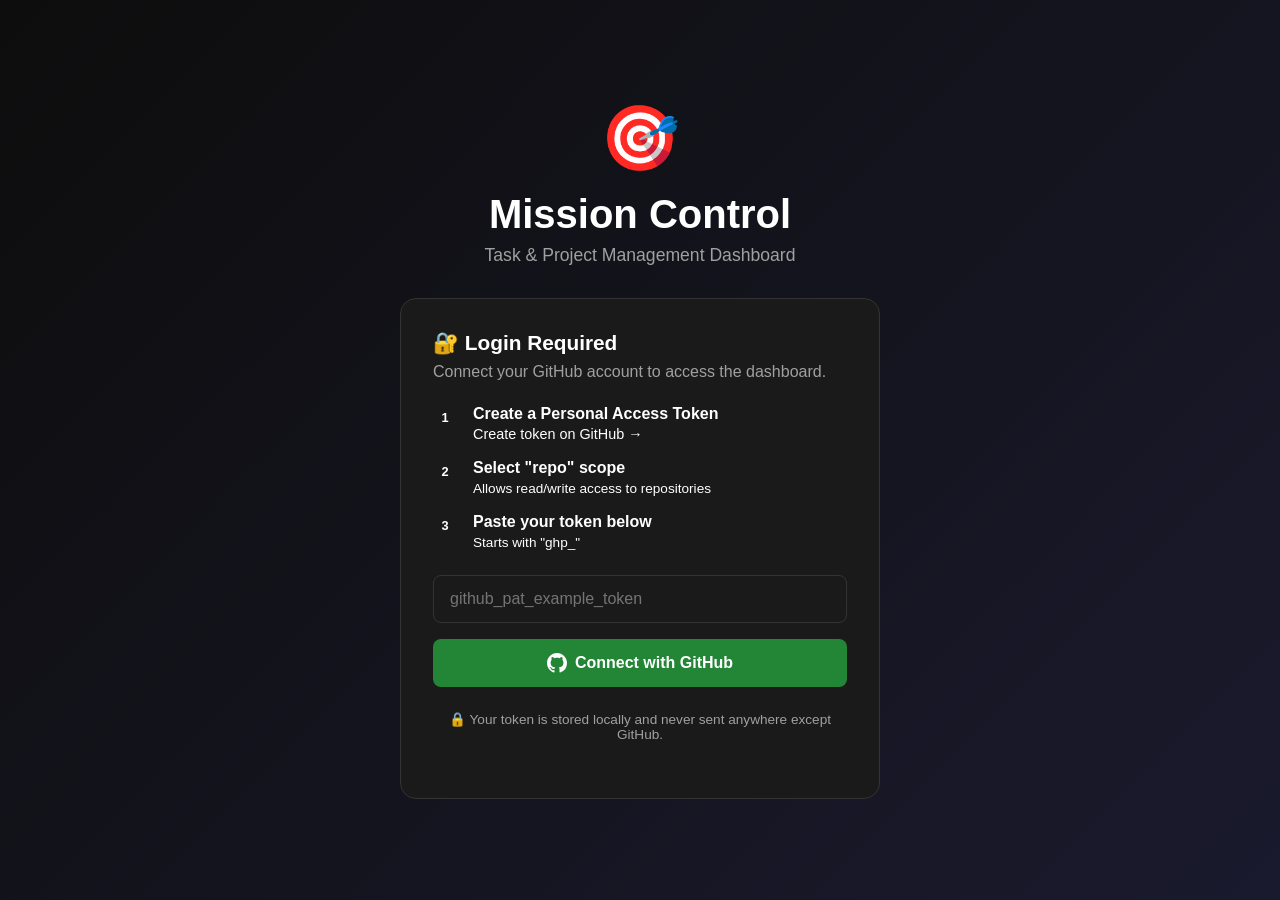
==== commit 97f79dc6: "Harden security scan token detection" ====
--- a/assets/index.html
+++ b/assets/index.html
@@ -2133,7 +2133,7 @@
                 </div>
 
                 <div class="login-form">
-                    <input type="password" id="login-token-input" class="login-input" placeholder="ghp_xxxxxxxxxxxxxxxxxxxx" autocomplete="off">
+                    <input type="password" id="login-token-input" class="login-input" placeholder="github_pat_example_token" autocomplete="off">
                     <button id="login-btn" class="login-btn" onclick="handleLogin()">
                         <svg width="20" height="20" viewBox="0 0 16 16" fill="currentColor">
                             <path d="M8 0C3.58 0 0 3.58 0 8c0 3.54 2.29 6.53 5.47 7.59.4.07.55-.17.55-.38 0-.19-.01-.82-.01-1.49-2.01.37-2.53-.49-2.69-.94-.09-.23-.48-.94-.82-1.13-.28-.15-.68-.52-.01-.53.63-.01 1.08.58 1.23.82.72 1.21 1.87.87 2.33.66.07-.52.28-.87.51-1.07-1.78-.2-3.64-.89-3.64-3.95 0-.87.31-1.59.82-2.15-.08-.2-.36-1.02.08-2.12 0 0 .67-.21 2.2.82.64-.18 1.32-.27 2-.27.68 0 1.36.09 2 .27 1.53-1.04 2.2-.82 2.2-.82.44 1.1.16 1.92.08 2.12.51.56.82 1.27.82 2.15 0 3.07-1.87 3.75-3.65 3.95.29.25.54.73.54 1.48 0 1.07-.01 1.93-.01 2.2 0 .21.15.46.55.38A8.013 8.013 0 0016 8c0-4.42-3.58-8-8-8z"/>
@@ -2563,7 +2563,7 @@
 
                 <div class="form-group">
                     <label class="form-label">GitHub Personal Access Token</label>
-                    <input type="password" class="form-input" id="token-input" placeholder="ghp_xxxxxxxxxxxxxxxxxxxx" autocomplete="off">
+                    <input type="password" class="form-input" id="token-input" placeholder="github_pat_example_token" autocomplete="off">
                     <div class="form-hint">
                         🔒 Your token is stored locally and never sent anywhere except GitHub.
                     </div>
